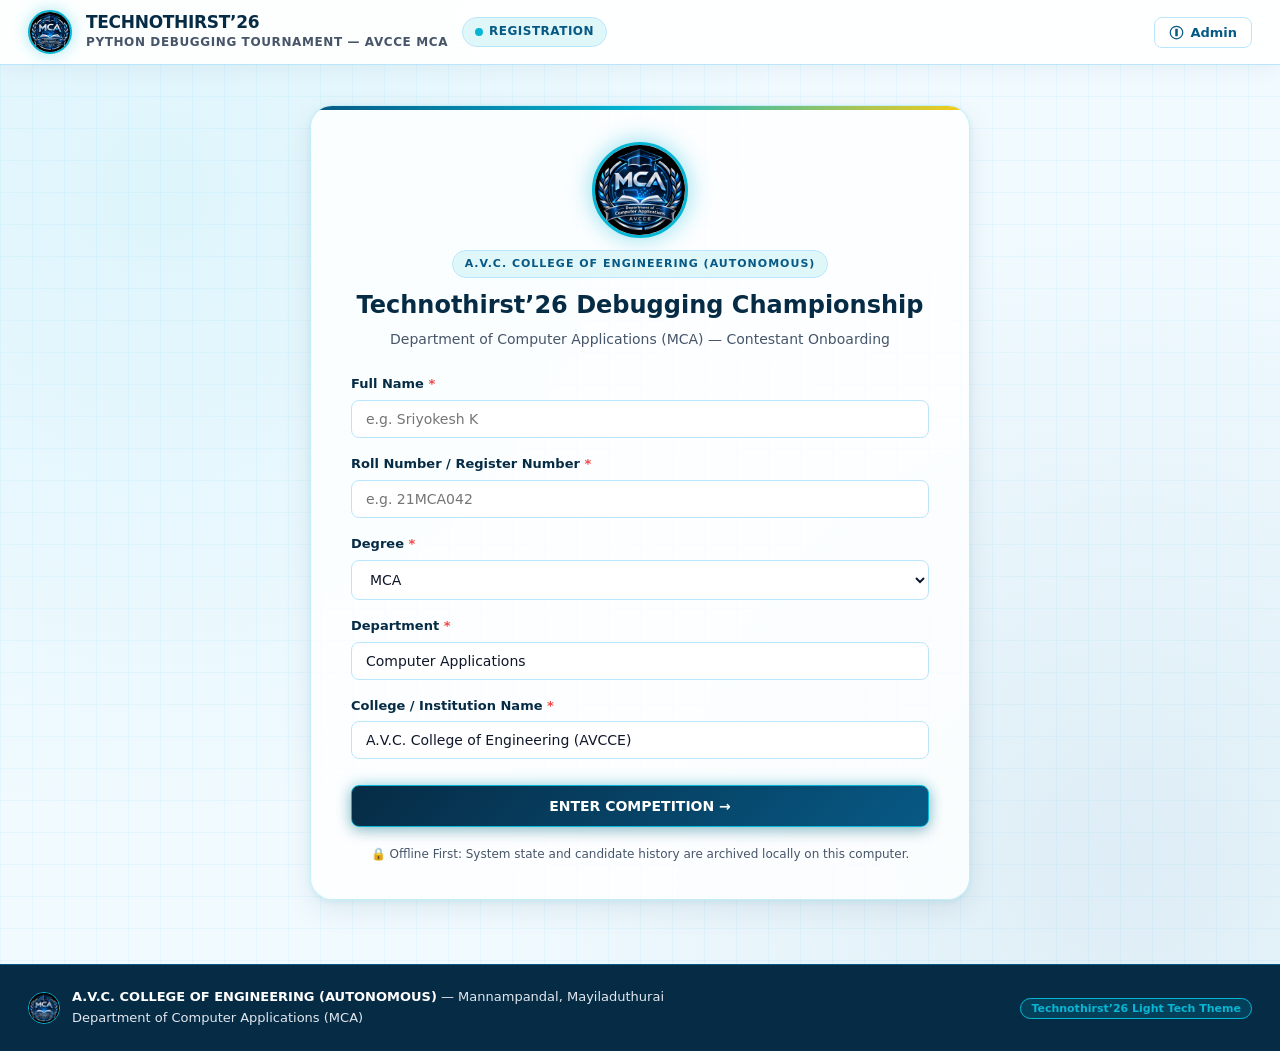
==== index.html @ f512653d "feat: complete offline python debugging competition platform for Technothirst'26" ====
<!DOCTYPE html>
<html lang="en">
<head>
  <meta charset="UTF-8">
  <meta name="viewport" content="width=device-width, initial-scale=1.0">
  <title>Python Debugging Championship — Technothirst’26 | AVCCE MCA</title>
  <!-- Technothirst’26 Light Tech Theme Stylesheet -->
  <link rel="stylesheet" href="css/style.css">
</head>
<body>

  <!-- TOP NAVBAR -->
  <header class="top-navbar">
    <div class="brand-group">
      <img src="assets/logo.jpg" onerror="this.onerror=null; this.src='logo.jpg';" alt="AVCCE MCA Logo" class="brand-logo-img">
      <div class="brand-info">
        <h1>TECHNOTHIRST’26</h1>
        <span>Python Debugging Tournament — AVCCE MCA</span>
      </div>
      <div id="navStageBadge" class="nav-stage-badge">
        <span class="pulse-dot"></span>
        <span id="navStageText">Registration</span>
      </div>
    </div>

    <!-- Question Indicator (Q1 - Q4) -->
    <div id="navCenterProgress" class="nav-center-progress">
      <div class="q-step-indicator" id="qStepPills">
        <!-- Rendered dynamically -->
      </div>
    </div>

    <!-- Right Controls: Timer & Admin -->
    <div class="nav-right-controls">
      <div id="navTimerBox" class="nav-timer-box">
        <span class="timer-label" id="timerLabel">Time Left</span>
        <span class="timer-display" id="timerDisplay">60:00</span>
      </div>
      <button class="btn-admin" id="btnAdminOpen">
        <svg width="15" height="15" viewBox="0 0 24 24" fill="none" stroke="currentColor" stroke-width="2"><path d="M12 2a10 10 0 1 0 10 10A10 10 0 0 0 12 2zm1 15h-2v-6h2zm0-8h-2V7h2z"/></svg>
        Admin
      </button>
    </div>
  </header>

  <!-- MAIN APP VIEWS -->
  <main class="app-main">

    <!-- VIEW 1: REGISTRATION -->
    <section id="viewRegistration" class="view-screen active">
      <div class="reg-wrapper">
        <div class="reg-header">
          <div class="reg-logo-container">
            <img src="assets/logo.jpg" onerror="this.onerror=null; this.src='logo.jpg';" alt="AVCCE MCA Logo" class="reg-hero-logo">
          </div>
          <span class="reg-badge">A.V.C. COLLEGE OF ENGINEERING (AUTONOMOUS)</span>
          <h2>Technothirst’26 Debugging Championship</h2>
          <p>Department of Computer Applications (MCA) — Contestant Onboarding</p>
        </div>

        <form id="formRegistration" novalidate>
          <div class="reg-form-group">
            <label for="regStudentName">Full Name <span class="req">*</span></label>
            <input type="text" id="regStudentName" class="reg-form-input" placeholder="e.g. Sriyokesh K" required>
            <div class="reg-form-error" id="errStudentName">Student name is required.</div>
          </div>

          <div class="reg-form-group">
            <label for="regRollNo">Roll Number / Register Number <span class="req">*</span></label>
            <input type="text" id="regRollNo" class="reg-form-input" placeholder="e.g. 21MCA042" required>
            <div class="reg-form-error" id="errRollNo">Register number is required.</div>
          </div>

          <div class="reg-form-group">
            <label for="regDegree">Degree <span class="req">*</span></label>
            <select id="regDegree" class="reg-form-select" required>
              <option value="" disabled selected>Select Degree...</option>
              <option value="B.Sc Computer Science">B.Sc Computer Science</option>
              <option value="BCA">BCA</option>
              <option value="B.E Computer Science and Engineering">B.E Computer Science and Engineering</option>
              <option value="B.Tech Information Technology">B.Tech Information Technology</option>
              <option value="B.Tech Artificial Intelligence and Data Science">B.Tech Artificial Intelligence and Data Science</option>
              <option value="B.Sc Information Technology">B.Sc Information Technology</option>
              <option value="B.Sc Artificial Intelligence">B.Sc Artificial Intelligence</option>
              <option value="M.Sc Computer Science">M.Sc Computer Science</option>
              <option value="MCA" selected>MCA</option>
              <option value="M.E Computer Science and Engineering">M.E Computer Science and Engineering</option>
              <option value="M.Tech Information Technology">M.Tech Information Technology</option>
            </select>
            <div class="reg-form-error" id="errDegree">Please select your registered degree.</div>
          </div>

          <div class="reg-form-group">
            <label for="regDepartment">Department <span class="req">*</span></label>
            <input type="text" id="regDepartment" class="reg-form-input" placeholder="Computer Applications" value="Computer Applications" required>
            <div class="reg-form-error" id="errDepartment">Department is required.</div>
          </div>

          <div class="reg-form-group">
            <label for="regCollege">College / Institution Name <span class="req">*</span></label>
            <input type="text" id="regCollege" class="reg-form-input" placeholder="A.V.C. College of Engineering (AVCCE)" value="A.V.C. College of Engineering (AVCCE)" required>
            <div class="reg-form-error" id="errCollege">College name is required.</div>
          </div>

          <button type="submit" class="btn btn-primary" style="width: 100%; padding: 12px; margin-top: 10px;">
            ENTER COMPETITION →
          </button>
        </form>

        <p class="reg-footer-note">
          🔒 Offline First: System state and candidate history are archived locally on this computer.
        </p>
      </div>
    </section>

    <!-- VIEW 2: RULES & GUIDELINE LOCK -->
    <section id="viewRules" class="view-screen">
      <div class="rules-wrapper">
        <div class="rules-header">
          <div style="display: flex; justify-content: center; margin-bottom: 12px;">
            <img src="assets/logo.jpg" onerror="this.onerror=null; this.src='logo.jpg';" alt="AVCCE Logo" style="width: 60px; height: 60px; border-radius: 50%; border: 2px solid var(--accent-color);">
          </div>
          <h2>Tournament Guidelines</h2>
          <p>Read the official competition rules below. The agreement checkbox will unlock after 15 seconds.</p>
        </div>

        <div class="rules-accordion">
          <div class="acc-card open">
            <div class="acc-header" onclick="toggleAccordion(this)">
              <div class="acc-title"><span class="acc-num">1</span> Semi-Final Structure</div>
              <span class="acc-toggle-icon">▼</span>
            </div>
            <div class="acc-body">
              The Semi-Final contains <strong>exactly 4 questions</strong> (NOT 5). Each question has <strong>exactly 5 intentional errors</strong> (20 errors total).
            </div>
          </div>

          <div class="acc-card">
            <div class="acc-header" onclick="toggleAccordion(this)">
              <div class="acc-title"><span class="acc-num">2</span> Python 3 Fundamentals Only</div>
              <span class="acc-toggle-icon">▼</span>
            </div>
            <div class="acc-body">
              Standard Python 3 only: variables, lists, nested lists/matrices, loops, conditionals, accumulators, and functions. No external packages (NumPy/Pandas) required.
            </div>
          </div>

          <div class="acc-card">
            <div class="acc-header" onclick="toggleAccordion(this)">
              <div class="acc-title"><span class="acc-num">3</span> IDE Debugging Workflow</div>
              <span class="acc-toggle-icon">▼</span>
            </div>
            <div class="acc-body">
              Click <strong>[ COPY CODE ]</strong> on the left, paste into your local Python IDE, debug and run, then paste your corrected code into the right panel and click <strong>[ VERIFY CODE ]</strong>.
            </div>
          </div>

          <div class="acc-card">
            <div class="acc-header" onclick="toggleAccordion(this)">
              <div class="acc-title"><span class="acc-num">4</span> Verification & Navigation Rule</div>
              <span class="acc-toggle-icon">▼</span>
            </div>
            <div class="acc-body">
              Clicking <strong>[ VERIFY CODE ]</strong> evaluates your code (showing green for success or red for unverified). Clicking verify automatically unlocks the <strong>[ NEXT QUESTION ]</strong> button so you can proceed at any time. You can also skip or retry.
            </div>
          </div>

          <div class="acc-card">
            <div class="acc-header" onclick="toggleAccordion(this)">
              <div class="acc-title"><span class="acc-num">5</span> Timing & Early-Exit Threshold</div>
              <span class="acc-toggle-icon">▼</span>
            </div>
            <div class="acc-body">
              Total Semi-Final time is <strong>60 minutes</strong>. Early exit becomes available after <strong>45 minutes</strong> (or immediately if all 4 questions are solved). Hard stop at 60:00.
            </div>
          </div>

          <div class="acc-card">
            <div class="acc-header" onclick="toggleAccordion(this)">
              <div class="acc-title"><span class="acc-num">6</span> Multi-Participant Support</div>
              <span class="acc-toggle-icon">▼</span>
            </div>
            <div class="acc-body">
              After finishing the test, coordinators or candidates can click <strong>[ + REGISTER ANOTHER PARTICIPANT ]</strong> to safely archive current results and initialize a fresh test session for the next student.
            </div>
          </div>
        </div>

        <div class="rules-agreement-box">
          <div style="display: flex; align-items: center; gap: 12px;">
            <span id="guidelineTimerBadge" class="guideline-timer-badge">Lock: 15s remaining</span>
            <label class="agreement-check-wrapper">
              <input type="checkbox" id="chkGuidelines" disabled>
              <span>I've completely read the guidelines and agree to tournament rules</span>
            </label>
          </div>
          <button id="btnStartDebug" class="btn btn-primary" disabled style="min-width: 220px;">
            START DEBUG →
          </button>
        </div>
      </div>
    </section>

    <!-- VIEW 3: COUNTDOWN -->
    <section id="viewCountdown" class="view-screen">
      <div class="countdown-wrapper">
        <div id="countdownNumber" class="countdown-number">3</div>
        <div class="countdown-subtitle">INITIALIZING DEBUG ENVIRONMENT...</div>
      </div>
    </section>

    <!-- VIEW 4: STREAMLINED TWO-COLUMN WORKSPACE -->
    <section id="viewWorkspace" class="view-screen">
      <div class="workspace-layout">

        <!-- Stage & Status Bar -->
        <div class="stage-status-bar">
          <div class="stage-status-left">
            <span id="wsStageBadge" class="stage-title-tag">SEMI-FINAL</span>
            <span id="wsQuestionNum" class="stage-difficulty-tag">QUESTION 1 / 4</span>
            <span id="wsDifficulty" class="stage-difficulty-tag">MODERATE</span>
          </div>
          <div class="stage-meta-info">
            <span id="wsCandidateName">Candidate: --</span>
            <span id="wsEarlyExitStatus" style="font-weight: 700; color: var(--secondary-color);">Early exit unlocks at 45:00</span>
          </div>
        </div>

        <!-- TWO-COLUMN WORKSPACE: LEFT (Question + Buggy Code) | RIGHT (Paste Area + Verify) -->
        <div class="workspace-columns">
          
          <!-- LEFT COLUMN: 2-LINE QUESTION + BUGGY CODE VIEWER -->
          <div class="left-code-column">
            
            <div class="left-question-box">
              <div id="specTitle" class="left-question-title">Problem Title</div>
              <p id="specShortPrompt" class="left-question-desc">Maximum two lines of concise problem statement explaining what the code is intended to compute.</p>
            </div>

            <div class="code-box-wrapper">
              <div class="code-box-header">
                <div class="code-box-header-title">
                  <span class="code-dot"></span>
                  Buggy Python Code (5 Intentional Errors)
                </div>
                <button id="btnCopyCode" class="btn-copy">
                  <svg width="14" height="14" viewBox="0 0 24 24" fill="none" stroke="currentColor" stroke-width="2"><rect x="9" y="9" width="13" height="13" rx="2" ry="2"/><path d="M5 15H4a2 2 0 0 1-2-2V4a2 2 0 0 1 2-2h9a2 2 0 0 1 2 2v1"/></svg>
                  COPY CODE
                </button>
              </div>
              <div id="codeViewerBody" class="code-viewer-body">
                <!-- Injected with line numbers -->
              </div>
            </div>

          </div>

          <!-- RIGHT COLUMN: CODE PASTE AREA + VERIFICATION + NEXT -->
          <div class="right-editor-column">
            
            <div class="editor-wrapper">
              <div class="editor-header">
                <div class="editor-title">
                  <svg width="14" height="14" viewBox="0 0 24 24" fill="none" stroke="currentColor" stroke-width="2"><path d="M12 20h9"/><path d="M16.5 3.5a2.121 2.121 0 0 1 3 3L7 19l-4 1 1-4L16.5 3.5z"/></svg>
                  Corrected Code Paste Area
                </div>
                <div class="editor-meta" id="editorLineCount">Lines: 0 | Characters: 0</div>
              </div>

              <textarea 
                id="txtCorrectedCode" 
                class="editor-textarea" 
                placeholder="Paste your corrected Python code here..."
                spellcheck="false"
              ></textarea>

              <div class="editor-actions-bar">
                <!-- Action Buttons Row -->
                <div class="editor-buttons-row">
                  <button id="btnVerifyCode" class="btn btn-primary">
                    <svg width="14" height="14" viewBox="0 0 24 24" fill="none" stroke="currentColor" stroke-width="2"><polyline points="20 6 9 17 4 12"/></svg>
                    VERIFY CODE
                  </button>

                  <button id="btnSkipQuestion" class="btn btn-secondary">
                    SKIP QUESTION ↷
                  </button>

                  <button id="btnNextQuestion" class="btn btn-success" disabled>
                    NEXT QUESTION →
                  </button>

                  <button id="btnFinishTest" class="btn btn-gold" style="display: none;">
                    FINISH TEST ✓
                  </button>
                </div>

                <!-- Next Line Verification Feedback: Green if completed, Red if not verified -->
                <div id="verificationStatusBanner" class="verification-status-banner">
                  <!-- Injected via JS -->
                </div>
              </div>
            </div>

          </div>

        </div>

        <!-- WORKSPACE FOOTER -->
        <div class="workspace-footer-bar">
          <div style="font-size: 13px; color: var(--text-secondary);">
            💡 <strong>External IDE Workflow:</strong> Run code in your local Python 3 interpreter, debug the 5 errors, and paste the fixed script back.
          </div>
          <div style="display: flex; gap: 10px;">
            <button id="btnForceQuit" class="btn btn-danger">
              FORCE QUIT
            </button>
          </div>
        </div>

      </div>
    </section>

    <!-- VIEW 5: RESULTS & AUDIT CERTIFICATE -->
    <section id="viewResults" class="view-screen">
      <div class="result-wrapper">
        <div class="result-certificate-header">
          <img src="assets/logo.jpg" onerror="this.onerror=null; this.src='logo.jpg';" alt="AVCCE MCA Logo" class="result-logo-seal">
          <h2>A.V.C. COLLEGE OF ENGINEERING (AUTONOMOUS)</h2>
          <div class="cert-dept">DEPARTMENT OF COMPUTER APPLICATIONS (MCA)</div>
          <div class="cert-sub">Technothirst’26 Python Debugging Championship — Official Audit Certificate</div>
        </div>

        <!-- Candidate Credentials -->
        <div class="result-candidate-card">
          <div class="cand-field">
            <label>Candidate Name</label>
            <span id="resCandName">--</span>
          </div>
          <div class="cand-field">
            <label>Register / Roll Number</label>
            <span id="resCandRoll">--</span>
          </div>
          <div class="cand-field">
            <label>Degree</label>
            <span id="resCandDegree">--</span>
          </div>
          <div class="cand-field">
            <label>Department</label>
            <span id="resCandDept">--</span>
          </div>
          <div class="cand-field">
            <label>Institution</label>
            <span id="resCandCollege">--</span>
          </div>
        </div>

        <!-- Scorecards Grid -->
        <div class="result-scorecards-grid">
          <div class="scorecard highlight">
            <div class="scorecard-header">
              <span>Semi-Final Performance</span>
              <span id="resSemiBadge" class="score-badge success">Completed</span>
            </div>
            <div class="score-metric-row">
              <span class="score-metric-label">Questions Solved</span>
              <span class="score-metric-value" id="resSemiQuestions">0 / 4</span>
            </div>
            <div class="score-metric-row">
              <span class="score-metric-label">Errors Solved</span>
              <span class="score-metric-value" id="resSemiErrors">0 / 20</span>
            </div>
            <div class="score-metric-row">
              <span class="score-metric-label">Total Time Taken</span>
              <span class="score-metric-value" id="resSemiTime">00 min 00 sec</span>
            </div>
            <div class="score-metric-row">
              <span class="score-metric-label">Completion Status</span>
              <span class="score-metric-value" id="resSemiStatus">Completed</span>
            </div>
          </div>

          <div class="scorecard" id="cardFinalResult" style="opacity: 0.55;">
            <div class="scorecard-header">
              <span>Final Test Performance</span>
              <span id="resFinalBadge" class="score-badge info">Not Activated</span>
            </div>
            <div class="score-metric-row">
              <span class="score-metric-label">Questions Solved</span>
              <span class="score-metric-value" id="resFinalQuestions">-- / 2</span>
            </div>
            <div class="score-metric-row">
              <span class="score-metric-label">Errors Solved</span>
              <span class="score-metric-value" id="resFinalErrors">-- / 10</span>
            </div>
            <div class="score-metric-row">
              <span class="score-metric-label">Final Test Duration</span>
              <span class="score-metric-value" id="resFinalTime">--</span>
            </div>
            <div class="score-metric-row">
              <span class="score-metric-label">Status</span>
              <span class="score-metric-value" id="resFinalStatus">Awaiting Coordinator</span>
            </div>
          </div>
        </div>

        <h3 style="font-family: var(--heading-font); font-size: 16px; margin-bottom: 12px; color: var(--primary-color);">
          Question-by-Question Audit Breakdown
        </h3>
        <table class="result-timing-table">
          <thead>
            <tr>
              <th>Question</th>
              <th>Difficulty</th>
              <th>Status</th>
              <th>Time Consumed</th>
            </tr>
          </thead>
          <tbody id="resTimingTableBody">
            <!-- Injected via JS -->
          </tbody>
        </table>

        <!-- Final Test Activation Alert -->
        <div id="finalReadyBanner" style="display: none; background: #FEF3C7; border: 1px solid #FCD34D; border-radius: var(--radius-md); padding: 18px; text-align: center; margin-bottom: 24px;">
          <h4 style="color: #92400E; font-size: 16px; font-weight: 800; margin-bottom: 6px;">⚡ FINAL TEST ACTIVATED BY COORDINATOR</h4>
          <p style="color: #78350F; font-size: 14px; margin-bottom: 14px;">The administrator has authorized your participation in Stage 2 (2 Questions, 10 Minutes).</p>
          <button id="btnEnterFinalTest" class="btn btn-gold" style="padding: 10px 24px;">
            ENTER FINAL TEST NOW →
          </button>
        </div>

        <!-- Result Export & Multi-Participant Action Buttons -->
        <div class="result-actions-group">
          <!-- Add another participant button as requested -->
          <button id="btnAddAnotherParticipant" class="btn btn-primary" style="background: linear-gradient(135deg, #075985, #06B6D4);">
            <svg width="15" height="15" viewBox="0 0 24 24" fill="none" stroke="currentColor" stroke-width="2"><path d="M16 21v-2a4 4 0 0 0-4-4H5a4 4 0 0 0-4 4v2"/><circle cx="8.5" cy="7" r="4"/><line x1="20" y1="8" x2="20" y2="14"/><line x1="23" y1="11" x2="17" y2="11"/></svg>
            + ADD ANOTHER PARTICIPANT
          </button>

          <button id="btnDownloadTxt" class="btn btn-secondary">
            <svg width="15" height="15" viewBox="0 0 24 24" fill="none" stroke="currentColor" stroke-width="2"><path d="M21 15v4a2 2 0 0 1-2 2H5a2 2 0 0 1-2-2v-4"/><polyline points="7 10 12 15 17 10"/><line x1="12" y1="15" x2="12" y2="3"/></svg>
            DOWNLOAD TXT AUDIT
          </button>

          <button id="btnPrintPdf" class="btn btn-secondary">
            <svg width="15" height="15" viewBox="0 0 24 24" fill="none" stroke="currentColor" stroke-width="2"><polyline points="6 9 6 2 18 2 18 9"/><path d="M6 18H4a2 2 0 0 1-2-2v-5a2 2 0 0 1 2-2h16a2 2 0 0 1 2 2v5a2 2 0 0 1-2 2h-2"/><rect x="6" y="14" width="12" height="8"/></svg>
            PRINT / SAVE AS PDF
          </button>
        </div>
      </div>
    </section>

  </main>

  <!-- DEEP NAVY FOOTER -->
  <footer class="site-footer">
    <div class="footer-content">
      <div class="footer-left">
        <img src="assets/logo.jpg" onerror="this.onerror=null; this.src='logo.jpg';" alt="AVCCE Logo" class="footer-logo">
        <div class="footer-credits">
          <strong>A.V.C. COLLEGE OF ENGINEERING (AUTONOMOUS)</strong> — Mannampandal, Mayiladuthurai<br>
          Department of Computer Applications (MCA)
        </div>
      </div>
      <div>
        <span class="footer-tag">Technothirst’26 Light Tech Theme</span>
      </div>
    </div>
  </footer>

  <!-- ==========================================================================
       MODALS: ADMIN LOGIN, ADMIN DASHBOARD (WITH PARTICIPANTS CACHE ROSTER)
       ========================================================================== -->

  <!-- ADMIN LOGIN MODAL -->
  <div id="modalAdminLogin" class="modal-backdrop">
    <div class="modal-card">
      <div class="modal-header">
        <h3>Coordinator Authentication</h3>
        <button class="modal-close-btn" onclick="closeModal('modalAdminLogin')">&times;</button>
      </div>
      <div class="modal-body">
        <p style="margin-bottom: 14px; color: var(--text-secondary); font-size: 13.5px;">
          Enter coordinator authorization password to access competition controls & participant caches.
        </p>
        <div class="reg-form-group">
          <label for="txtAdminPassword">Admin Password</label>
          <input type="password" id="txtAdminPassword" class="reg-form-input" placeholder="••••••••" autocomplete="off">
          <div id="errAdminPassword" class="reg-form-error">Incorrect administrative password.</div>
        </div>
        <p style="font-size: 11.5px; color: var(--text-secondary); margin-top: 8px;">
          🔒 Web Crypto PBKDF2 (SHA-256). Default key: <code>Admin@Debug2026</code>
        </p>
      </div>
      <div class="modal-footer">
        <button class="btn btn-secondary" onclick="closeModal('modalAdminLogin')">Cancel</button>
        <button id="btnAdminSubmitLogin" class="btn btn-primary">Login to Dashboard</button>
      </div>
    </div>
  </div>

  <!-- ADMIN DASHBOARD MODAL WITH PARTICIPANTS CACHE ROSTER -->
  <div id="modalAdminDashboard" class="modal-backdrop">
    <div class="modal-card admin-modal-card">
      <div class="modal-header">
        <h3>Coordinator Control Center & Participant Archive</h3>
        <button class="modal-close-btn" onclick="closeModal('modalAdminDashboard')">&times;</button>
      </div>
      <div class="modal-body">
        
        <!-- Live Telemetry Grid -->
        <div class="admin-dash-grid">
          <div class="admin-stat-card">
            <div class="label">Current Candidate</div>
            <div class="value" id="admCandName" style="font-size: 15px;">--</div>
          </div>
          <div class="admin-stat-card">
            <div class="label">Stage & Question</div>
            <div class="value" id="admQuestion">--</div>
          </div>
          <div class="admin-stat-card">
            <div class="label">Time Remaining</div>
            <div class="value" id="admTimeLeft">--</div>
          </div>
          <div class="admin-stat-card">
            <div class="label">Solved Progress</div>
            <div class="value" id="admQuestionsSolved">--</div>
          </div>
        </div>

        <!-- Controls -->
        <div class="admin-controls-grid">
          <button id="admBtnPause" class="btn btn-warning">
            ⏸ PAUSE TEST
          </button>
          <button id="admBtnResume" class="btn btn-success" style="display: none;">
            ▶ RESUME TEST
          </button>
          <button id="admBtnForceFinish" class="btn btn-secondary">
            ⏹ FORCE FINISH
          </button>
          <button id="admBtnActivateFinal" class="btn btn-gold">
            ⚡ ACTIVATE FINAL TEST
          </button>
          <button id="admBtnCancel" class="btn btn-danger">
            ✖ CANCEL TEST
          </button>
          <button id="admBtnNewParticipant" class="btn btn-primary">
            + NEW PARTICIPANT
          </button>
        </div>

        <!-- PARTICIPANTS CACHE ARCHIVE SECTION -->
        <div style="margin-top: 24px; border-top: 1px solid var(--border-color); padding-top: 18px;">
          <div style="display: flex; justify-content: space-between; align-items: center; margin-bottom: 10px;">
            <h4 style="font-family: var(--heading-font); color: var(--primary-color); font-size: 15px;">
              📁 Saved Participant Records (Cache Storage)
            </h4>
            <div style="display: flex; gap: 8px;">
              <button id="admBtnExportAllCsv" class="btn btn-secondary" style="padding: 5px 12px; font-size: 12px;">
                Export CSV
              </button>
              <button id="admBtnClearRoster" class="btn btn-danger" style="padding: 5px 12px; font-size: 12px;">
                Clear Cache
              </button>
            </div>
          </div>

          <div style="max-height: 220px; overflow-y: auto; border: 1px solid var(--border-color); border-radius: var(--radius-sm);">
            <table class="roster-table">
              <thead>
                <tr>
                  <th>Roll No</th>
                  <th>Name</th>
                  <th>Degree</th>
                  <th>Questions</th>
                  <th>Errors</th>
                  <th>Time Taken</th>
                  <th>Status</th>
                </tr>
              </thead>
              <tbody id="admRosterTableBody">
                <!-- Injected via JS -->
              </tbody>
            </table>
          </div>
        </div>

      </div>
      <div class="modal-footer">
        <button class="btn btn-secondary" onclick="closeModal('modalAdminDashboard')">Close Dashboard</button>
      </div>
    </div>
  </div>

  <!-- 45-MINUTE EARLY EXIT PROMPT MODAL -->
  <div id="modal45MinPrompt" class="modal-backdrop">
    <div class="modal-card">
      <div class="modal-header">
        <h3>45-Minute Mandatory Duration Completed</h3>
        <button class="modal-close-btn" onclick="closeModal('modal45MinPrompt')">&times;</button>
      </div>
      <div class="modal-body">
        <p style="font-size: 15px; font-weight: 700; color: var(--primary-color); margin-bottom: 8px;">
          You have reached the 45-minute mark.
        </p>
        <p style="color: var(--text-secondary); font-size: 13.5px; line-height: 1.6; margin-bottom: 12px;">
          You may conclude your test now or continue solving during the remaining <strong>15 minutes</strong> (until 60:00).
        </p>
      </div>
      <div class="modal-footer">
        <button id="btnPromptForceQuit" class="btn btn-danger">
          FORCE QUIT (SUBMIT NOW)
        </button>
        <button id="btnPromptContinue" class="btn btn-primary">
          CONTINUE TEST →
        </button>
      </div>
    </div>
  </div>

  <!-- FULLSCREEN PAUSE SCREEN OVERLAY -->
  <div id="pauseOverlay" class="pause-screen-overlay">
    <div class="pause-icon">⏸</div>
    <h2>TEST PAUSED</h2>
    <p>The coordinator has temporarily paused the competition environment. Please wait for the session to be resumed.</p>
  </div>

  <!-- CONFETTI CANVAS -->
  <canvas id="confettiCanvas"></canvas>

  <!-- MODULAR SCRIPTS -->
  <script src="js/questions.js"></script>
  <script src="js/security.js"></script>
  <script src="js/validation.js"></script>
  <script src="js/confetti.js"></script>
  <script src="js/app.js"></script>
</body>
</html>
---- css/style.css ----
/* ==========================================================================
   TECHNOTHIRST’26 LIGHT TECH THEME
   Visual Style: Modern College Technical Symposium
   Theme: Premium Light Futuristic Technology
   Colors: White + Ice Blue + Soft Cyan, Deep Navy #062B45, Tech Blue #075985, Accent #06B6D4
   ========================================================================== */
:root {
  --primary-color: #062B45;
  --secondary-color: #075985;
  --accent-color: #06B6D4;
  --highlight-color: #FACC15;
  --gold-color: #EAB308;
  --surface-color: #FFFFFF;
  --soft-background: #F0FAFF;
  --text-primary: #0F172A;
  --text-secondary: #475569;
  --border-color: #BAE6FD;
  
  --bg-ice: #E0F7FA;
  --bg-ice-subtle: #F0FAFF;
  --card-bg: rgba(255, 255, 255, 0.82);
  --card-border: 1px solid rgba(6, 182, 212, 0.22);
  --card-radius: 22px;
  --card-shadow: 0 10px 30px rgba(6, 43, 69, 0.08), 0 2px 6px rgba(6, 182, 212, 0.12);
  --glow-cyan: 0 0 16px rgba(6, 182, 212, 0.35);

  --success-green: #10B981;
  --success-bg: #ECFDF5;
  --success-border: #A7F3D0;
  --error-red: #EF4444;
  --error-bg: #FEF2F2;
  --error-border: #FECACA;

  --code-bg: #0B192C;
  --code-panel: #071221;
  --code-text: #E2E8F0;
  --code-kw: #38BDF8;
  --code-str: #34D399;
  --code-num: #FBBF24;
  --code-com: #94A3B8;
  --code-fn: #F472B6;
  --code-op: #F87171;

  --heading-font: 'Space Grotesk', 'Sora', 'Segoe UI', system-ui, sans-serif;
  --body-font: 'Inter', 'Manrope', 'Segoe UI', system-ui, sans-serif;
  --technical-font: 'IBM Plex Mono', 'JetBrains Mono', 'Consolas', monospace;
  --radius-sm: 8px;
  --radius-md: 14px;
}

* {
  box-sizing: border-box;
  margin: 0;
  padding: 0;
}

body {
  background-color: var(--soft-background);
  color: var(--text-primary);
  font-family: var(--body-font);
  font-size: 15px;
  line-height: 1.6;
  min-height: 100vh;
  display: flex;
  flex-direction: column;
  background-image: 
    radial-gradient(circle at 12% 18%, rgba(6, 182, 212, 0.08) 0%, transparent 45%),
    radial-gradient(circle at 88% 82%, rgba(7, 89, 133, 0.08) 0%, transparent 45%),
    linear-gradient(to right, rgba(186, 230, 253, 0.2) 1px, transparent 1px),
    linear-gradient(to bottom, rgba(186, 230, 253, 0.2) 1px, transparent 1px);
  background-size: 100% 100%, 100% 100%, 32px 32px, 32px 32px;
}

/* ==========================================================================
   TOP NAVIGATION
   ========================================================================== */
.top-navbar {
  background: rgba(255, 255, 255, 0.92);
  backdrop-filter: blur(14px);
  border-bottom: 1px solid var(--border-color);
  position: sticky;
  top: 0;
  z-index: 100;
  padding: 10px 28px;
  display: flex;
  align-items: center;
  justify-content: space-between;
  box-shadow: 0 4px 20px rgba(6, 43, 69, 0.05);
}

.brand-group {
  display: flex;
  align-items: center;
  gap: 14px;
}

.brand-logo-img {
  width: 44px;
  height: 44px;
  border-radius: 50%;
  object-fit: cover;
  border: 2px solid var(--accent-color);
  box-shadow: var(--glow-cyan);
  background: #000;
  transition: transform 0.25s ease;
}

.brand-logo-img:hover {
  transform: scale(1.08);
}

.brand-info h1 {
  font-family: var(--heading-font);
  font-size: 17px;
  font-weight: 800;
  color: var(--primary-color);
  letter-spacing: -0.3px;
  line-height: 1.2;
}

.brand-info span {
  font-size: 12px;
  color: var(--text-secondary);
  font-weight: 600;
  display: block;
  text-transform: uppercase;
  letter-spacing: 0.6px;
}

.nav-stage-badge {
  display: inline-flex;
  align-items: center;
  gap: 6px;
  background: var(--bg-ice);
  border: 1px solid var(--border-color);
  padding: 4px 12px;
  border-radius: 9999px;
  font-size: 12px;
  font-weight: 700;
  color: var(--secondary-color);
  text-transform: uppercase;
  letter-spacing: 0.5px;
}

.nav-stage-badge.final {
  background: #FEF3C7;
  border-color: #FDE68A;
  color: var(--gold-color);
}

.nav-stage-badge .pulse-dot {
  width: 8px;
  height: 8px;
  border-radius: 50%;
  background: var(--accent-color);
  animation: pulse 2s infinite;
}

.nav-stage-badge.final .pulse-dot {
  background: var(--highlight-color);
}

@keyframes pulse {
  0% { transform: scale(0.9); opacity: 1; }
  50% { transform: scale(1.3); opacity: 0.5; }
  100% { transform: scale(0.9); opacity: 1; }
}

.nav-center-progress {
  display: none;
  align-items: center;
  gap: 8px;
}

.q-step-indicator {
  display: flex;
  align-items: center;
  gap: 8px;
}

.q-step-pill {
  width: 38px;
  height: 32px;
  border-radius: var(--radius-sm);
  display: flex;
  align-items: center;
  justify-content: center;
  font-family: var(--technical-font);
  font-size: 12px;
  font-weight: 700;
  border: 1px solid var(--border-color);
  background: var(--surface-color);
  color: var(--text-secondary);
  transition: all 0.2s ease;
}

.q-step-pill.active {
  background: var(--secondary-color);
  border-color: var(--secondary-color);
  color: #fff;
  box-shadow: 0 2px 8px rgba(7, 89, 133, 0.3);
}

.q-step-pill.completed {
  background: var(--success-bg);
  border-color: var(--success-border);
  color: var(--success-green);
}

.q-step-pill.locked {
  background: #F1F5F9;
  border-color: #E2E8F0;
  color: #94A3B8;
}

.nav-right-controls {
  display: flex;
  align-items: center;
  gap: 16px;
}

.nav-timer-box {
  display: none;
  align-items: center;
  gap: 10px;
  background: var(--surface-color);
  border: 1px solid var(--border-color);
  padding: 6px 16px;
  border-radius: var(--radius-md);
  box-shadow: 0 2px 8px rgba(6, 43, 69, 0.06);
}

.nav-timer-box.warning {
  border-color: #FCD34D;
  background: #FFFBEB;
}

.nav-timer-box.critical {
  border-color: #FCA5A5;
  background: #FEF2F2;
  animation: pulse-border 1.5s infinite;
}

@keyframes pulse-border {
  0% { border-color: #F87171; }
  50% { border-color: #EF4444; }
  100% { border-color: #F87171; }
}

.timer-label {
  font-size: 11px;
  text-transform: uppercase;
  font-weight: 700;
  color: var(--text-secondary);
  letter-spacing: 0.5px;
}

.timer-display {
  font-family: var(--technical-font);
  font-size: 20px;
  font-weight: 700;
  color: var(--primary-color);
  letter-spacing: 1px;
}

.timer-display.critical {
  color: var(--error-red);
}

.btn-admin {
  background: var(--surface-color);
  border: 1px solid var(--border-color);
  color: var(--secondary-color);
  font-family: var(--heading-font);
  font-size: 13px;
  font-weight: 700;
  padding: 7px 14px;
  border-radius: var(--radius-sm);
  cursor: pointer;
  display: flex;
  align-items: center;
  gap: 6px;
  transition: all 0.2s;
}

.btn-admin:hover {
  background: var(--bg-ice);
  border-color: var(--accent-color);
  box-shadow: var(--glow-cyan);
}

/* ==========================================================================
   APP MAIN CONTAINER
   ========================================================================== */
.app-main {
  flex: 1;
  max-width: 1440px;
  width: 100%;
  margin: 0 auto;
  padding: 24px;
  display: flex;
  flex-direction: column;
}

.view-screen {
  display: none;
  animation: fadeIn 0.25s ease forwards;
}

.view-screen.active {
  display: block;
}

@keyframes fadeIn {
  from { opacity: 0; transform: translateY(6px); }
  to { opacity: 1; transform: translateY(0); }
}

/* ==========================================================================
   BUTTONS (Deep Navy with Cyan Glow & Secondary White)
   ========================================================================== */
.btn {
  display: inline-flex;
  align-items: center;
  justify-content: center;
  gap: 8px;
  font-family: var(--heading-font);
  font-size: 14px;
  font-weight: 700;
  padding: 10px 20px;
  border-radius: var(--radius-sm);
  cursor: pointer;
  border: none;
  transition: all 0.2s ease;
  text-decoration: none;
}

.btn-primary {
  background: linear-gradient(135deg, var(--primary-color), var(--secondary-color));
  color: #FFFFFF;
  border: 1px solid var(--accent-color);
  box-shadow: 0 4px 14px rgba(6, 43, 69, 0.25), var(--glow-cyan);
}

.btn-primary:hover:not(:disabled) {
  box-shadow: 0 6px 18px rgba(6, 182, 212, 0.45);
  transform: translateY(-1px);
}

.btn-primary:disabled {
  opacity: 0.55;
  cursor: not-allowed;
  box-shadow: none;
}

.btn-secondary {
  background: var(--surface-color);
  color: var(--primary-color);
  border: 1px solid var(--accent-color);
}

.btn-secondary:hover:not(:disabled) {
  background: var(--bg-ice);
  box-shadow: var(--glow-cyan);
}

.btn-danger {
  background: #FEE2E2;
  color: #B91C1C;
  border: 1px solid #FCA5A5;
}

.btn-danger:hover {
  background: #F87171;
  color: #fff;
}

.btn-warning {
  background: #FEF3C7;
  color: #92400E;
  border: 1px solid #FCD34D;
}

.btn-warning:hover {
  background: #FBBF24;
  color: #fff;
}

.btn-success {
  background: #D1FAE5;
  color: #065F46;
  border: 1px solid #6EE7B7;
}

.btn-success:hover {
  background: #10B981;
  color: #fff;
}

.btn-gold {
  background: linear-gradient(135deg, #D97706, #F59E0B);
  color: #FFFFFF;
  border: 1px solid var(--highlight-color);
  box-shadow: 0 4px 14px rgba(245, 158, 11, 0.35);
}

.btn-gold:hover {
  box-shadow: 0 6px 20px rgba(245, 158, 11, 0.5);
  transform: translateY(-1px);
}

/* ==========================================================================
   VIEW 1: REGISTRATION
   ========================================================================== */
.reg-wrapper {
  max-width: 660px;
  margin: 16px auto 40px;
  background: var(--card-bg);
  backdrop-filter: blur(12px);
  border: var(--card-border);
  border-radius: var(--card-radius);
  padding: 36px 40px;
  box-shadow: var(--card-shadow);
  position: relative;
  overflow: hidden;
}

.reg-wrapper::before {
  content: '';
  position: absolute;
  top: 0;
  left: 0;
  right: 0;
  height: 4px;
  background: linear-gradient(90deg, var(--secondary-color), var(--accent-color), var(--highlight-color));
}

.reg-header {
  text-align: center;
  margin-bottom: 24px;
}

.reg-logo-container {
  display: flex;
  justify-content: center;
  margin-bottom: 12px;
}

.reg-hero-logo {
  width: 96px;
  height: 96px;
  border-radius: 50%;
  object-fit: cover;
  border: 3px solid var(--accent-color);
  box-shadow: 0 0 24px rgba(6, 182, 212, 0.45);
  background: #000;
}

.reg-badge {
  display: inline-block;
  background: var(--bg-ice);
  color: var(--secondary-color);
  font-size: 11px;
  font-weight: 800;
  letter-spacing: 1px;
  text-transform: uppercase;
  padding: 4px 12px;
  border-radius: 9999px;
  margin-bottom: 8px;
  border: 1px solid var(--border-color);
}

.reg-header h2 {
  font-family: var(--heading-font);
  font-size: 24px;
  font-weight: 800;
  color: var(--primary-color);
  margin-bottom: 4px;
}

.reg-header p {
  color: var(--text-secondary);
  font-size: 14px;
}

.reg-form-group {
  margin-bottom: 16px;
}

.reg-form-group label {
  display: block;
  font-size: 13px;
  font-weight: 700;
  color: var(--primary-color);
  margin-bottom: 5px;
}

.reg-form-group label span.req {
  color: var(--error-red);
}

.reg-form-input, .reg-form-select {
  width: 100%;
  padding: 10px 14px;
  border: 1px solid var(--border-color);
  border-radius: var(--radius-sm);
  font-family: var(--body-font);
  font-size: 14px;
  color: var(--text-primary);
  background: var(--surface-color);
  transition: all 0.2s;
}

.reg-form-input:focus, .reg-form-select:focus {
  outline: none;
  border-color: var(--accent-color);
  box-shadow: var(--glow-cyan);
}

.reg-form-error {
  color: var(--error-red);
  font-size: 12px;
  margin-top: 4px;
  display: none;
}

.reg-footer-note {
  font-size: 12px;
  color: var(--text-secondary);
  margin-top: 18px;
  text-align: center;
  line-height: 1.5;
}

/* ==========================================================================
   VIEW 2: RULES & GUIDELINE LOCK
   ========================================================================== */
.rules-wrapper {
  max-width: 900px;
  margin: 10px auto 40px;
}

.rules-header {
  text-align: center;
  margin-bottom: 24px;
}

.rules-header h2 {
  font-family: var(--heading-font);
  font-size: 26px;
  font-weight: 800;
  color: var(--primary-color);
  margin-bottom: 6px;
}

.rules-header p {
  color: var(--text-secondary);
  font-size: 14px;
  max-width: 680px;
  margin: 0 auto;
}

.rules-accordion {
  display: flex;
  flex-direction: column;
  gap: 12px;
  margin-bottom: 24px;
}

.acc-card {
  background: var(--card-bg);
  backdrop-filter: blur(8px);
  border: var(--card-border);
  border-radius: var(--radius-md);
  overflow: hidden;
  box-shadow: 0 4px 14px rgba(6, 43, 69, 0.04);
  transition: all 0.2s ease;
}

.acc-card:hover {
  border-color: var(--accent-color);
}

.acc-header {
  padding: 14px 20px;
  display: flex;
  align-items: center;
  justify-content: space-between;
  cursor: pointer;
  user-select: none;
  background: var(--surface-color);
}

.acc-title {
  font-family: var(--heading-font);
  font-size: 15px;
  font-weight: 700;
  color: var(--primary-color);
  display: flex;
  align-items: center;
  gap: 10px;
}

.acc-num {
  background: var(--bg-ice);
  color: var(--secondary-color);
  width: 26px;
  height: 26px;
  border-radius: 50%;
  display: inline-flex;
  align-items: center;
  justify-content: center;
  font-size: 12px;
  font-weight: 800;
}

.acc-toggle-icon {
  color: var(--text-secondary);
  font-size: 18px;
  transition: transform 0.2s ease;
}

.acc-card.open .acc-toggle-icon {
  transform: rotate(180deg);
  color: var(--accent-color);
}

.acc-body {
  display: none;
  padding: 14px 20px 18px 56px;
  border-top: 1px solid var(--bg-ice);
  color: var(--text-secondary);
  font-size: 14px;
  background: var(--bg-ice-subtle);
}

.acc-card.open .acc-body {
  display: block;
}

.rules-agreement-box {
  background: var(--card-bg);
  border: var(--card-border);
  border-radius: var(--card-radius);
  padding: 24px;
  box-shadow: var(--card-shadow);
  display: flex;
  flex-direction: column;
  gap: 16px;
  align-items: center;
}

.agreement-check-wrapper {
  display: flex;
  align-items: center;
  gap: 12px;
  font-size: 14px;
  font-weight: 600;
  color: var(--primary-color);
  cursor: pointer;
}

.agreement-check-wrapper input[type="checkbox"] {
  width: 18px;
  height: 18px;
  cursor: pointer;
  accent-color: var(--secondary-color);
}

.agreement-check-wrapper input[type="checkbox"]:disabled {
  cursor: not-allowed;
  opacity: 0.5;
}

.guideline-timer-badge {
  font-size: 12px;
  background: #FEF3C7;
  color: #92400E;
  border: 1px solid #FCD34D;
  padding: 4px 10px;
  border-radius: 9999px;
  font-weight: 700;
}

.guideline-timer-badge.unlocked {
  background: #D1FAE5;
  color: #065F46;
  border-color: #6EE7B7;
}

/* ==========================================================================
   VIEW 3: COUNTDOWN
   ========================================================================== */
.countdown-wrapper {
  min-height: 480px;
  display: flex;
  flex-direction: column;
  align-items: center;
  justify-content: center;
  text-align: center;
}

.countdown-number {
  font-family: var(--heading-font);
  font-size: 110px;
  font-weight: 900;
  color: var(--primary-color);
  text-shadow: 0 4px 20px rgba(6, 182, 212, 0.4);
  animation: scalePop 0.9s cubic-bezier(0.34, 1.56, 0.64, 1) infinite;
  line-height: 1;
  margin-bottom: 20px;
}

@keyframes scalePop {
  0% { transform: scale(0.6); opacity: 0; }
  50% { transform: scale(1.1); opacity: 1; }
  100% { transform: scale(1.0); opacity: 0.9; }
}

.countdown-subtitle {
  font-size: 20px;
  font-weight: 700;
  color: var(--secondary-color);
  text-transform: uppercase;
  letter-spacing: 2px;
}

/* ==========================================================================
   VIEW 4: STREAMLINED TWO-COLUMN WORKSPACE
   LEFT: Question (2 lines) + Buggy Code (Copy Button)
   RIGHT: Paste Area + Verification Feedback (Green/Red) + Next Question
   ========================================================================== */
.workspace-layout {
  display: flex;
  flex-direction: column;
  gap: 18px;
}

.stage-status-bar {
  background: var(--card-bg);
  border: var(--card-border);
  border-radius: var(--radius-md);
  padding: 12px 20px;
  display: flex;
  align-items: center;
  justify-content: space-between;
  box-shadow: 0 2px 10px rgba(6, 43, 69, 0.05);
}

.stage-status-left {
  display: flex;
  align-items: center;
  gap: 12px;
}

.stage-title-tag {
  font-family: var(--heading-font);
  font-size: 15px;
  font-weight: 800;
  color: var(--primary-color);
}

.stage-difficulty-tag {
  font-size: 11px;
  font-weight: 700;
  text-transform: uppercase;
  letter-spacing: 0.5px;
  padding: 3px 8px;
  border-radius: var(--radius-sm);
  background: var(--bg-ice);
  color: var(--secondary-color);
  border: 1px solid var(--border-color);
}

.stage-difficulty-tag.hard {
  background: #FEE2E2;
  color: #991B1B;
  border-color: #FCA5A5;
}

.stage-meta-info {
  font-size: 13px;
  color: var(--text-secondary);
  display: flex;
  align-items: center;
  gap: 16px;
}

.workspace-columns {
  display: grid;
  grid-template-columns: 1fr 1fr;
  gap: 20px;
  align-items: stretch;
}

/* LEFT COLUMN: 2-LINE QUESTION + BUGGY CODE */
.left-code-column {
  display: flex;
  flex-direction: column;
  gap: 14px;
}

.left-question-box {
  background: var(--card-bg);
  backdrop-filter: blur(10px);
  border: var(--card-border);
  border-radius: var(--radius-md);
  padding: 16px 20px;
  box-shadow: 0 4px 12px rgba(6, 43, 69, 0.05);
}

.left-question-title {
  font-family: var(--heading-font);
  font-size: 16px;
  font-weight: 800;
  color: var(--primary-color);
  margin-bottom: 4px;
}

.left-question-desc {
  font-size: 13.5px;
  color: var(--text-primary);
  line-height: 1.5;
  white-space: pre-line;
}

.code-box-wrapper {
  flex: 1;
  background: var(--code-bg);
  border: 1px solid #1E293B;
  border-radius: var(--radius-md);
  box-shadow: 0 8px 24px rgba(6, 43, 69, 0.15);
  display: flex;
  flex-direction: column;
  overflow: hidden;
}

.code-box-header {
  background: var(--code-panel);
  padding: 10px 16px;
  display: flex;
  align-items: center;
  justify-content: space-between;
  border-bottom: 1px solid #1E293B;
}

.code-box-header-title {
  font-family: var(--technical-font);
  font-size: 12px;
  font-weight: 700;
  color: #94A3B8;
  text-transform: uppercase;
  letter-spacing: 0.5px;
  display: flex;
  align-items: center;
  gap: 8px;
}

.code-box-header-title .code-dot {
  width: 8px;
  height: 8px;
  border-radius: 50%;
  background: #F87171;
}

.btn-copy {
  background: #1E293B;
  color: #E2E8F0;
  border: 1px solid #334155;
  font-family: var(--technical-font);
  font-size: 12px;
  font-weight: 600;
  padding: 5px 14px;
  border-radius: var(--radius-sm);
  cursor: pointer;
  display: inline-flex;
  align-items: center;
  gap: 6px;
  transition: all 0.2s;
}

.btn-copy:hover {
  background: #334155;
  color: var(--accent-color);
  border-color: var(--accent-color);
  box-shadow: 0 0 10px rgba(6, 182, 212, 0.3);
}

.btn-copy.copied {
  background: #065F46;
  color: #34D399;
  border-color: #34D399;
}

.code-viewer-body {
  flex: 1;
  padding: 14px 16px;
  font-family: var(--technical-font);
  font-size: 13px;
  line-height: 1.55;
  color: var(--code-text);
  overflow-x: auto;
  white-space: pre;
}

.code-line {
  display: flex;
}

.code-line-num {
  width: 34px;
  text-align: right;
  padding-right: 12px;
  color: #475569;
  user-select: none;
  font-size: 12px;
}

.code-line-content {
  flex: 1;
}

.syn-kw { color: var(--code-kw); font-weight: 600; }
.syn-str { color: var(--code-str); }
.syn-num { color: var(--code-num); }
.syn-com { color: var(--code-com); font-style: italic; }
.syn-fn { color: var(--code-fn); font-weight: 600; }
.syn-op { color: var(--code-op); }

/* RIGHT COLUMN: CODE PASTE AREA */
.right-editor-column {
  display: flex;
  flex-direction: column;
}

.editor-wrapper {
  flex: 1;
  background: var(--surface-color);
  border: var(--card-border);
  border-radius: var(--radius-md);
  box-shadow: var(--card-shadow);
  overflow: hidden;
  display: flex;
  flex-direction: column;
}

.editor-header {
  background: var(--bg-ice-subtle);
  border-bottom: 1px solid var(--border-color);
  padding: 12px 16px;
  display: flex;
  align-items: center;
  justify-content: space-between;
}

.editor-title {
  font-family: var(--heading-font);
  font-size: 13.5px;
  font-weight: 700;
  color: var(--primary-color);
  display: flex;
  align-items: center;
  gap: 6px;
}

.editor-meta {
  font-family: var(--technical-font);
  font-size: 11px;
  color: var(--text-secondary);
}

.editor-textarea {
  flex: 1;
  min-height: 300px;
  width: 100%;
  padding: 16px;
  font-family: var(--technical-font);
  font-size: 13.5px;
  line-height: 1.55;
  color: var(--text-primary);
  background: #FCFDFF;
  border: none;
  resize: none;
  white-space: pre;
  overflow-wrap: normal;
  overflow-x: auto;
}

.editor-textarea:focus {
  outline: none;
  background: #FFFFFF;
}

.editor-actions-bar {
  padding: 14px 18px;
  background: var(--surface-color);
  border-top: 1px solid var(--border-color);
  display: flex;
  flex-direction: column;
  gap: 12px;
}

.editor-buttons-row {
  display: flex;
  align-items: center;
  gap: 10px;
  flex-wrap: wrap;
}

.verification-status-banner {
  display: none;
  font-size: 14px;
  font-weight: 700;
  padding: 10px 14px;
  border-radius: var(--radius-sm);
  line-height: 1.4;
  animation: fadeIn 0.2s ease;
}

.verification-status-banner.success {
  display: block;
  color: var(--success-green);
  background: var(--success-bg);
  border: 1px solid var(--success-border);
}

.verification-status-banner.error {
  display: block;
  color: var(--error-red);
  background: var(--error-bg);
  border: 1px solid var(--error-border);
}

.workspace-footer-bar {
  background: var(--card-bg);
  border: var(--card-border);
  border-radius: var(--radius-md);
  padding: 12px 20px;
  display: flex;
  align-items: center;
  justify-content: space-between;
  box-shadow: 0 2px 10px rgba(6, 43, 69, 0.04);
}

/* ==========================================================================
   VIEW 5: RESULTS & AUDIT CERTIFICATE
   ========================================================================== */
.result-wrapper {
  max-width: 960px;
  margin: 10px auto 40px;
  background: var(--card-bg);
  border: var(--card-border);
  border-radius: var(--card-radius);
  box-shadow: var(--card-shadow);
  padding: 36px 48px;
  position: relative;
}

.result-certificate-header {
  text-align: center;
  border-bottom: 2px solid var(--border-color);
  padding-bottom: 24px;
  margin-bottom: 24px;
}

.result-logo-seal {
  width: 90px;
  height: 90px;
  border-radius: 50%;
  object-fit: cover;
  border: 3px solid var(--accent-color);
  box-shadow: var(--glow-cyan);
  margin: 0 auto 12px;
  display: block;
  background: #000;
}

.result-certificate-header h2 {
  font-family: var(--heading-font);
  font-size: 24px;
  font-weight: 800;
  color: var(--primary-color);
  letter-spacing: -0.5px;
}

.result-certificate-header .cert-dept {
  font-size: 15px;
  font-weight: 700;
  color: var(--secondary-color);
  text-transform: uppercase;
  letter-spacing: 0.8px;
  margin-top: 4px;
}

.result-certificate-header .cert-sub {
  font-size: 13px;
  color: var(--text-secondary);
  margin-top: 2px;
}

.result-candidate-card {
  background: var(--bg-ice-subtle);
  border: 1px solid var(--border-color);
  border-radius: var(--radius-md);
  padding: 18px 24px;
  margin-bottom: 24px;
  display: grid;
  grid-template-columns: repeat(auto-fit, minmax(200px, 1fr));
  gap: 14px;
}

.cand-field label {
  display: block;
  font-size: 11px;
  font-weight: 700;
  text-transform: uppercase;
  color: var(--text-secondary);
  letter-spacing: 0.5px;
}

.cand-field span {
  font-size: 15px;
  font-weight: 700;
  color: var(--primary-color);
}

.result-scorecards-grid {
  display: grid;
  grid-template-columns: 1fr 1fr;
  gap: 20px;
  margin-bottom: 24px;
}

.scorecard {
  background: #FFFFFF;
  border: 1px solid var(--border-color);
  border-radius: var(--radius-md);
  padding: 20px;
  box-shadow: 0 2px 10px rgba(6, 43, 69, 0.04);
}

.scorecard.highlight {
  border-color: var(--accent-color);
  background: linear-gradient(180deg, #FFFFFF, var(--bg-ice-subtle));
}

.scorecard-header {
  font-family: var(--heading-font);
  font-size: 15px;
  font-weight: 800;
  color: var(--primary-color);
  margin-bottom: 14px;
  display: flex;
  align-items: center;
  justify-content: space-between;
}

.score-badge {
  font-size: 11px;
  font-weight: 700;
  padding: 3px 8px;
  border-radius: var(--radius-sm);
  text-transform: uppercase;
}

.score-badge.success { background: #D1FAE5; color: #065F46; }
.score-badge.warning { background: #FEF3C7; color: #92400E; }
.score-badge.info { background: var(--bg-ice); color: var(--secondary-color); }

.score-metric-row {
  display: flex;
  justify-content: space-between;
  padding: 7px 0;
  border-bottom: 1px dashed var(--border-color);
  font-size: 14px;
}

.score-metric-row:last-child {
  border-bottom: none;
}

.score-metric-label {
  color: var(--text-secondary);
}

.score-metric-value {
  font-family: var(--technical-font);
  font-weight: 700;
  color: var(--primary-color);
}

.result-timing-table {
  width: 100%;
  border-collapse: collapse;
  margin-bottom: 24px;
  font-size: 13.5px;
}

.result-timing-table th {
  background: var(--bg-ice);
  color: var(--secondary-color);
  text-align: left;
  padding: 10px 14px;
  font-family: var(--heading-font);
  font-size: 12px;
  text-transform: uppercase;
  letter-spacing: 0.5px;
  border: 1px solid var(--border-color);
}

.result-timing-table td {
  padding: 10px 14px;
  border: 1px solid var(--border-color);
  color: var(--text-primary);
}

.result-timing-table tr:nth-child(even) {
  background: var(--bg-ice-subtle);
}

.result-actions-group {
  display: flex;
  align-items: center;
  justify-content: center;
  gap: 14px;
  margin-top: 24px;
  flex-wrap: wrap;
}

/* ==========================================================================
   MODALS: ADMIN LOGIN, ADMIN DASHBOARD (WITH PARTICIPANTS CACHE ROSTER)
   ========================================================================== */
.modal-backdrop {
  position: fixed;
  top: 0;
  left: 0;
  width: 100%;
  height: 100%;
  background: rgba(6, 43, 69, 0.65);
  backdrop-filter: blur(6px);
  z-index: 1000;
  display: none;
  align-items: center;
  justify-content: center;
  padding: 20px;
}

.modal-backdrop.active {
  display: flex;
  animation: fadeIn 0.2s ease;
}

.modal-card {
  background: #FFFFFF;
  border: 1px solid var(--border-color);
  border-radius: var(--card-radius);
  max-width: 540px;
  width: 100%;
  box-shadow: 0 16px 40px rgba(6, 43, 69, 0.2);
  overflow: hidden;
}

.modal-header {
  background: var(--bg-ice-subtle);
  padding: 16px 20px;
  border-bottom: 1px solid var(--border-color);
  display: flex;
  align-items: center;
  justify-content: space-between;
}

.modal-header h3 {
  font-family: var(--heading-font);
  font-size: 17px;
  font-weight: 800;
  color: var(--primary-color);
}

.modal-close-btn {
  background: transparent;
  border: none;
  font-size: 20px;
  color: var(--text-secondary);
  cursor: pointer;
}

.modal-body {
  padding: 22px 20px;
  font-size: 14px;
  color: var(--text-primary);
  max-height: 80vh;
  overflow-y: auto;
}

.modal-footer {
  padding: 14px 20px;
  background: var(--bg-ice-subtle);
  border-top: 1px solid var(--border-color);
  display: flex;
  align-items: center;
  justify-content: flex-end;
  gap: 12px;
}

.admin-modal-card {
  max-width: 860px;
}

.admin-dash-grid {
  display: grid;
  grid-template-columns: repeat(auto-fit, minmax(200px, 1fr));
  gap: 14px;
  margin-bottom: 20px;
}

.admin-stat-card {
  background: var(--bg-ice-subtle);
  border: 1px solid var(--border-color);
  border-radius: var(--radius-sm);
  padding: 12px 14px;
}

.admin-stat-card .label {
  font-size: 11px;
  font-weight: 700;
  color: var(--text-secondary);
  text-transform: uppercase;
}

.admin-stat-card .value {
  font-size: 17px;
  font-weight: 800;
  color: var(--primary-color);
  font-family: var(--technical-font);
  margin-top: 2px;
}

.admin-controls-grid {
  display: grid;
  grid-template-columns: repeat(auto-fit, minmax(150px, 1fr));
  gap: 10px;
  margin: 18px 0;
}

/* ADMIN PARTICIPANTS ROSTER TABLE */
.roster-table {
  width: 100%;
  border-collapse: collapse;
  font-size: 12.5px;
  margin-top: 10px;
}

.roster-table th {
  background: var(--bg-ice);
  color: var(--secondary-color);
  padding: 8px 10px;
  font-family: var(--heading-font);
  text-align: left;
  border: 1px solid var(--border-color);
}

.roster-table td {
  padding: 8px 10px;
  border: 1px solid var(--border-color);
}

.roster-table tr:nth-child(even) {
  background: var(--bg-ice-subtle);
}

/* ==========================================================================
   DEEP NAVY FOOTER
   ========================================================================== */
.site-footer {
  background: var(--primary-color);
  color: #E2E8F0;
  padding: 22px 28px;
  margin-top: auto;
  border-top: 1px solid var(--secondary-color);
}

.footer-content {
  max-width: 1440px;
  margin: 0 auto;
  display: flex;
  align-items: center;
  justify-content: space-between;
  flex-wrap: wrap;
  gap: 16px;
  font-size: 13px;
}

.footer-left {
  display: flex;
  align-items: center;
  gap: 12px;
}

.footer-logo {
  width: 32px;
  height: 32px;
  border-radius: 50%;
  border: 1px solid var(--accent-color);
}

.footer-credits strong {
  color: #FFFFFF;
}

.footer-tag {
  background: rgba(6, 182, 212, 0.15);
  color: var(--accent-color);
  border: 1px solid var(--accent-color);
  padding: 3px 10px;
  border-radius: 9999px;
  font-size: 11px;
  font-weight: 700;
}

/* FULLSCREEN OVERLAY */
.pause-screen-overlay {
  position: fixed;
  top: 0;
  left: 0;
  width: 100vw;
  height: 100vh;
  background: rgba(6, 43, 69, 0.96);
  backdrop-filter: blur(8px);
  z-index: 9999;
  display: none;
  flex-direction: column;
  align-items: center;
  justify-content: center;
  color: #FFFFFF;
  text-align: center;
  padding: 30px;
}

.pause-screen-overlay.active {
  display: flex;
}

.pause-icon {
  font-size: 64px;
  margin-bottom: 20px;
  color: var(--accent-color);
  animation: pulse 2s infinite;
}

#confettiCanvas {
  position: fixed;
  top: 0;
  left: 0;
  width: 100vw;
  height: 100vh;
  pointer-events: none;
  z-index: 99999;
}

/* ==========================================================================
   RESPONSIVE LAYOUTS
   ========================================================================== */
@media (max-width: 1024px) {
  .workspace-columns {
    grid-template-columns: 1fr;
  }
  .nav-center-progress {
    display: none !important;
  }
  .result-scorecards-grid {
    grid-template-columns: 1fr;
  }
}

@media (max-width: 768px) {
  .top-navbar {
    padding: 10px 16px;
  }
  .brand-info h1 {
    font-size: 15px;
  }
  .brand-info span {
    display: none;
  }
  .app-main {
    padding: 14px;
  }
  .reg-wrapper, .result-wrapper {
    padding: 24px 20px;
  }
  .workspace-footer-bar {
    flex-direction: column;
    gap: 12px;
    align-items: stretch;
  }
  .footer-content {
    flex-direction: column;
    text-align: center;
    justify-content: center;
  }
}

/* PRINT CERTIFICATE VIEW */
@media print {
  body {
    background: #FFFFFF !important;
    color: #000000 !important;
    background-image: none !important;
  }
  .top-navbar, .result-actions-group, .btn, .modal-backdrop, #confettiCanvas, .site-footer {
    display: none !important;
  }
  .app-main {
    max-width: 100% !important;
    padding: 0 !important;
    margin: 0 !important;
  }
  .result-wrapper {
    border: 2px solid #000000 !important;
    box-shadow: none !important;
    padding: 20px !important;
    margin: 0 !important;
    border-radius: 0 !important;
  }
}
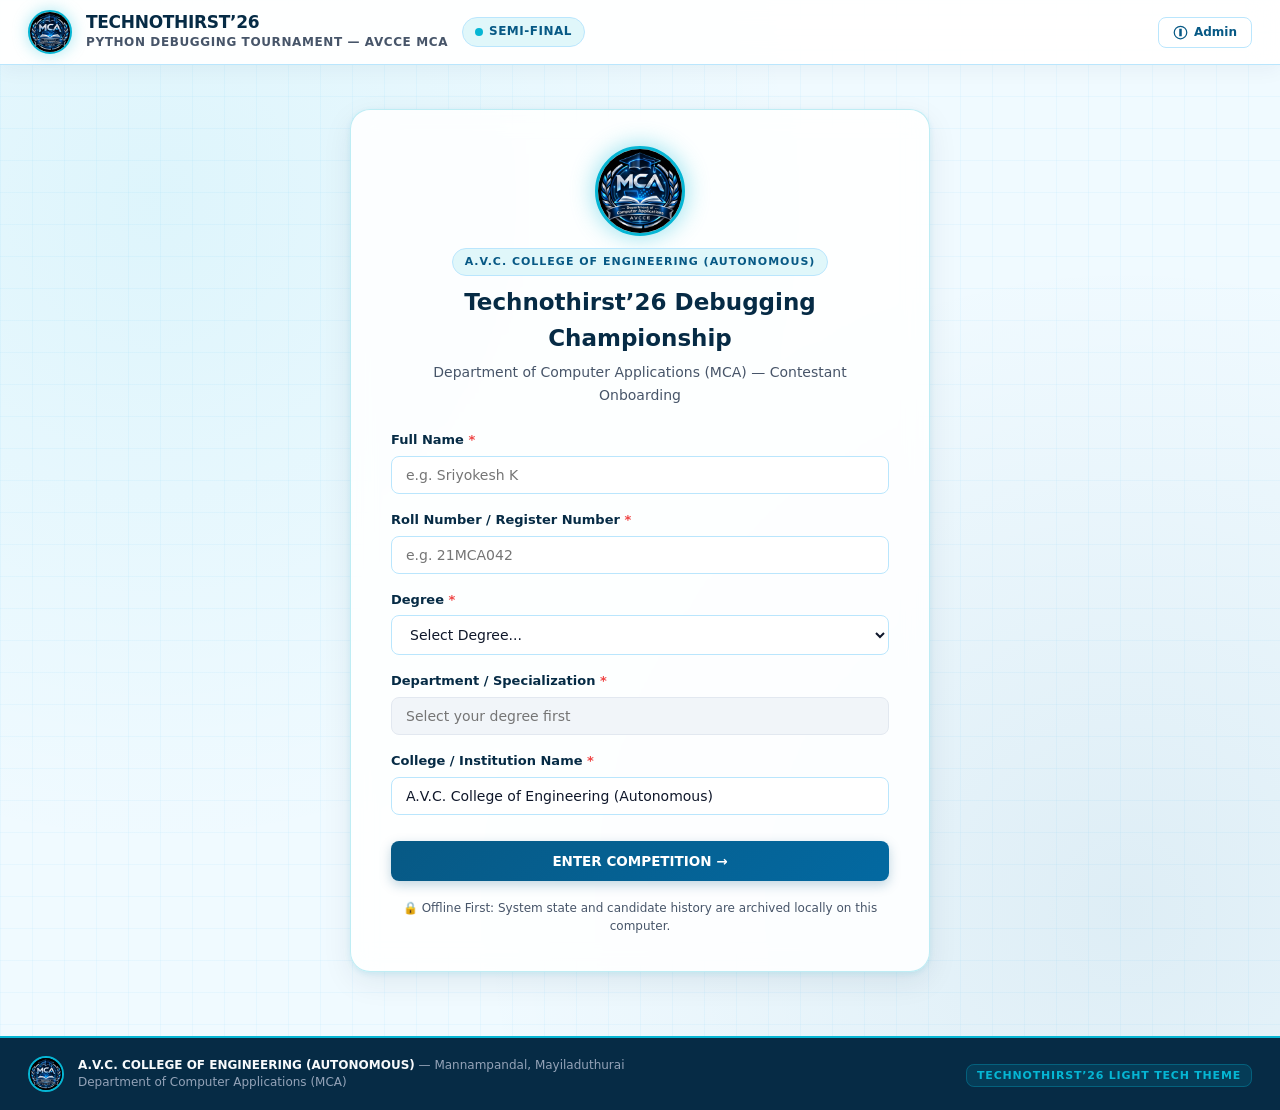
==== commit 270137bd: "feat: complete master implementation of Technothirst'26 Semi-Final (index.html, style.css, script.js" ====
--- a/index.html
+++ b/index.html
@@ -3,9 +3,9 @@
 <head>
   <meta charset="UTF-8">
   <meta name="viewport" content="width=device-width, initial-scale=1.0">
-  <title>Python Debugging Championship — Technothirst’26 | AVCCE MCA</title>
+  <title>Python Debugging Tournament — Technothirst’26 | AVCCE MCA</title>
   <!-- Technothirst’26 Light Tech Theme Stylesheet -->
-  <link rel="stylesheet" href="css/style.css">
+  <link rel="stylesheet" href="style.css">
 </head>
 <body>
 
@@ -19,14 +19,14 @@
       </div>
       <div id="navStageBadge" class="nav-stage-badge">
         <span class="pulse-dot"></span>
-        <span id="navStageText">Registration</span>
+        <span id="navStageText">SEMI-FINAL</span>
       </div>
     </div>
 
     <!-- Question Indicator (Q1 - Q4) -->
     <div id="navCenterProgress" class="nav-center-progress">
       <div class="q-step-indicator" id="qStepPills">
-        <!-- Rendered dynamically -->
+        <!-- Rendered dynamically for exactly 4 questions -->
       </div>
     </div>
 
@@ -71,9 +71,10 @@
             <div class="reg-form-error" id="errRollNo">Register number is required.</div>
           </div>
 
+          <!-- DEGREE DROPDOWN (11 SPECIFIED DEGREES) -->
           <div class="reg-form-group">
             <label for="regDegree">Degree <span class="req">*</span></label>
-            <select id="regDegree" class="reg-form-select" required>
+            <select id="regDegree" name="degree" class="reg-form-select" required>
               <option value="" disabled selected>Select Degree...</option>
               <option value="B.Sc Computer Science">B.Sc Computer Science</option>
               <option value="BCA">BCA</option>
@@ -83,22 +84,23 @@
               <option value="B.Sc Information Technology">B.Sc Information Technology</option>
               <option value="B.Sc Artificial Intelligence">B.Sc Artificial Intelligence</option>
               <option value="M.Sc Computer Science">M.Sc Computer Science</option>
-              <option value="MCA" selected>MCA</option>
+              <option value="MCA">MCA</option>
               <option value="M.E Computer Science and Engineering">M.E Computer Science and Engineering</option>
               <option value="M.Tech Information Technology">M.Tech Information Technology</option>
             </select>
             <div class="reg-form-error" id="errDegree">Please select your registered degree.</div>
           </div>
 
+          <!-- DEPARTMENT MANUAL TEXT INPUT (ENABLED ONLY AFTER DEGREE SELECTION) -->
           <div class="reg-form-group">
-            <label for="regDepartment">Department <span class="req">*</span></label>
-            <input type="text" id="regDepartment" class="reg-form-input" placeholder="Computer Applications" value="Computer Applications" required>
+            <label for="regDepartment">Department / Specialization <span class="req">*</span></label>
+            <input type="text" id="regDepartment" name="department" class="reg-form-input" placeholder="Select your degree first" disabled required>
             <div class="reg-form-error" id="errDepartment">Department is required.</div>
           </div>
 
           <div class="reg-form-group">
             <label for="regCollege">College / Institution Name <span class="req">*</span></label>
-            <input type="text" id="regCollege" class="reg-form-input" placeholder="A.V.C. College of Engineering (AVCCE)" value="A.V.C. College of Engineering (AVCCE)" required>
+            <input type="text" id="regCollege" class="reg-form-input" placeholder="A.V.C. College of Engineering (Autonomous)" value="A.V.C. College of Engineering (Autonomous)" required>
             <div class="reg-form-error" id="errCollege">College name is required.</div>
           </div>
 
@@ -113,75 +115,96 @@
       </div>
     </section>
 
-    <!-- VIEW 2: RULES & GUIDELINE LOCK -->
+    <!-- VIEW 2: RULES & GUIDELINE LOCK (15 SECONDS) -->
     <section id="viewRules" class="view-screen">
       <div class="rules-wrapper">
         <div class="rules-header">
           <div style="display: flex; justify-content: center; margin-bottom: 12px;">
             <img src="assets/logo.jpg" onerror="this.onerror=null; this.src='logo.jpg';" alt="AVCCE Logo" style="width: 60px; height: 60px; border-radius: 50%; border: 2px solid var(--accent-color);">
           </div>
-          <h2>Tournament Guidelines</h2>
-          <p>Read the official competition rules below. The agreement checkbox will unlock after 15 seconds.</p>
+          <h2>TOURNAMENT GUIDELINES</h2>
+          <p id="guidelineHeaderNotice">Read the official competition rules below. The agreement checkbox will unlock after 15 seconds.</p>
         </div>
 
         <div class="rules-accordion">
+          <!-- CARD 1 -->
           <div class="acc-card open">
             <div class="acc-header" onclick="toggleAccordion(this)">
-              <div class="acc-title"><span class="acc-num">1</span> Semi-Final Structure</div>
+              <div class="acc-title"><span class="acc-num">1</span> SEMI-FINAL STRUCTURE</div>
               <span class="acc-toggle-icon">▼</span>
             </div>
             <div class="acc-body">
-              The Semi-Final contains <strong>exactly 4 questions</strong> (NOT 5). Each question has <strong>exactly 5 intentional errors</strong> (20 errors total).
-            </div>
-          </div>
-
+              The Semi-Final contains <strong>EXACTLY 4 questions</strong>. Each question contains <strong>EXACTLY 5 intentional errors</strong>.<br>
+              Total: <strong>4 Questions × 5 Errors = 20 Errors</strong>.<br>
+              <em>IMPORTANT: EXACTLY 4 QUESTIONS &bull; 5 ERRORS PER QUESTION &bull; 20 TOTAL ERRORS &bull; NO QUESTION 5</em>.
+            </div>
+          </div>
+
+          <!-- CARD 2 -->
           <div class="acc-card">
             <div class="acc-header" onclick="toggleAccordion(this)">
-              <div class="acc-title"><span class="acc-num">2</span> Python 3 Fundamentals Only</div>
+              <div class="acc-title"><span class="acc-num">2</span> PROGRAMMING LANGUAGE</div>
               <span class="acc-toggle-icon">▼</span>
             </div>
             <div class="acc-body">
-              Standard Python 3 only: variables, lists, nested lists/matrices, loops, conditionals, accumulators, and functions. No external packages (NumPy/Pandas) required.
-            </div>
-          </div>
-
+              The debugging questions use <strong>Python 3</strong>. Only standard Python 3 concepts are required:
+              Variables, Lists, Nested Lists / Matrices, Loops, Conditional Statements, Accumulators, Functions, and basic operators.
+              No external packages are required. <strong>NumPy and Pandas are NOT required</strong>.
+            </div>
+          </div>
+
+          <!-- CARD 3 -->
           <div class="acc-card">
             <div class="acc-header" onclick="toggleAccordion(this)">
-              <div class="acc-title"><span class="acc-num">3</span> IDE Debugging Workflow</div>
+              <div class="acc-title"><span class="acc-num">3</span> DEBUGGING PROCESS</div>
               <span class="acc-toggle-icon">▼</span>
             </div>
             <div class="acc-body">
-              Click <strong>[ COPY CODE ]</strong> on the left, paste into your local Python IDE, debug and run, then paste your corrected code into the right panel and click <strong>[ VERIFY CODE ]</strong>.
-            </div>
-          </div>
-
+              1. Click <strong>[ COPY CODE ]</strong> on the left.<br>
+              2. Paste the code into your local Python IDE.<br>
+              3. Debug the program and fix the intentional errors.<br>
+              4. Run the corrected program locally.<br>
+              5. Copy your corrected code.<br>
+              6. Paste it into the right panel.<br>
+              7. Click <strong>[ VERIFY CODE ]</strong>.
+            </div>
+          </div>
+
+          <!-- CARD 4 -->
           <div class="acc-card">
             <div class="acc-header" onclick="toggleAccordion(this)">
-              <div class="acc-title"><span class="acc-num">4</span> Verification & Navigation Rule</div>
+              <div class="acc-title"><span class="acc-num">4</span> VERIFICATION</div>
               <span class="acc-toggle-icon">▼</span>
             </div>
             <div class="acc-body">
-              Clicking <strong>[ VERIFY CODE ]</strong> evaluates your code (showing green for success or red for unverified). Clicking verify automatically unlocks the <strong>[ NEXT QUESTION ]</strong> button so you can proceed at any time. You can also skip or retry.
-            </div>
-          </div>
-
+              Correct code: <strong>GREEN / VERIFIED</strong>.<br>
+              Incorrect code: <strong>RED / UNVERIFIED</strong> (allows editing and retry).<br>
+              Successful verification unlocks <strong>[ NEXT QUESTION ]</strong>.
+            </div>
+          </div>
+
+          <!-- CARD 5 -->
           <div class="acc-card">
             <div class="acc-header" onclick="toggleAccordion(this)">
-              <div class="acc-title"><span class="acc-num">5</span> Timing & Early-Exit Threshold</div>
+              <div class="acc-title"><span class="acc-num">5</span> TEST COMPLETION</div>
               <span class="acc-toggle-icon">▼</span>
             </div>
             <div class="acc-body">
-              Total Semi-Final time is <strong>60 minutes</strong>. Early exit becomes available after <strong>45 minutes</strong> (or immediately if all 4 questions are solved). Hard stop at 60:00.
-            </div>
-          </div>
-
+              There are exactly 4 questions.<br>
+              <strong>Before 45 minutes:</strong> You can finish ONLY after solving all 4 questions.<br>
+              <strong>After 45 minutes:</strong> <strong>[ FORCE QUIT ]</strong> becomes available.<br>
+              <strong>At 60 minutes:</strong> The test automatically ends.
+            </div>
+          </div>
+
+          <!-- CARD 6 -->
           <div class="acc-card">
             <div class="acc-header" onclick="toggleAccordion(this)">
-              <div class="acc-title"><span class="acc-num">6</span> Multi-Participant Support</div>
+              <div class="acc-title"><span class="acc-num">6</span> FINAL RULE</div>
               <span class="acc-toggle-icon">▼</span>
             </div>
             <div class="acc-body">
-              After finishing the test, coordinators or candidates can click <strong>[ + REGISTER ANOTHER PARTICIPANT ]</strong> to safely archive current results and initialize a fresh test session for the next student.
+              The participant must not be allowed to finish normally before solving all four questions.
             </div>
           </div>
         </div>
@@ -195,7 +218,7 @@
             </label>
           </div>
           <button id="btnStartDebug" class="btn btn-primary" disabled style="min-width: 220px;">
-            START DEBUG →
+            START SEMI-FINAL →
           </button>
         </div>
       </div>
@@ -226,7 +249,7 @@
           </div>
         </div>
 
-        <!-- TWO-COLUMN WORKSPACE: LEFT (Question + Buggy Code) | RIGHT (Paste Area + Verify) -->
+        <!-- TWO-COLUMN WORKSPACE -->
         <div class="workspace-columns">
           
           <!-- LEFT COLUMN: 2-LINE QUESTION + BUGGY CODE VIEWER -->
@@ -248,6 +271,7 @@
                   COPY CODE
                 </button>
               </div>
+
               <div id="codeViewerBody" class="code-viewer-body">
                 <!-- Injected with line numbers -->
               </div>
@@ -282,15 +306,11 @@
                     VERIFY CODE
                   </button>
 
-                  <button id="btnSkipQuestion" class="btn btn-secondary">
-                    SKIP QUESTION ↷
-                  </button>
-
                   <button id="btnNextQuestion" class="btn btn-success" disabled>
                     NEXT QUESTION →
                   </button>
 
-                  <button id="btnFinishTest" class="btn btn-gold" style="display: none;">
+                  <button id="btnFinishTest" class="btn btn-gold" style="display: none;" disabled>
                     FINISH TEST ✓
                   </button>
                 </div>
@@ -312,7 +332,8 @@
             💡 <strong>External IDE Workflow:</strong> Run code in your local Python 3 interpreter, debug the 5 errors, and paste the fixed script back.
           </div>
           <div style="display: flex; gap: 10px;">
-            <button id="btnForceQuit" class="btn btn-danger">
+            <!-- FORCE QUIT BUTTON (DISABLED BEFORE 45:00, ENABLED AT 45:00) -->
+            <button id="btnForceQuit" class="btn btn-danger" disabled title="Force quit unlocks after 45 minutes">
               FORCE QUIT
             </button>
           </div>
@@ -356,7 +377,7 @@
         </div>
 
         <!-- Scorecards Grid -->
-        <div class="result-scorecards-grid">
+        <div class="result-scorecards-grid" style="grid-template-columns: 1fr;">
           <div class="scorecard highlight">
             <div class="scorecard-header">
               <span>Semi-Final Performance</span>
@@ -379,33 +400,10 @@
               <span class="score-metric-value" id="resSemiStatus">Completed</span>
             </div>
           </div>
-
-          <div class="scorecard" id="cardFinalResult" style="opacity: 0.55;">
-            <div class="scorecard-header">
-              <span>Final Test Performance</span>
-              <span id="resFinalBadge" class="score-badge info">Not Activated</span>
-            </div>
-            <div class="score-metric-row">
-              <span class="score-metric-label">Questions Solved</span>
-              <span class="score-metric-value" id="resFinalQuestions">-- / 2</span>
-            </div>
-            <div class="score-metric-row">
-              <span class="score-metric-label">Errors Solved</span>
-              <span class="score-metric-value" id="resFinalErrors">-- / 10</span>
-            </div>
-            <div class="score-metric-row">
-              <span class="score-metric-label">Final Test Duration</span>
-              <span class="score-metric-value" id="resFinalTime">--</span>
-            </div>
-            <div class="score-metric-row">
-              <span class="score-metric-label">Status</span>
-              <span class="score-metric-value" id="resFinalStatus">Awaiting Coordinator</span>
-            </div>
-          </div>
         </div>
 
         <h3 style="font-family: var(--heading-font); font-size: 16px; margin-bottom: 12px; color: var(--primary-color);">
-          Question-by-Question Audit Breakdown
+          Question-by-Question Audit Breakdown (Exactly 4 Questions)
         </h3>
         <table class="result-timing-table">
           <thead>
@@ -414,28 +412,20 @@
               <th>Difficulty</th>
               <th>Status</th>
               <th>Time Consumed</th>
+              <th>Errors Solved</th>
             </tr>
           </thead>
           <tbody id="resTimingTableBody">
-            <!-- Injected via JS -->
+            <!-- Injected via JS: strictly Q1, Q2, Q3, Q4 -->
           </tbody>
         </table>
 
-        <!-- Final Test Activation Alert -->
-        <div id="finalReadyBanner" style="display: none; background: #FEF3C7; border: 1px solid #FCD34D; border-radius: var(--radius-md); padding: 18px; text-align: center; margin-bottom: 24px;">
-          <h4 style="color: #92400E; font-size: 16px; font-weight: 800; margin-bottom: 6px;">⚡ FINAL TEST ACTIVATED BY COORDINATOR</h4>
-          <p style="color: #78350F; font-size: 14px; margin-bottom: 14px;">The administrator has authorized your participation in Stage 2 (2 Questions, 10 Minutes).</p>
-          <button id="btnEnterFinalTest" class="btn btn-gold" style="padding: 10px 24px;">
-            ENTER FINAL TEST NOW →
-          </button>
-        </div>
-
         <!-- Result Export & Multi-Participant Action Buttons -->
         <div class="result-actions-group">
-          <!-- Add another participant button as requested -->
+          <!-- REGISTER ANOTHER PARTICIPANT BUTTON -->
           <button id="btnAddAnotherParticipant" class="btn btn-primary" style="background: linear-gradient(135deg, #075985, #06B6D4);">
             <svg width="15" height="15" viewBox="0 0 24 24" fill="none" stroke="currentColor" stroke-width="2"><path d="M16 21v-2a4 4 0 0 0-4-4H5a4 4 0 0 0-4 4v2"/><circle cx="8.5" cy="7" r="4"/><line x1="20" y1="8" x2="20" y2="14"/><line x1="23" y1="11" x2="17" y2="11"/></svg>
-            + ADD ANOTHER PARTICIPANT
+            + REGISTER ANOTHER PARTICIPANT
           </button>
 
           <button id="btnDownloadTxt" class="btn btn-secondary">
@@ -470,7 +460,7 @@
   </footer>
 
   <!-- ==========================================================================
-       MODALS: ADMIN LOGIN, ADMIN DASHBOARD (WITH PARTICIPANTS CACHE ROSTER)
+       MODALS: ADMIN LOGIN, FORCE QUIT CONFIRMATION, ADMIN DASHBOARD
        ========================================================================== -->
 
   <!-- ADMIN LOGIN MODAL -->
@@ -487,20 +477,39 @@
         <div class="reg-form-group">
           <label for="txtAdminPassword">Admin Password</label>
           <input type="password" id="txtAdminPassword" class="reg-form-input" placeholder="••••••••" autocomplete="off">
-          <div id="errAdminPassword" class="reg-form-error">Incorrect administrative password.</div>
-        </div>
-        <p style="font-size: 11.5px; color: var(--text-secondary); margin-top: 8px;">
-          🔒 Web Crypto PBKDF2 (SHA-256). Default key: <code>Admin@Debug2026</code>
-        </p>
+          <div id="errAdminPassword" class="reg-form-error">Invalid administrator password.</div>
+        </div>
       </div>
       <div class="modal-footer">
-        <button class="btn btn-secondary" onclick="closeModal('modalAdminLogin')">Cancel</button>
-        <button id="btnAdminSubmitLogin" class="btn btn-primary">Login to Dashboard</button>
+        <button class="btn btn-secondary" onclick="closeModal('modalAdminLogin')">CANCEL</button>
+        <button id="btnAdminSubmitLogin" class="btn btn-primary">LOGIN TO DASHBOARD</button>
       </div>
     </div>
   </div>
 
-  <!-- ADMIN DASHBOARD MODAL WITH PARTICIPANTS CACHE ROSTER -->
+  <!-- FORCE QUIT CONFIRMATION MODAL -->
+  <div id="modalForceQuitConfirm" class="modal-backdrop">
+    <div class="modal-card">
+      <div class="modal-header">
+        <h3>Are you sure you want to force quit the Semi-Final?</h3>
+        <button class="modal-close-btn" onclick="closeModal('modalForceQuitConfirm')">&times;</button>
+      </div>
+      <div class="modal-body">
+        <p style="font-size: 14px; color: var(--text-primary); line-height: 1.6; margin-bottom: 12px;">
+          You have not necessarily solved all 4 questions. Force quitting will end your current test session.
+        </p>
+        <p style="font-size: 13px; color: var(--text-secondary);">
+          Your progress up to this moment will be saved and audited. Unanswered questions will remain unsolved.
+        </p>
+      </div>
+      <div class="modal-footer">
+        <button class="btn btn-secondary" onclick="closeModal('modalForceQuitConfirm')">CANCEL</button>
+        <button id="btnConfirmForceQuit" class="btn btn-danger">FORCE QUIT</button>
+      </div>
+    </div>
+  </div>
+
+  <!-- ADMIN DASHBOARD MODAL -->
   <div id="modalAdminDashboard" class="modal-backdrop">
     <div class="modal-card admin-modal-card">
       <div class="modal-header">
@@ -512,11 +521,19 @@
         <!-- Live Telemetry Grid -->
         <div class="admin-dash-grid">
           <div class="admin-stat-card">
-            <div class="label">Current Candidate</div>
+            <div class="label">Current Participant</div>
             <div class="value" id="admCandName" style="font-size: 15px;">--</div>
           </div>
           <div class="admin-stat-card">
-            <div class="label">Stage & Question</div>
+            <div class="label">Registration / Roll No</div>
+            <div class="value" id="admCandRoll" style="font-size: 14px;">--</div>
+          </div>
+          <div class="admin-stat-card">
+            <div class="label">Degree & Dept</div>
+            <div class="value" id="admCandDegreeDept" style="font-size: 13px;">--</div>
+          </div>
+          <div class="admin-stat-card">
+            <div class="label">Current Question</div>
             <div class="value" id="admQuestion">--</div>
           </div>
           <div class="admin-stat-card">
@@ -524,8 +541,16 @@
             <div class="value" id="admTimeLeft">--</div>
           </div>
           <div class="admin-stat-card">
-            <div class="label">Solved Progress</div>
-            <div class="value" id="admQuestionsSolved">--</div>
+            <div class="label">Questions Solved</div>
+            <div class="value" id="admQuestionsSolved">-- / 4</div>
+          </div>
+          <div class="admin-stat-card">
+            <div class="label">Errors Solved</div>
+            <div class="value" id="admErrorsSolved">-- / 20</div>
+          </div>
+          <div class="admin-stat-card">
+            <div class="label">Pause State</div>
+            <div class="value" id="admPauseState">Active</div>
           </div>
         </div>
 
@@ -539,9 +564,6 @@
           </button>
           <button id="admBtnForceFinish" class="btn btn-secondary">
             ⏹ FORCE FINISH
-          </button>
-          <button id="admBtnActivateFinal" class="btn btn-gold">
-            ⚡ ACTIVATE FINAL TEST
           </button>
           <button id="admBtnCancel" class="btn btn-danger">
             ✖ CANCEL TEST
@@ -574,6 +596,7 @@
                   <th>Roll No</th>
                   <th>Name</th>
                   <th>Degree</th>
+                  <th>Department</th>
                   <th>Questions</th>
                   <th>Errors</th>
                   <th>Time Taken</th>
@@ -594,33 +617,7 @@
     </div>
   </div>
 
-  <!-- 45-MINUTE EARLY EXIT PROMPT MODAL -->
-  <div id="modal45MinPrompt" class="modal-backdrop">
-    <div class="modal-card">
-      <div class="modal-header">
-        <h3>45-Minute Mandatory Duration Completed</h3>
-        <button class="modal-close-btn" onclick="closeModal('modal45MinPrompt')">&times;</button>
-      </div>
-      <div class="modal-body">
-        <p style="font-size: 15px; font-weight: 700; color: var(--primary-color); margin-bottom: 8px;">
-          You have reached the 45-minute mark.
-        </p>
-        <p style="color: var(--text-secondary); font-size: 13.5px; line-height: 1.6; margin-bottom: 12px;">
-          You may conclude your test now or continue solving during the remaining <strong>15 minutes</strong> (until 60:00).
-        </p>
-      </div>
-      <div class="modal-footer">
-        <button id="btnPromptForceQuit" class="btn btn-danger">
-          FORCE QUIT (SUBMIT NOW)
-        </button>
-        <button id="btnPromptContinue" class="btn btn-primary">
-          CONTINUE TEST →
-        </button>
-      </div>
-    </div>
-  </div>
-
-  <!-- FULLSCREEN PAUSE SCREEN OVERLAY -->
+  <!-- FULLSCREEN PAUSE SCREEN OVERLAY (NO PARTICIPANT RESUME BUTTON) -->
   <div id="pauseOverlay" class="pause-screen-overlay">
     <div class="pause-icon">⏸</div>
     <h2>TEST PAUSED</h2>
@@ -630,11 +627,7 @@
   <!-- CONFETTI CANVAS -->
   <canvas id="confettiCanvas"></canvas>
 
-  <!-- MODULAR SCRIPTS -->
-  <script src="js/questions.js"></script>
-  <script src="js/security.js"></script>
-  <script src="js/validation.js"></script>
-  <script src="js/confetti.js"></script>
-  <script src="js/app.js"></script>
+  <!-- PURE VANILLA JAVASCRIPT IMPLEMENTATION -->
+  <script src="script.js"></script>
 </body>
 </html>
--- a/style.css
+++ b/style.css
@@ -0,0 +1,1556 @@
+/* ==========================================================================
+   TECHNOTHIRST’26 LIGHT TECH THEME
+   Visual Style: Modern College Technical Symposium
+   Theme: Premium Light Futuristic Technology
+   Colors: White + Ice Blue + Soft Cyan, Deep Navy #062B45, Tech Blue #075985, Accent #06B6D4
+   ========================================================================== */
+:root {
+  --primary-color: #062B45;
+  --secondary-color: #075985;
+  --accent-color: #06B6D4;
+  --highlight-color: #FACC15;
+  --gold-color: #EAB308;
+  --surface-color: #FFFFFF;
+  --soft-background: #F0FAFF;
+  --text-primary: #0F172A;
+  --text-secondary: #475569;
+  --border-color: #BAE6FD;
+  
+  --bg-ice: #E0F7FA;
+  --bg-ice-subtle: #F0FAFF;
+  --card-bg: rgba(255, 255, 255, 0.88);
+  --card-border: 1px solid rgba(6, 182, 212, 0.25);
+  --card-radius: 20px;
+  --card-shadow: 0 10px 30px rgba(6, 43, 69, 0.08), 0 2px 6px rgba(6, 182, 212, 0.12);
+  --glow-cyan: 0 0 16px rgba(6, 182, 212, 0.35);
+
+  --success-green: #10B981;
+  --success-bg: #ECFDF5;
+  --success-border: #A7F3D0;
+  --error-red: #EF4444;
+  --error-bg: #FEF2F2;
+  --error-border: #FECACA;
+
+  --code-bg: #0B192C;
+  --code-panel: #071221;
+  --code-text: #E2E8F0;
+  --code-kw: #38BDF8;
+  --code-str: #34D399;
+  --code-num: #FBBF24;
+  --code-com: #94A3B8;
+  --code-fn: #F472B6;
+  --code-op: #F87171;
+
+  --heading-font: 'Space Grotesk', 'Sora', 'Segoe UI', system-ui, sans-serif;
+  --body-font: 'Inter', 'Manrope', 'Segoe UI', system-ui, sans-serif;
+  --technical-font: 'IBM Plex Mono', 'JetBrains Mono', 'Consolas', monospace;
+  --radius-sm: 8px;
+  --radius-md: 14px;
+}
+
+* {
+  box-sizing: border-box;
+  margin: 0;
+  padding: 0;
+}
+
+body {
+  background-color: var(--soft-background);
+  color: var(--text-primary);
+  font-family: var(--body-font);
+  font-size: 15px;
+  line-height: 1.6;
+  min-height: 100vh;
+  display: flex;
+  flex-direction: column;
+  background-image: 
+    radial-gradient(circle at 12% 18%, rgba(6, 182, 212, 0.08) 0%, transparent 45%),
+    radial-gradient(circle at 88% 82%, rgba(7, 89, 133, 0.08) 0%, transparent 45%),
+    linear-gradient(to right, rgba(186, 230, 253, 0.2) 1px, transparent 1px),
+    linear-gradient(to bottom, rgba(186, 230, 253, 0.2) 1px, transparent 1px);
+  background-size: 100% 100%, 100% 100%, 32px 32px, 32px 32px;
+}
+
+/* ==========================================================================
+   TOP NAVIGATION
+   ========================================================================== */
+.top-navbar {
+  background: rgba(255, 255, 255, 0.94);
+  backdrop-filter: blur(14px);
+  border-bottom: 1px solid var(--border-color);
+  position: sticky;
+  top: 0;
+  z-index: 100;
+  padding: 10px 28px;
+  display: flex;
+  align-items: center;
+  justify-content: space-between;
+  box-shadow: 0 4px 20px rgba(6, 43, 69, 0.05);
+}
+
+.brand-group {
+  display: flex;
+  align-items: center;
+  gap: 14px;
+}
+
+.brand-logo-img {
+  width: 44px;
+  height: 44px;
+  border-radius: 50%;
+  object-fit: cover;
+  border: 2px solid var(--accent-color);
+  box-shadow: var(--glow-cyan);
+  background: #000;
+  transition: transform 0.25s ease;
+}
+
+.brand-logo-img:hover {
+  transform: scale(1.08);
+}
+
+.brand-info h1 {
+  font-family: var(--heading-font);
+  font-size: 17px;
+  font-weight: 800;
+  color: var(--primary-color);
+  letter-spacing: -0.3px;
+  line-height: 1.2;
+}
+
+.brand-info span {
+  font-size: 12px;
+  color: var(--text-secondary);
+  font-weight: 600;
+  display: block;
+  text-transform: uppercase;
+  letter-spacing: 0.6px;
+}
+
+.nav-stage-badge {
+  display: inline-flex;
+  align-items: center;
+  gap: 6px;
+  background: var(--bg-ice);
+  border: 1px solid var(--border-color);
+  padding: 4px 12px;
+  border-radius: 9999px;
+  font-size: 12px;
+  font-weight: 700;
+  color: var(--secondary-color);
+  text-transform: uppercase;
+  letter-spacing: 0.5px;
+}
+
+.nav-stage-badge .pulse-dot {
+  width: 8px;
+  height: 8px;
+  border-radius: 50%;
+  background: var(--accent-color);
+  animation: pulse 2s infinite;
+}
+
+@keyframes pulse {
+  0% { transform: scale(0.9); opacity: 1; }
+  50% { transform: scale(1.3); opacity: 0.5; }
+  100% { transform: scale(0.9); opacity: 1; }
+}
+
+.nav-center-progress {
+  display: none;
+  align-items: center;
+  gap: 8px;
+}
+
+.q-step-indicator {
+  display: flex;
+  align-items: center;
+  gap: 8px;
+}
+
+.q-step-pill {
+  width: 38px;
+  height: 32px;
+  border-radius: var(--radius-sm);
+  display: flex;
+  align-items: center;
+  justify-content: center;
+  font-family: var(--technical-font);
+  font-size: 12px;
+  font-weight: 700;
+  border: 1px solid var(--border-color);
+  background: var(--surface-color);
+  color: var(--text-secondary);
+  transition: all 0.2s ease;
+}
+
+.q-step-pill.active {
+  background: var(--secondary-color);
+  border-color: var(--secondary-color);
+  color: #fff;
+  box-shadow: 0 2px 8px rgba(7, 89, 133, 0.3);
+}
+
+.q-step-pill.completed {
+  background: var(--success-bg);
+  border-color: var(--success-border);
+  color: var(--success-green);
+}
+
+.q-step-pill.locked {
+  background: #F1F5F9;
+  border-color: #E2E8F0;
+  color: #94A3B8;
+}
+
+.nav-right-controls {
+  display: flex;
+  align-items: center;
+  gap: 16px;
+}
+
+.nav-timer-box {
+  display: none;
+  align-items: center;
+  gap: 10px;
+  background: var(--surface-color);
+  border: 1px solid var(--border-color);
+  padding: 6px 16px;
+  border-radius: var(--radius-md);
+  box-shadow: 0 2px 8px rgba(6, 43, 69, 0.06);
+}
+
+.nav-timer-box.warning {
+  border-color: #FCD34D;
+  background: #FFFBEB;
+}
+
+.nav-timer-box.critical {
+  border-color: #FCA5A5;
+  background: #FEF2F2;
+  animation: pulse-border 1.5s infinite;
+}
+
+@keyframes pulse-border {
+  0% { border-color: #F87171; }
+  50% { border-color: #EF4444; }
+  100% { border-color: #F87171; }
+}
+
+.timer-label {
+  font-size: 11px;
+  font-weight: 700;
+  color: var(--text-secondary);
+  text-transform: uppercase;
+  letter-spacing: 0.5px;
+}
+
+.timer-display {
+  font-family: var(--technical-font);
+  font-size: 20px;
+  font-weight: 800;
+  color: var(--primary-color);
+  letter-spacing: 0.5px;
+}
+
+.timer-display.critical {
+  color: var(--error-red);
+}
+
+.btn-admin {
+  background: var(--surface-color);
+  border: 1px solid var(--border-color);
+  color: var(--secondary-color);
+  font-family: var(--body-font);
+  font-size: 12px;
+  font-weight: 700;
+  padding: 7px 14px;
+  border-radius: var(--radius-sm);
+  cursor: pointer;
+  display: inline-flex;
+  align-items: center;
+  gap: 6px;
+  transition: all 0.2s;
+}
+
+.btn-admin:hover {
+  background: var(--bg-ice);
+  border-color: var(--accent-color);
+  color: var(--primary-color);
+}
+
+/* ==========================================================================
+   BUTTONS & COMMON UI
+   ========================================================================== */
+.btn {
+  font-family: var(--body-font);
+  font-size: 13.5px;
+  font-weight: 700;
+  padding: 8px 18px;
+  border-radius: var(--radius-sm);
+  border: none;
+  cursor: pointer;
+  display: inline-flex;
+  align-items: center;
+  justify-content: center;
+  gap: 8px;
+  transition: all 0.2s ease;
+  user-select: none;
+}
+
+.btn:disabled {
+  opacity: 0.45;
+  cursor: not-allowed;
+  box-shadow: none !important;
+}
+
+.btn-primary {
+  background: linear-gradient(135deg, var(--secondary-color), #0369a1);
+  color: #fff;
+  box-shadow: 0 4px 12px rgba(7, 89, 133, 0.25);
+}
+
+.btn-primary:hover:not(:disabled) {
+  background: linear-gradient(135deg, #0369a1, #0284c7);
+  box-shadow: 0 6px 16px rgba(7, 89, 133, 0.35);
+  transform: translateY(-1px);
+}
+
+.btn-secondary {
+  background: #F1F5F9;
+  border: 1px solid #CBD5E1;
+  color: #334155;
+}
+
+.btn-secondary:hover:not(:disabled) {
+  background: #E2E8F0;
+  color: #0F172A;
+}
+
+.btn-success {
+  background: linear-gradient(135deg, #10B981, #059669);
+  color: #fff;
+  box-shadow: 0 4px 12px rgba(16, 185, 129, 0.25);
+}
+
+.btn-success:hover:not(:disabled) {
+  background: linear-gradient(135deg, #059669, #047857);
+  box-shadow: 0 6px 16px rgba(16, 185, 129, 0.35);
+  transform: translateY(-1px);
+}
+
+.btn-gold {
+  background: linear-gradient(135deg, #F59E0B, #D97706);
+  color: #fff;
+  box-shadow: 0 4px 12px rgba(245, 158, 11, 0.25);
+}
+
+.btn-gold:hover:not(:disabled) {
+  background: linear-gradient(135deg, #D97706, #B45309);
+  transform: translateY(-1px);
+}
+
+.btn-danger {
+  background: #EF4444;
+  color: #fff;
+}
+
+.btn-danger:hover:not(:disabled) {
+  background: #DC2626;
+}
+
+.btn-warning {
+  background: #F59E0B;
+  color: #fff;
+}
+
+.btn-warning:hover:not(:disabled) {
+  background: #D97706;
+}
+
+/* ==========================================================================
+   APP MAIN & VIEWS
+   ========================================================================== */
+.app-main {
+  flex: 1;
+  padding: 24px;
+  max-width: 1360px;
+  width: 100%;
+  margin: 0 auto;
+}
+
+.view-screen {
+  display: none;
+  animation: fadeIn 0.25s ease-out;
+}
+
+.view-screen.active {
+  display: block;
+}
+
+@keyframes fadeIn {
+  from { opacity: 0; transform: translateY(6px); }
+  to { opacity: 1; transform: translateY(0); }
+}
+
+/* ==========================================================================
+   VIEW 1: REGISTRATION SCREEN
+   ========================================================================== */
+.reg-wrapper {
+  max-width: 580px;
+  margin: 20px auto 40px;
+  background: var(--card-bg);
+  backdrop-filter: blur(12px);
+  border: var(--card-border);
+  border-radius: var(--card-radius);
+  box-shadow: var(--card-shadow);
+  padding: 36px 40px;
+}
+
+.reg-header {
+  text-align: center;
+  margin-bottom: 24px;
+}
+
+.reg-logo-container {
+  display: flex;
+  justify-content: center;
+  margin-bottom: 12px;
+}
+
+.reg-hero-logo {
+  width: 90px;
+  height: 90px;
+  border-radius: 50%;
+  object-fit: cover;
+  border: 3px solid var(--accent-color);
+  box-shadow: 0 0 24px rgba(6, 182, 212, 0.45);
+  background: #000;
+}
+
+.reg-badge {
+  display: inline-block;
+  background: var(--bg-ice);
+  color: var(--secondary-color);
+  font-size: 11px;
+  font-weight: 800;
+  letter-spacing: 1px;
+  text-transform: uppercase;
+  padding: 4px 12px;
+  border-radius: 9999px;
+  margin-bottom: 8px;
+  border: 1px solid var(--border-color);
+}
+
+.reg-header h2 {
+  font-family: var(--heading-font);
+  font-size: 23px;
+  font-weight: 800;
+  color: var(--primary-color);
+  margin-bottom: 4px;
+}
+
+.reg-header p {
+  color: var(--text-secondary);
+  font-size: 14px;
+}
+
+.reg-form-group {
+  margin-bottom: 16px;
+}
+
+.reg-form-group label {
+  display: block;
+  font-size: 13px;
+  font-weight: 700;
+  color: var(--primary-color);
+  margin-bottom: 5px;
+}
+
+.reg-form-group label span.req {
+  color: var(--error-red);
+}
+
+.reg-form-input, .reg-form-select {
+  width: 100%;
+  padding: 10px 14px;
+  border: 1px solid var(--border-color);
+  border-radius: var(--radius-sm);
+  font-family: var(--body-font);
+  font-size: 14px;
+  color: var(--text-primary);
+  background: var(--surface-color);
+  transition: all 0.2s;
+}
+
+.reg-form-input:disabled {
+  background: #F1F5F9;
+  color: #94A3B8;
+  cursor: not-allowed;
+  border-color: #E2E8F0;
+}
+
+.reg-form-input:focus:not(:disabled), .reg-form-select:focus {
+  outline: none;
+  border-color: var(--accent-color);
+  box-shadow: var(--glow-cyan);
+}
+
+.reg-form-error {
+  color: var(--error-red);
+  font-size: 12px;
+  margin-top: 4px;
+  display: none;
+}
+
+.reg-footer-note {
+  font-size: 12px;
+  color: var(--text-secondary);
+  margin-top: 18px;
+  text-align: center;
+  line-height: 1.5;
+}
+
+/* ==========================================================================
+   VIEW 2: RULES & GUIDELINE LOCK
+   ========================================================================== */
+.rules-wrapper {
+  max-width: 900px;
+  margin: 10px auto 40px;
+}
+
+.rules-header {
+  text-align: center;
+  margin-bottom: 24px;
+}
+
+.rules-header h2 {
+  font-family: var(--heading-font);
+  font-size: 26px;
+  font-weight: 800;
+  color: var(--primary-color);
+  margin-bottom: 6px;
+}
+
+.rules-header p {
+  color: var(--text-secondary);
+  font-size: 14px;
+  max-width: 680px;
+  margin: 0 auto;
+}
+
+.rules-accordion {
+  display: flex;
+  flex-direction: column;
+  gap: 12px;
+  margin-bottom: 24px;
+}
+
+.acc-card {
+  background: var(--card-bg);
+  backdrop-filter: blur(8px);
+  border: var(--card-border);
+  border-radius: var(--radius-md);
+  overflow: hidden;
+  box-shadow: 0 4px 14px rgba(6, 43, 69, 0.04);
+  transition: all 0.2s ease;
+}
+
+.acc-card:hover {
+  border-color: var(--accent-color);
+}
+
+.acc-header {
+  padding: 14px 20px;
+  display: flex;
+  align-items: center;
+  justify-content: space-between;
+  cursor: pointer;
+  user-select: none;
+  background: var(--surface-color);
+}
+
+.acc-title {
+  font-family: var(--heading-font);
+  font-size: 15px;
+  font-weight: 700;
+  color: var(--primary-color);
+  display: flex;
+  align-items: center;
+  gap: 10px;
+}
+
+.acc-num {
+  width: 24px;
+  height: 24px;
+  border-radius: 50%;
+  background: var(--bg-ice);
+  color: var(--secondary-color);
+  font-size: 12px;
+  font-weight: 800;
+  display: inline-flex;
+  align-items: center;
+  justify-content: center;
+  border: 1px solid var(--border-color);
+}
+
+.acc-toggle-icon {
+  font-size: 12px;
+  color: var(--text-secondary);
+  transition: transform 0.2s ease;
+}
+
+.acc-card.open .acc-toggle-icon {
+  transform: rotate(180deg);
+}
+
+.acc-body {
+  display: none;
+  padding: 14px 20px;
+  border-top: 1px solid var(--border-color);
+  background: #FCFDFF;
+  color: var(--text-primary);
+  font-size: 14px;
+  line-height: 1.6;
+}
+
+.acc-card.open .acc-body {
+  display: block;
+}
+
+.rules-agreement-box {
+  background: var(--card-bg);
+  backdrop-filter: blur(8px);
+  border: 2px solid var(--border-color);
+  border-radius: var(--radius-md);
+  padding: 18px 24px;
+  display: flex;
+  align-items: center;
+  justify-content: space-between;
+  box-shadow: var(--card-shadow);
+  gap: 16px;
+  flex-wrap: wrap;
+}
+
+.guideline-timer-badge {
+  font-family: var(--technical-font);
+  font-size: 12px;
+  font-weight: 700;
+  background: #FEF3C7;
+  color: #92400E;
+  padding: 6px 12px;
+  border-radius: var(--radius-sm);
+  border: 1px solid #FDE68A;
+  white-space: nowrap;
+}
+
+.guideline-timer-badge.unlocked {
+  background: var(--success-bg);
+  color: var(--success-green);
+  border-color: var(--success-border);
+}
+
+.agreement-check-wrapper {
+  display: flex;
+  align-items: center;
+  gap: 8px;
+  cursor: pointer;
+  user-select: none;
+  font-size: 13.5px;
+  font-weight: 600;
+  color: var(--primary-color);
+}
+
+.agreement-check-wrapper input[type="checkbox"] {
+  width: 18px;
+  height: 18px;
+  cursor: pointer;
+}
+
+/* ==========================================================================
+   VIEW 3: COUNTDOWN
+   ========================================================================== */
+.countdown-wrapper {
+  display: flex;
+  flex-direction: column;
+  align-items: center;
+  justify-content: center;
+  min-height: 480px;
+  text-align: center;
+}
+
+.countdown-number {
+  font-family: var(--heading-font);
+  font-size: 110px;
+  font-weight: 900;
+  color: var(--primary-color);
+  text-shadow: 0 4px 20px rgba(6, 182, 212, 0.4);
+  animation: scalePop 0.9s cubic-bezier(0.34, 1.56, 0.64, 1) infinite;
+  line-height: 1;
+  margin-bottom: 20px;
+}
+
+@keyframes scalePop {
+  0% { transform: scale(0.6); opacity: 0; }
+  50% { transform: scale(1.1); opacity: 1; }
+  100% { transform: scale(1.0); opacity: 0.9; }
+}
+
+.countdown-subtitle {
+  font-size: 20px;
+  font-weight: 700;
+  color: var(--secondary-color);
+  text-transform: uppercase;
+  letter-spacing: 2px;
+}
+
+/* ==========================================================================
+   VIEW 4: STREAMLINED TWO-COLUMN WORKSPACE
+   ========================================================================== */
+.workspace-layout {
+  display: flex;
+  flex-direction: column;
+  gap: 18px;
+}
+
+.stage-status-bar {
+  background: var(--card-bg);
+  border: var(--card-border);
+  border-radius: var(--radius-md);
+  padding: 12px 20px;
+  display: flex;
+  align-items: center;
+  justify-content: space-between;
+  box-shadow: 0 2px 10px rgba(6, 43, 69, 0.05);
+}
+
+.stage-status-left {
+  display: flex;
+  align-items: center;
+  gap: 12px;
+}
+
+.stage-title-tag {
+  font-family: var(--heading-font);
+  font-size: 15px;
+  font-weight: 800;
+  color: var(--primary-color);
+}
+
+.stage-difficulty-tag {
+  font-size: 11px;
+  font-weight: 700;
+  text-transform: uppercase;
+  letter-spacing: 0.5px;
+  padding: 3px 8px;
+  border-radius: var(--radius-sm);
+  background: var(--bg-ice);
+  color: var(--secondary-color);
+  border: 1px solid var(--border-color);
+}
+
+.stage-difficulty-tag.hard {
+  background: #FEE2E2;
+  color: #991B1B;
+  border-color: #FCA5A5;
+}
+
+.stage-meta-info {
+  font-size: 13px;
+  color: var(--text-secondary);
+  display: flex;
+  align-items: center;
+  gap: 16px;
+}
+
+.workspace-columns {
+  display: grid;
+  grid-template-columns: 1fr 1fr;
+  gap: 20px;
+  align-items: stretch;
+}
+
+/* LEFT COLUMN: 2-LINE QUESTION + BUGGY CODE */
+.left-code-column {
+  display: flex;
+  flex-direction: column;
+  gap: 14px;
+}
+
+.left-question-box {
+  background: var(--card-bg);
+  backdrop-filter: blur(10px);
+  border: var(--card-border);
+  border-radius: var(--radius-md);
+  padding: 16px 20px;
+  box-shadow: 0 4px 12px rgba(6, 43, 69, 0.05);
+}
+
+.left-question-title {
+  font-family: var(--heading-font);
+  font-size: 16px;
+  font-weight: 800;
+  color: var(--primary-color);
+  margin-bottom: 4px;
+}
+
+.left-question-desc {
+  font-size: 13.5px;
+  color: var(--text-primary);
+  line-height: 1.5;
+  white-space: pre-line;
+}
+
+.code-box-wrapper {
+  flex: 1;
+  background: var(--code-bg);
+  border: 1px solid #1E293B;
+  border-radius: var(--radius-md);
+  box-shadow: 0 8px 24px rgba(6, 43, 69, 0.15);
+  display: flex;
+  flex-direction: column;
+  overflow: hidden;
+}
+
+.code-box-header {
+  background: var(--code-panel);
+  padding: 10px 16px;
+  display: flex;
+  align-items: center;
+  justify-content: space-between;
+  border-bottom: 1px solid #1E293B;
+}
+
+.code-box-header-title {
+  font-family: var(--technical-font);
+  font-size: 12px;
+  font-weight: 700;
+  color: #94A3B8;
+  text-transform: uppercase;
+  letter-spacing: 0.5px;
+  display: flex;
+  align-items: center;
+  gap: 8px;
+}
+
+.code-box-header-title .code-dot {
+  width: 8px;
+  height: 8px;
+  border-radius: 50%;
+  background: #F87171;
+}
+
+.btn-copy {
+  background: #1E293B;
+  color: #E2E8F0;
+  border: 1px solid #334155;
+  font-family: var(--technical-font);
+  font-size: 12px;
+  font-weight: 600;
+  padding: 5px 14px;
+  border-radius: var(--radius-sm);
+  cursor: pointer;
+  display: inline-flex;
+  align-items: center;
+  gap: 6px;
+  transition: all 0.2s;
+}
+
+.btn-copy:hover {
+  background: #334155;
+  color: var(--accent-color);
+  border-color: var(--accent-color);
+  box-shadow: 0 0 10px rgba(6, 182, 212, 0.3);
+}
+
+.btn-copy.copied {
+  background: #065F46;
+  color: #34D399;
+  border-color: #34D399;
+}
+
+.code-viewer-body {
+  flex: 1;
+  padding: 14px 16px;
+  font-family: var(--technical-font);
+  font-size: 13px;
+  line-height: 1.55;
+  color: var(--code-text);
+  overflow-x: auto;
+  white-space: pre;
+}
+
+.code-line {
+  display: flex;
+}
+
+.code-line-num {
+  width: 34px;
+  text-align: right;
+  padding-right: 12px;
+  color: #475569;
+  user-select: none;
+  font-size: 12px;
+}
+
+.code-line-content {
+  flex: 1;
+}
+
+.syn-kw { color: var(--code-kw); font-weight: 600; }
+.syn-str { color: var(--code-str); }
+.syn-num { color: var(--code-num); }
+.syn-com { color: var(--code-com); font-style: italic; }
+.syn-fn { color: var(--code-fn); font-weight: 600; }
+.syn-op { color: var(--code-op); }
+
+/* RIGHT COLUMN: CODE PASTE AREA */
+.right-editor-column {
+  display: flex;
+  flex-direction: column;
+}
+
+.editor-wrapper {
+  flex: 1;
+  background: var(--surface-color);
+  border: var(--card-border);
+  border-radius: var(--radius-md);
+  box-shadow: var(--card-shadow);
+  overflow: hidden;
+  display: flex;
+  flex-direction: column;
+}
+
+.editor-header {
+  background: var(--bg-ice-subtle);
+  border-bottom: 1px solid var(--border-color);
+  padding: 12px 16px;
+  display: flex;
+  align-items: center;
+  justify-content: space-between;
+}
+
+.editor-title {
+  font-family: var(--heading-font);
+  font-size: 13.5px;
+  font-weight: 700;
+  color: var(--primary-color);
+  display: flex;
+  align-items: center;
+  gap: 6px;
+}
+
+.editor-meta {
+  font-family: var(--technical-font);
+  font-size: 11px;
+  color: var(--text-secondary);
+}
+
+.editor-textarea {
+  flex: 1;
+  min-height: 300px;
+  width: 100%;
+  padding: 16px;
+  font-family: var(--technical-font);
+  font-size: 13.5px;
+  line-height: 1.55;
+  color: var(--text-primary);
+  background: #FCFDFF;
+  border: none;
+  resize: none;
+  white-space: pre;
+  overflow-wrap: normal;
+  overflow-x: auto;
+}
+
+.editor-textarea:focus {
+  outline: none;
+  background: #FFFFFF;
+}
+
+.editor-actions-bar {
+  padding: 14px 18px;
+  background: var(--surface-color);
+  border-top: 1px solid var(--border-color);
+  display: flex;
+  flex-direction: column;
+  gap: 12px;
+}
+
+.editor-buttons-row {
+  display: flex;
+  align-items: center;
+  gap: 10px;
+  flex-wrap: wrap;
+}
+
+.verification-status-banner {
+  display: none;
+  font-size: 14px;
+  font-weight: 700;
+  padding: 10px 14px;
+  border-radius: var(--radius-sm);
+  line-height: 1.4;
+  animation: fadeIn 0.2s ease;
+}
+
+.verification-status-banner.success {
+  display: block;
+  color: var(--success-green);
+  background: var(--success-bg);
+  border: 1px solid var(--success-border);
+}
+
+.verification-status-banner.error {
+  display: block;
+  color: var(--error-red);
+  background: var(--error-bg);
+  border: 1px solid var(--error-border);
+}
+
+.workspace-footer-bar {
+  background: var(--card-bg);
+  border: var(--card-border);
+  border-radius: var(--radius-md);
+  padding: 12px 20px;
+  display: flex;
+  align-items: center;
+  justify-content: space-between;
+  box-shadow: 0 2px 10px rgba(6, 43, 69, 0.04);
+}
+
+/* ==========================================================================
+   VIEW 5: RESULTS & AUDIT CERTIFICATE
+   ========================================================================== */
+.result-wrapper {
+  max-width: 960px;
+  margin: 10px auto 40px;
+  background: var(--card-bg);
+  border: var(--card-border);
+  border-radius: var(--card-radius);
+  box-shadow: var(--card-shadow);
+  padding: 36px 48px;
+  position: relative;
+}
+
+.result-certificate-header {
+  text-align: center;
+  border-bottom: 2px solid var(--border-color);
+  padding-bottom: 24px;
+  margin-bottom: 24px;
+}
+
+.result-logo-seal {
+  width: 90px;
+  height: 90px;
+  border-radius: 50%;
+  object-fit: cover;
+  border: 3px solid var(--accent-color);
+  box-shadow: var(--glow-cyan);
+  margin: 0 auto 12px;
+  display: block;
+  background: #000;
+}
+
+.result-certificate-header h2 {
+  font-family: var(--heading-font);
+  font-size: 24px;
+  font-weight: 800;
+  color: var(--primary-color);
+  letter-spacing: -0.5px;
+}
+
+.result-certificate-header .cert-dept {
+  font-size: 15px;
+  font-weight: 700;
+  color: var(--secondary-color);
+  text-transform: uppercase;
+  letter-spacing: 0.8px;
+  margin-top: 4px;
+}
+
+.result-certificate-header .cert-sub {
+  font-size: 13px;
+  color: var(--text-secondary);
+  margin-top: 2px;
+}
+
+.result-candidate-card {
+  background: var(--bg-ice-subtle);
+  border: 1px solid var(--border-color);
+  border-radius: var(--radius-md);
+  padding: 18px 24px;
+  margin-bottom: 24px;
+  display: grid;
+  grid-template-columns: repeat(auto-fit, minmax(200px, 1fr));
+  gap: 14px;
+}
+
+.cand-field label {
+  display: block;
+  font-size: 11px;
+  font-weight: 700;
+  text-transform: uppercase;
+  color: var(--text-secondary);
+  letter-spacing: 0.5px;
+}
+
+.cand-field span {
+  font-size: 15px;
+  font-weight: 700;
+  color: var(--primary-color);
+}
+
+.result-scorecards-grid {
+  display: grid;
+  grid-template-columns: 1fr;
+  gap: 20px;
+  margin-bottom: 24px;
+}
+
+.scorecard {
+  background: #FFFFFF;
+  border: 1px solid var(--border-color);
+  border-radius: var(--radius-md);
+  padding: 20px;
+  box-shadow: 0 2px 10px rgba(6, 43, 69, 0.04);
+}
+
+.scorecard.highlight {
+  border-color: var(--accent-color);
+  background: linear-gradient(180deg, #FFFFFF, var(--bg-ice-subtle));
+}
+
+.scorecard-header {
+  font-family: var(--heading-font);
+  font-size: 15px;
+  font-weight: 800;
+  color: var(--primary-color);
+  margin-bottom: 14px;
+  display: flex;
+  justify-content: space-between;
+  align-items: center;
+}
+
+.score-badge {
+  font-size: 11px;
+  font-weight: 800;
+  text-transform: uppercase;
+  padding: 4px 10px;
+  border-radius: 9999px;
+  letter-spacing: 0.5px;
+}
+
+.score-badge.success {
+  background: var(--success-bg);
+  color: var(--success-green);
+  border: 1px solid var(--success-border);
+}
+
+.score-badge.warning {
+  background: #FEF3C7;
+  color: #92400E;
+  border: 1px solid #FDE68A;
+}
+
+.score-badge.danger {
+  background: #FEE2E2;
+  color: #991B1B;
+  border: 1px solid #FCA5A5;
+}
+
+.score-badge.info {
+  background: #E0F2FE;
+  color: #0369A1;
+  border: 1px solid #BAE6FD;
+}
+
+.score-metric-row {
+  display: flex;
+  align-items: center;
+  justify-content: space-between;
+  padding: 8px 0;
+  border-bottom: 1px dashed #E2E8F0;
+  font-size: 13.5px;
+}
+
+.score-metric-row:last-child {
+  border-bottom: none;
+}
+
+.score-metric-label {
+  color: var(--text-secondary);
+}
+
+.score-metric-value {
+  font-weight: 700;
+  color: var(--primary-color);
+}
+
+.result-timing-table {
+  width: 100%;
+  border-collapse: collapse;
+  margin-bottom: 24px;
+  font-size: 13.5px;
+}
+
+.result-timing-table th {
+  background: var(--bg-ice);
+  color: var(--primary-color);
+  font-weight: 700;
+  padding: 10px 14px;
+  text-align: left;
+  border: 1px solid var(--border-color);
+}
+
+.result-timing-table td {
+  padding: 10px 14px;
+  border: 1px solid var(--border-color);
+  background: #FFFFFF;
+}
+
+.result-actions-group {
+  display: flex;
+  align-items: center;
+  justify-content: center;
+  gap: 14px;
+  flex-wrap: wrap;
+  margin-top: 10px;
+}
+
+/* ==========================================================================
+   SITE FOOTER
+   ========================================================================== */
+.site-footer {
+  background: var(--primary-color);
+  color: #E2E8F0;
+  padding: 18px 28px;
+  border-top: 2px solid var(--accent-color);
+  margin-top: auto;
+}
+
+.footer-content {
+  max-width: 1360px;
+  margin: 0 auto;
+  display: flex;
+  align-items: center;
+  justify-content: space-between;
+  flex-wrap: wrap;
+  gap: 16px;
+}
+
+.footer-left {
+  display: flex;
+  align-items: center;
+  gap: 14px;
+}
+
+.footer-logo {
+  width: 36px;
+  height: 36px;
+  border-radius: 50%;
+  border: 2px solid var(--accent-color);
+  background: #000;
+}
+
+.footer-credits {
+  font-size: 12px;
+  line-height: 1.4;
+  color: #94A3B8;
+}
+
+.footer-credits strong {
+  color: #F8FAFC;
+}
+
+.footer-tag {
+  font-size: 11px;
+  font-weight: 700;
+  color: var(--accent-color);
+  text-transform: uppercase;
+  letter-spacing: 0.8px;
+  background: rgba(6, 182, 212, 0.12);
+  padding: 4px 10px;
+  border-radius: var(--radius-sm);
+  border: 1px solid rgba(6, 182, 212, 0.3);
+}
+
+/* ==========================================================================
+   MODALS: ADMIN LOGIN, FORCE QUIT CONFIRM, ADMIN DASHBOARD
+   ========================================================================== */
+.modal-backdrop {
+  display: none;
+  position: fixed;
+  top: 0;
+  left: 0;
+  width: 100vw;
+  height: 100vh;
+  background: rgba(6, 43, 69, 0.65);
+  backdrop-filter: blur(6px);
+  z-index: 1000;
+  align-items: center;
+  justify-content: center;
+  padding: 20px;
+}
+
+.modal-backdrop.active {
+  display: flex;
+}
+
+.modal-card {
+  background: var(--surface-color);
+  border-radius: var(--radius-md);
+  box-shadow: 0 20px 40px rgba(6, 43, 69, 0.25);
+  width: 100%;
+  max-width: 480px;
+  border: 1px solid var(--border-color);
+  overflow: hidden;
+  animation: modalPop 0.2s ease-out;
+}
+
+.modal-card.admin-modal-card {
+  max-width: 820px;
+}
+
+@keyframes modalPop {
+  from { opacity: 0; transform: scale(0.94); }
+  to { opacity: 1; transform: scale(1); }
+}
+
+.modal-header {
+  padding: 16px 20px;
+  background: var(--bg-ice-subtle);
+  border-bottom: 1px solid var(--border-color);
+  display: flex;
+  align-items: center;
+  justify-content: space-between;
+}
+
+.modal-header h3 {
+  font-family: var(--heading-font);
+  font-size: 16px;
+  font-weight: 800;
+  color: var(--primary-color);
+}
+
+.modal-close-btn {
+  background: none;
+  border: none;
+  font-size: 20px;
+  line-height: 1;
+  color: var(--text-secondary);
+  cursor: pointer;
+  padding: 4px;
+}
+
+.modal-close-btn:hover {
+  color: var(--primary-color);
+}
+
+.modal-body {
+  padding: 20px;
+}
+
+.modal-footer {
+  padding: 12px 20px;
+  background: var(--bg-ice-subtle);
+  border-top: 1px solid var(--border-color);
+  display: flex;
+  align-items: center;
+  justify-content: flex-end;
+  gap: 10px;
+}
+
+/* ADMIN DASHBOARD SPECIFICS */
+.admin-dash-grid {
+  display: grid;
+  grid-template-columns: repeat(4, 1fr);
+  gap: 12px;
+  margin-bottom: 20px;
+}
+
+.admin-stat-card {
+  background: var(--bg-ice-subtle);
+  border: 1px solid var(--border-color);
+  border-radius: var(--radius-sm);
+  padding: 12px;
+  text-align: center;
+}
+
+.admin-stat-card .label {
+  font-size: 11px;
+  font-weight: 700;
+  text-transform: uppercase;
+  color: var(--text-secondary);
+  margin-bottom: 4px;
+}
+
+.admin-stat-card .value {
+  font-family: var(--technical-font);
+  font-size: 16px;
+  font-weight: 800;
+  color: var(--primary-color);
+}
+
+.admin-controls-grid {
+  display: flex;
+  gap: 10px;
+  flex-wrap: wrap;
+}
+
+.roster-table {
+  width: 100%;
+  border-collapse: collapse;
+  font-size: 12.5px;
+}
+
+.roster-table th {
+  background: var(--bg-ice);
+  color: var(--primary-color);
+  padding: 8px 10px;
+  text-align: left;
+  position: sticky;
+  top: 0;
+  z-index: 1;
+  border-bottom: 1px solid var(--border-color);
+}
+
+.roster-table td {
+  padding: 8px 10px;
+  border-bottom: 1px solid #E2E8F0;
+  background: #FFF;
+}
+
+/* ==========================================================================
+   FULLSCREEN PAUSE SCREEN OVERLAY (NO PARTICIPANT RESUME BUTTON)
+   ========================================================================== */
+.pause-screen-overlay {
+  display: none;
+  position: fixed;
+  top: 0;
+  left: 0;
+  width: 100vw;
+  height: 100vh;
+  background: rgba(6, 43, 69, 0.96);
+  backdrop-filter: blur(12px);
+  z-index: 9999;
+  flex-direction: column;
+  align-items: center;
+  justify-content: center;
+  text-align: center;
+  color: #FFFFFF;
+  padding: 30px;
+}
+
+.pause-screen-overlay.active {
+  display: flex;
+}
+
+.pause-icon {
+  font-size: 64px;
+  margin-bottom: 16px;
+  animation: pulse 2s infinite;
+}
+
+.pause-screen-overlay h2 {
+  font-family: var(--heading-font);
+  font-size: 36px;
+  font-weight: 900;
+  letter-spacing: 2px;
+  color: var(--highlight-color);
+  margin-bottom: 10px;
+}
+
+.pause-screen-overlay p {
+  font-size: 16px;
+  color: #CBD5E1;
+  max-width: 500px;
+  line-height: 1.6;
+}
+
+/* CONFETTI CANVAS */
+#confettiCanvas {
+  position: fixed;
+  top: 0;
+  left: 0;
+  width: 100%;
+  height: 100%;
+  pointer-events: none;
+  z-index: 999;
+}
+
+/* ==========================================================================
+   PRINT / PDF STYLES
+   ========================================================================== */
+@media print {
+  body {
+    background: #FFFFFF !important;
+    color: #000000 !important;
+  }
+
+  .top-navbar, .site-footer, .result-actions-group, .modal-backdrop, #pauseOverlay, #confettiCanvas {
+    display: none !important;
+  }
+
+  .app-main {
+    padding: 0 !important;
+    max-width: 100% !important;
+  }
+
+  .result-wrapper {
+    box-shadow: none !important;
+    border: 2px solid #000 !important;
+    padding: 20px !important;
+    margin: 0 !important;
+    background: #FFF !important;
+  }
+
+  .result-logo-seal {
+    box-shadow: none !important;
+    border: 2px solid #000 !important;
+  }
+}
+
+/* ==========================================================================
+   RESPONSIVE LAYOUT
+   ========================================================================== */
+@media (max-width: 960px) {
+  .workspace-columns {
+    grid-template-columns: 1fr;
+  }
+
+  .top-navbar {
+    padding: 10px 16px;
+  }
+
+  .admin-dash-grid {
+    grid-template-columns: repeat(2, 1fr);
+  }
+
+  .result-wrapper {
+    padding: 24px 20px;
+  }
+}
+
+@media (max-width: 600px) {
+  .brand-info h1 {
+    font-size: 15px;
+  }
+
+  .brand-info span {
+    display: none;
+  }
+
+  .rules-agreement-box {
+    flex-direction: column;
+    align-items: stretch;
+  }
+
+  .rules-agreement-box button {
+    width: 100%;
+  }
+
+  .admin-dash-grid {
+    grid-template-columns: 1fr;
+  }
+}
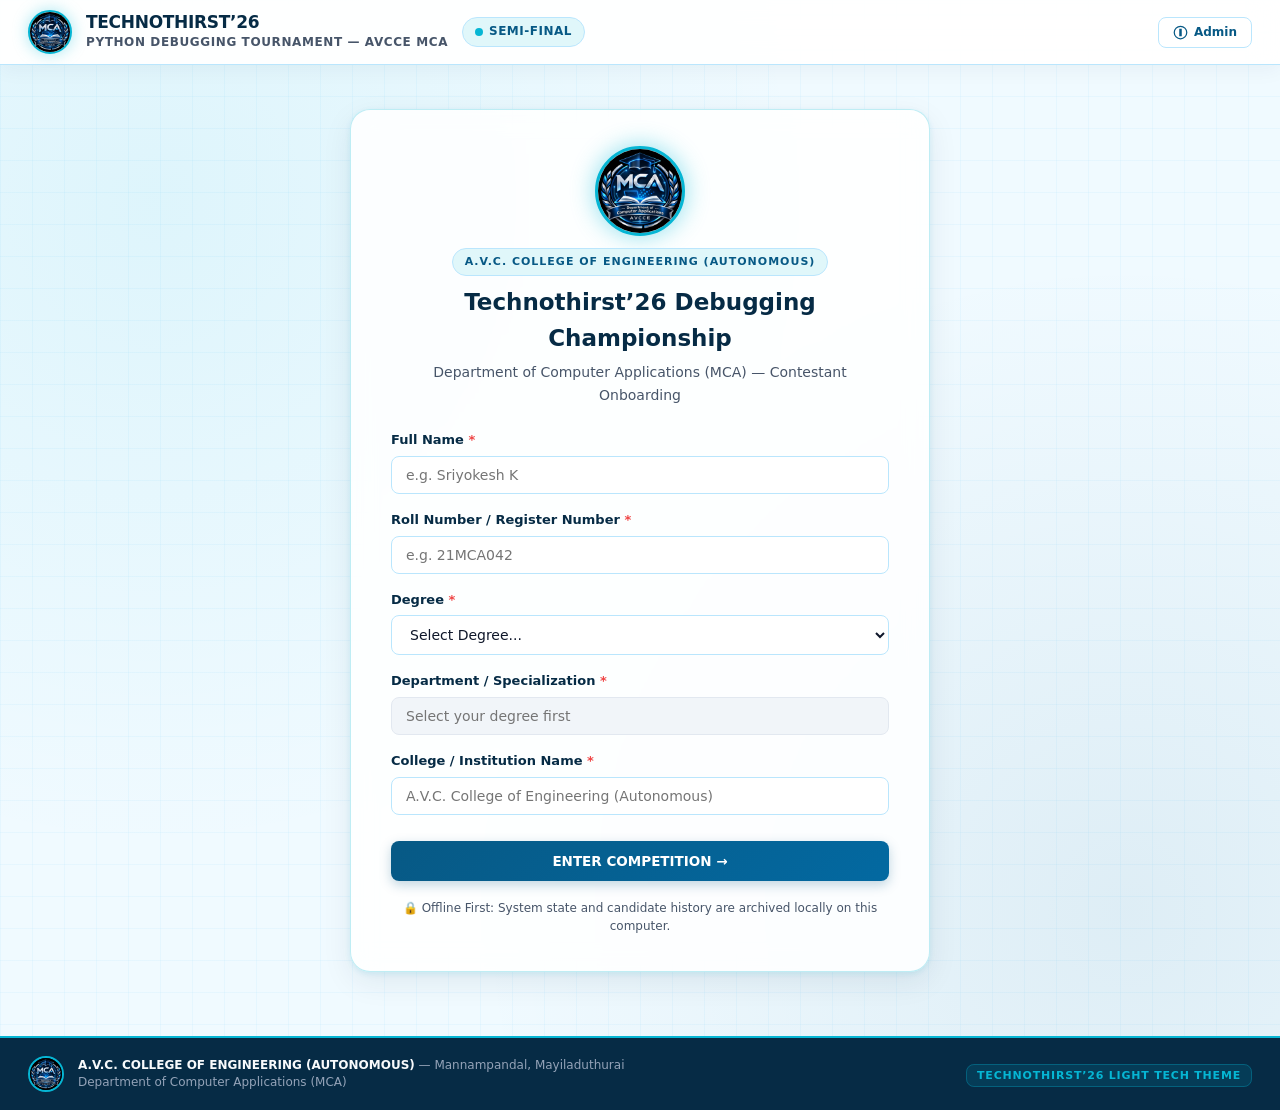
==== commit f6879af0: "feat: question skipping, cyclical auto-reroute, pause overlay resume without password, and lag optim" ====
--- a/index.html
+++ b/index.html
@@ -100,7 +100,7 @@
 
           <div class="reg-form-group">
             <label for="regCollege">College / Institution Name <span class="req">*</span></label>
-            <input type="text" id="regCollege" class="reg-form-input" placeholder="A.V.C. College of Engineering (Autonomous)" value="A.V.C. College of Engineering (Autonomous)" required>
+            <input type="text" id="regCollege" class="reg-form-input" placeholder="A.V.C. College of Engineering (Autonomous)"  required>
             <div class="reg-form-error" id="errCollege">College name is required.</div>
           </div>
 
@@ -239,9 +239,8 @@
         <!-- Stage & Status Bar -->
         <div class="stage-status-bar">
           <div class="stage-status-left">
-            <span id="wsStageBadge" class="stage-title-tag">SEMI-FINAL</span>
-            <span id="wsQuestionNum" class="stage-difficulty-tag">QUESTION 1 / 4</span>
-            <span id="wsDifficulty" class="stage-difficulty-tag">MODERATE</span>
+            <span id="wsStageBadge" class="stage-title-tag">SEMI-FINAL EXAMINATION</span>
+            <span id="wsQuestionNum" class="stage-meta-tag">QUESTION 1 / 4</span>
           </div>
           <div class="stage-meta-info">
             <span id="wsCandidateName">Candidate: --</span>
@@ -252,12 +251,21 @@
         <!-- TWO-COLUMN WORKSPACE -->
         <div class="workspace-columns">
           
-          <!-- LEFT COLUMN: 2-LINE QUESTION + BUGGY CODE VIEWER -->
+          <!-- LEFT COLUMN: QUESTION + TARGET OUTPUT + BUGGY CODE VIEWER -->
           <div class="left-code-column">
             
             <div class="left-question-box">
               <div id="specTitle" class="left-question-title">Problem Title</div>
               <p id="specShortPrompt" class="left-question-desc">Maximum two lines of concise problem statement explaining what the code is intended to compute.</p>
+              
+              <!-- Target Output Display for Output-Based Examination -->
+              <div class="expected-output-box">
+                <div class="expected-output-header">
+                  <svg width="13" height="13" viewBox="0 0 24 24" fill="none" stroke="currentColor" stroke-width="2"><polyline points="4 17 10 11 4 5"/><line x1="12" y1="19" x2="20" y2="19"/></svg>
+                  Target Program Output:
+                </div>
+                <div id="specExpectedOutput" class="expected-output-body">Output will appear here</div>
+              </div>
             </div>
 
             <div class="code-box-wrapper">
@@ -295,6 +303,9 @@
                 id="txtCorrectedCode" 
                 class="editor-textarea" 
                 placeholder="Paste your corrected Python code here..."
+                autocomplete="off"
+                autocorrect="off"
+                autocapitalize="off"
                 spellcheck="false"
               ></textarea>
 
@@ -308,6 +319,10 @@
 
                   <button id="btnNextQuestion" class="btn btn-success" disabled>
                     NEXT QUESTION →
+                  </button>
+
+                  <button id="btnSkipQuestion" class="btn btn-secondary" title="Skip this question to solve it later">
+                    ↷ SKIP QUESTION
                   </button>
 
                   <button id="btnFinishTest" class="btn btn-gold" style="display: none;" disabled>
@@ -409,7 +424,6 @@
           <thead>
             <tr>
               <th>Question</th>
-              <th>Difficulty</th>
               <th>Status</th>
               <th>Time Consumed</th>
               <th>Errors Solved</th>
@@ -617,11 +631,21 @@
     </div>
   </div>
 
-  <!-- FULLSCREEN PAUSE SCREEN OVERLAY (NO PARTICIPANT RESUME BUTTON) -->
+  <!-- FULLSCREEN PAUSE SCREEN OVERLAY WITH COORDINATOR RESUME CONTROLS -->
   <div id="pauseOverlay" class="pause-screen-overlay">
     <div class="pause-icon">⏸</div>
     <h2>TEST PAUSED</h2>
     <p>The coordinator has temporarily paused the competition environment. Please wait for the session to be resumed.</p>
+    
+    <!-- COORDINATOR RESUME CONTROLS (NO PASSWORD REQUIRED) -->
+    <div class="pause-admin-box">
+      <button id="btnOverlayResume" class="btn btn-success btn-resume-overlay">
+        ▶ RESUME TEST
+      </button>
+      <button id="btnOverlayAdminPanel" class="btn btn-secondary btn-admin-overlay">
+        ⚙ COORDINATOR DASHBOARD
+      </button>
+    </div>
   </div>
 
   <!-- CONFETTI CANVAS -->
--- a/style.css
+++ b/style.css
@@ -195,6 +195,14 @@
   background: var(--success-bg);
   border-color: var(--success-border);
   color: var(--success-green);
+  cursor: not-allowed;
+  opacity: 0.9;
+}
+
+.q-step-pill.skipped {
+  background: #FFFBEB;
+  border-color: #FCD34D;
+  color: #B45309;
 }
 
 .q-step-pill.locked {
@@ -737,22 +745,16 @@
   color: var(--primary-color);
 }
 
-.stage-difficulty-tag {
-  font-size: 11px;
+.stage-meta-tag {
+  font-size: 11.5px;
   font-weight: 700;
   text-transform: uppercase;
   letter-spacing: 0.5px;
-  padding: 3px 8px;
+  padding: 3px 10px;
   border-radius: var(--radius-sm);
   background: var(--bg-ice);
   color: var(--secondary-color);
   border: 1px solid var(--border-color);
-}
-
-.stage-difficulty-tag.hard {
-  background: #FEE2E2;
-  color: #991B1B;
-  border-color: #FCA5A5;
 }
 
 .stage-meta-info {
@@ -799,6 +801,40 @@
   color: var(--text-primary);
   line-height: 1.5;
   white-space: pre-line;
+}
+
+.expected-output-box {
+  background: var(--bg-ice-subtle);
+  border: 1px solid var(--border-color);
+  border-radius: var(--radius-sm);
+  padding: 10px 14px;
+  margin-top: 10px;
+}
+
+.expected-output-header {
+  font-family: var(--heading-font);
+  font-size: 11.5px;
+  font-weight: 700;
+  text-transform: uppercase;
+  color: var(--secondary-color);
+  display: flex;
+  align-items: center;
+  gap: 6px;
+  margin-bottom: 4px;
+  letter-spacing: 0.5px;
+}
+
+.expected-output-body {
+  font-family: var(--technical-font);
+  font-size: 13px;
+  font-weight: 700;
+  color: #065F46;
+  background: #ECFDF5;
+  border: 1px solid #A7F3D0;
+  padding: 6px 12px;
+  border-radius: 6px;
+  user-select: all;
+  overflow-x: auto;
 }
 
 .code-box-wrapper {
@@ -1287,7 +1323,7 @@
   height: 100vh;
   background: rgba(6, 43, 69, 0.65);
   backdrop-filter: blur(6px);
-  z-index: 1000;
+  z-index: 10001;
   align-items: center;
   justify-content: center;
   padding: 20px;
@@ -1468,6 +1504,53 @@
   line-height: 1.6;
 }
 
+.pause-admin-box {
+  margin-top: 28px;
+  display: flex;
+  gap: 14px;
+  justify-content: center;
+  align-items: center;
+  flex-wrap: wrap;
+  z-index: 10000;
+}
+
+.btn-resume-overlay {
+  background: linear-gradient(135deg, #10B981, #059669) !important;
+  color: #FFFFFF !important;
+  border: 1px solid #34D399 !important;
+  padding: 12px 28px !important;
+  font-size: 15px !important;
+  font-weight: 800 !important;
+  letter-spacing: 0.5px;
+  box-shadow: 0 4px 18px rgba(16, 185, 129, 0.45) !important;
+  cursor: pointer;
+  border-radius: var(--radius-sm);
+  transition: all 0.2s ease;
+}
+
+.btn-resume-overlay:hover {
+  background: linear-gradient(135deg, #059669, #047857) !important;
+  transform: translateY(-1px);
+  box-shadow: 0 6px 22px rgba(16, 185, 129, 0.6) !important;
+}
+
+.btn-admin-overlay {
+  background: rgba(255, 255, 255, 0.12) !important;
+  border: 1px solid rgba(255, 255, 255, 0.3) !important;
+  color: #FFFFFF !important;
+  padding: 12px 22px !important;
+  font-size: 13.5px !important;
+  font-weight: 700 !important;
+  cursor: pointer;
+  border-radius: var(--radius-sm);
+  transition: all 0.2s ease;
+}
+
+.btn-admin-overlay:hover {
+  background: rgba(255, 255, 255, 0.22) !important;
+  border-color: rgba(255, 255, 255, 0.5) !important;
+}
+
 /* CONFETTI CANVAS */
 #confettiCanvas {
   position: fixed;
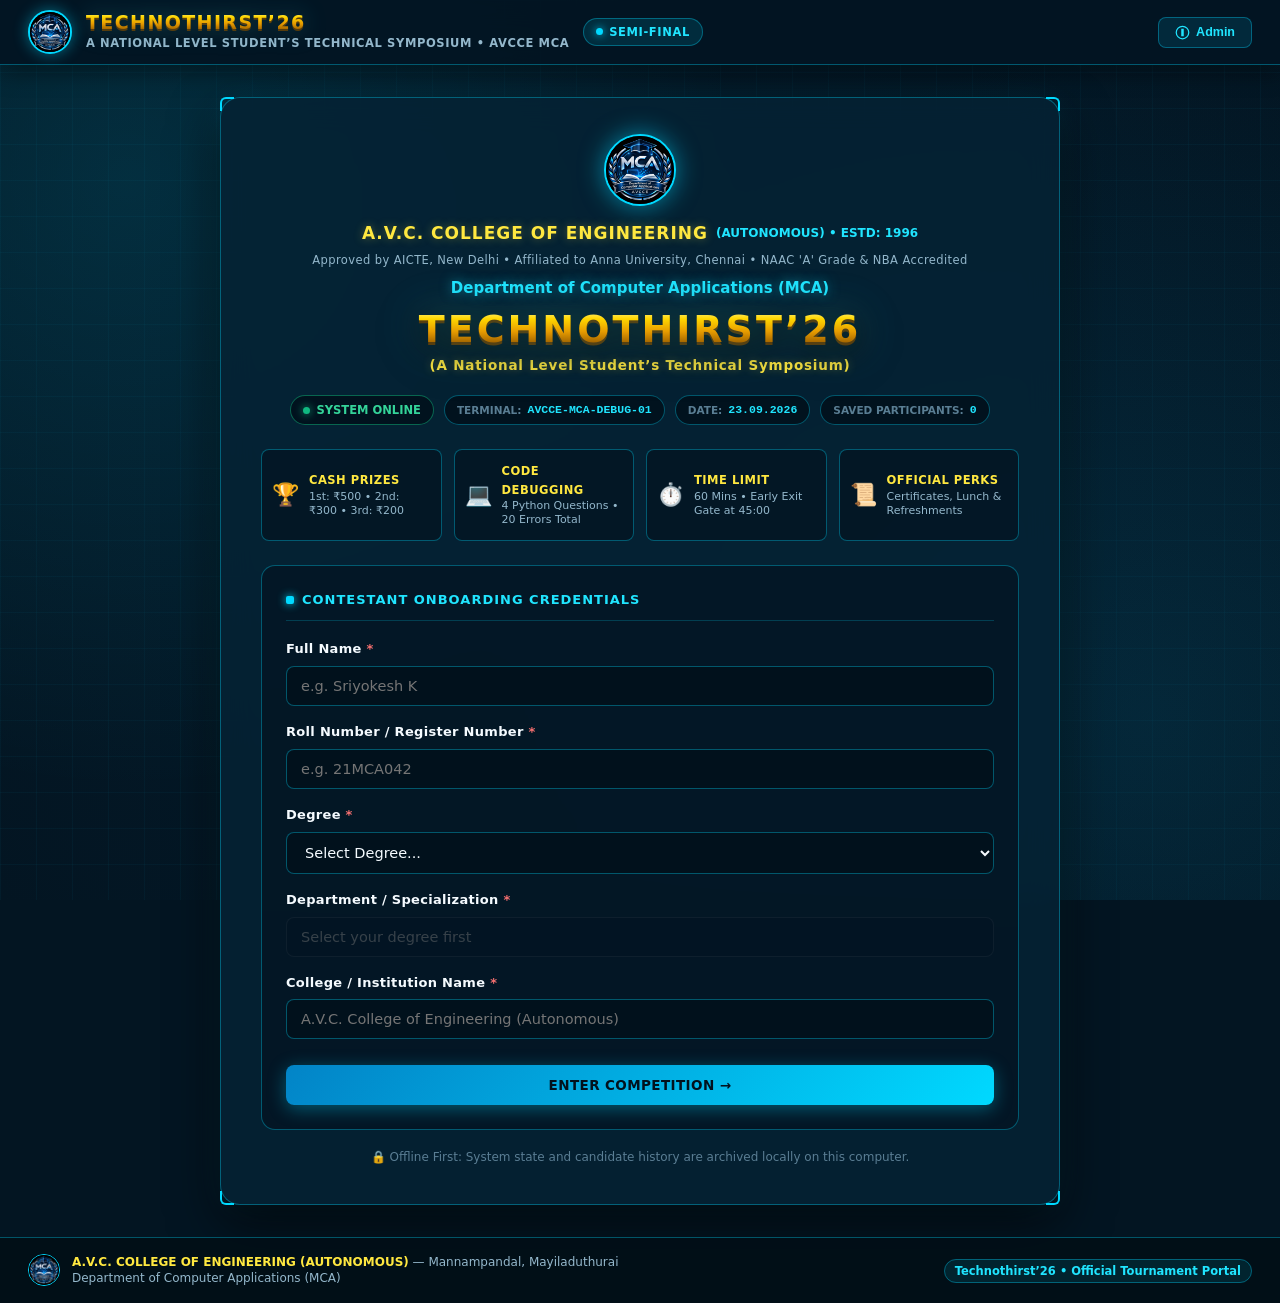
==== commit d6e24734: "feat(ui): redesign website to match Technothirst'26 poster aesthetic and innovate participant regist" ====
--- a/index.html
+++ b/index.html
@@ -3,8 +3,8 @@
 <head>
   <meta charset="UTF-8">
   <meta name="viewport" content="width=device-width, initial-scale=1.0">
-  <title>Python Debugging Tournament — Technothirst’26 | AVCCE MCA</title>
-  <!-- Technothirst’26 Light Tech Theme Stylesheet -->
+  <title>TECHNOTHIRST’26 — Python Debugging Tournament | AVCCE MCA</title>
+  <!-- Technothirst’26 Cyber Tech Theme Stylesheet -->
   <link rel="stylesheet" href="style.css">
 </head>
 <body>
@@ -12,10 +12,12 @@
   <!-- TOP NAVBAR -->
   <header class="top-navbar">
     <div class="brand-group">
-      <img src="assets/logo.jpg" onerror="this.onerror=null; this.src='logo.jpg';" alt="AVCCE MCA Logo" class="brand-logo-img">
+      <div class="brand-logo-wrapper">
+        <img src="assets/logo.jpg" onerror="this.onerror=null; this.src='logo.jpg';" alt="AVCCE MCA Logo" class="brand-logo-img">
+      </div>
       <div class="brand-info">
         <h1>TECHNOTHIRST’26</h1>
-        <span>Python Debugging Tournament — AVCCE MCA</span>
+        <span>A National Level Student’s Technical Symposium &bull; AVCCE MCA</span>
       </div>
       <div id="navStageBadge" class="nav-stage-badge">
         <span class="pulse-dot"></span>
@@ -46,68 +48,145 @@
   <!-- MAIN APP VIEWS -->
   <main class="app-main">
 
-    <!-- VIEW 1: REGISTRATION -->
+    <!-- VIEW 1: REGISTRATION (INNOVATIVE CYBER COMMAND TERMINAL) -->
     <section id="viewRegistration" class="view-screen active">
-      <div class="reg-wrapper">
+      <div class="reg-wrapper cyber-panel">
+        <!-- Cyber Corner Notch Accents -->
+        <span class="cyber-corner top-left"></span>
+        <span class="cyber-corner top-right"></span>
+        <span class="cyber-corner bottom-left"></span>
+        <span class="cyber-corner bottom-right"></span>
+
         <div class="reg-header">
           <div class="reg-logo-container">
             <img src="assets/logo.jpg" onerror="this.onerror=null; this.src='logo.jpg';" alt="AVCCE MCA Logo" class="reg-hero-logo">
           </div>
-          <span class="reg-badge">A.V.C. COLLEGE OF ENGINEERING (AUTONOMOUS)</span>
-          <h2>Technothirst’26 Debugging Championship</h2>
-          <p>Department of Computer Applications (MCA) — Contestant Onboarding</p>
-        </div>
-
-        <form id="formRegistration" novalidate>
-          <div class="reg-form-group">
-            <label for="regStudentName">Full Name <span class="req">*</span></label>
-            <input type="text" id="regStudentName" class="reg-form-input" placeholder="e.g. Sriyokesh K" required>
-            <div class="reg-form-error" id="errStudentName">Student name is required.</div>
-          </div>
-
-          <div class="reg-form-group">
-            <label for="regRollNo">Roll Number / Register Number <span class="req">*</span></label>
-            <input type="text" id="regRollNo" class="reg-form-input" placeholder="e.g. 21MCA042" required>
-            <div class="reg-form-error" id="errRollNo">Register number is required.</div>
-          </div>
-
-          <!-- DEGREE DROPDOWN (11 SPECIFIED DEGREES) -->
-          <div class="reg-form-group">
-            <label for="regDegree">Degree <span class="req">*</span></label>
-            <select id="regDegree" name="degree" class="reg-form-select" required>
-              <option value="" disabled selected>Select Degree...</option>
-              <option value="B.Sc Computer Science">B.Sc Computer Science</option>
-              <option value="BCA">BCA</option>
-              <option value="B.E Computer Science and Engineering">B.E Computer Science and Engineering</option>
-              <option value="B.Tech Information Technology">B.Tech Information Technology</option>
-              <option value="B.Tech Artificial Intelligence and Data Science">B.Tech Artificial Intelligence and Data Science</option>
-              <option value="B.Sc Information Technology">B.Sc Information Technology</option>
-              <option value="B.Sc Artificial Intelligence">B.Sc Artificial Intelligence</option>
-              <option value="M.Sc Computer Science">M.Sc Computer Science</option>
-              <option value="MCA">MCA</option>
-              <option value="M.E Computer Science and Engineering">M.E Computer Science and Engineering</option>
-              <option value="M.Tech Information Technology">M.Tech Information Technology</option>
-            </select>
-            <div class="reg-form-error" id="errDegree">Please select your registered degree.</div>
-          </div>
-
-          <!-- DEPARTMENT MANUAL TEXT INPUT (ENABLED ONLY AFTER DEGREE SELECTION) -->
-          <div class="reg-form-group">
-            <label for="regDepartment">Department / Specialization <span class="req">*</span></label>
-            <input type="text" id="regDepartment" name="department" class="reg-form-input" placeholder="Select your degree first" disabled required>
-            <div class="reg-form-error" id="errDepartment">Department is required.</div>
-          </div>
-
-          <div class="reg-form-group">
-            <label for="regCollege">College / Institution Name <span class="req">*</span></label>
-            <input type="text" id="regCollege" class="reg-form-input" placeholder="A.V.C. College of Engineering (Autonomous)"  required>
-            <div class="reg-form-error" id="errCollege">College name is required.</div>
-          </div>
-
-          <button type="submit" class="btn btn-primary" style="width: 100%; padding: 12px; margin-top: 10px;">
-            ENTER COMPETITION →
-          </button>
-        </form>
+          
+          <div class="reg-institution-badge">
+            <span class="inst-name">A.V.C. COLLEGE OF ENGINEERING</span>
+            <span class="inst-tag">(AUTONOMOUS) &bull; ESTD: 1996</span>
+          </div>
+          <div class="reg-accredit-sub">
+            Approved by AICTE, New Delhi &bull; Affiliated to Anna University, Chennai &bull; NAAC 'A' Grade & NBA Accredited
+          </div>
+          <div class="reg-dept-highlight">
+            Department of Computer Applications (MCA)
+          </div>
+
+          <h2 class="reg-brand-title">TECHNOTHIRST’26</h2>
+          <div class="reg-symposium-subtitle">(A National Level Student’s Technical Symposium)</div>
+          
+          <!-- Telemetry Live Bar -->
+          <div class="reg-telemetry-strip">
+            <div class="telemetry-chip live">
+              <span class="pulse-dot"></span>
+              <span>SYSTEM ONLINE</span>
+            </div>
+            <div class="telemetry-chip">
+              <span class="t-label">TERMINAL:</span>
+              <span class="t-val">AVCCE-MCA-DEBUG-01</span>
+            </div>
+            <div class="telemetry-chip">
+              <span class="t-label">DATE:</span>
+              <span class="t-val">23.09.2026</span>
+            </div>
+            <div class="telemetry-chip">
+              <span class="t-label">SAVED PARTICIPANTS:</span>
+              <span class="t-val" id="regCachedCount">0</span>
+            </div>
+          </div>
+        </div>
+
+        <!-- Symposium Event Highlights (Extracted directly from official poster) -->
+        <div class="symposium-highlights-grid">
+          <div class="symp-feature-card">
+            <div class="symp-feat-icon">🏆</div>
+            <div class="symp-feat-content">
+              <span class="symp-feat-title">CASH PRIZES</span>
+              <span class="symp-feat-desc">1st: ₹500 &bull; 2nd: ₹300 &bull; 3rd: ₹200</span>
+            </div>
+          </div>
+          <div class="symp-feature-card">
+            <div class="symp-feat-icon">💻</div>
+            <div class="symp-feat-content">
+              <span class="symp-feat-title">CODE DEBUGGING</span>
+              <span class="symp-feat-desc">4 Python Questions &bull; 20 Errors Total</span>
+            </div>
+          </div>
+          <div class="symp-feature-card">
+            <div class="symp-feat-icon">⏱️</div>
+            <div class="symp-feat-content">
+              <span class="symp-feat-title">TIME LIMIT</span>
+              <span class="symp-feat-desc">60 Mins &bull; Early Exit Gate at 45:00</span>
+            </div>
+          </div>
+          <div class="symp-feature-card">
+            <div class="symp-feat-icon">📜</div>
+            <div class="symp-feat-content">
+              <span class="symp-feat-title">OFFICIAL PERKS</span>
+              <span class="symp-feat-desc">Certificates, Lunch & Refreshments</span>
+            </div>
+          </div>
+        </div>
+
+        <!-- Contestant Registration Console -->
+        <div class="reg-form-console-card">
+          <div class="console-card-header">
+            <span class="console-bullet"></span>
+            <span class="console-title">CONTESTANT ONBOARDING CREDENTIALS</span>
+          </div>
+
+          <form id="formRegistration" novalidate>
+            <div class="reg-form-group">
+              <label for="regStudentName">Full Name <span class="req">*</span></label>
+              <input type="text" id="regStudentName" class="reg-form-input" placeholder="e.g. Sriyokesh K" required>
+              <div class="reg-form-error" id="errStudentName">Student name is required.</div>
+            </div>
+
+            <div class="reg-form-group">
+              <label for="regRollNo">Roll Number / Register Number <span class="req">*</span></label>
+              <input type="text" id="regRollNo" class="reg-form-input" placeholder="e.g. 21MCA042" required>
+              <div class="reg-form-error" id="errRollNo">Register number is required.</div>
+            </div>
+
+            <!-- DEGREE DROPDOWN (11 SPECIFIED DEGREES) -->
+            <div class="reg-form-group">
+              <label for="regDegree">Degree <span class="req">*</span></label>
+              <select id="regDegree" name="degree" class="reg-form-select" required>
+                <option value="" disabled selected>Select Degree...</option>
+                <option value="B.Sc Computer Science">B.Sc Computer Science</option>
+                <option value="BCA">BCA</option>
+                <option value="B.E Computer Science and Engineering">B.E Computer Science and Engineering</option>
+                <option value="B.Tech Information Technology">B.Tech Information Technology</option>
+                <option value="B.Tech Artificial Intelligence and Data Science">B.Tech Artificial Intelligence and Data Science</option>
+                <option value="B.Sc Information Technology">B.Sc Information Technology</option>
+                <option value="B.Sc Artificial Intelligence">B.Sc Artificial Intelligence</option>
+                <option value="M.Sc Computer Science">M.Sc Computer Science</option>
+                <option value="MCA">MCA</option>
+                <option value="M.E Computer Science and Engineering">M.E Computer Science and Engineering</option>
+                <option value="M.Tech Information Technology">M.Tech Information Technology</option>
+              </select>
+              <div class="reg-form-error" id="errDegree">Please select your registered degree.</div>
+            </div>
+
+            <!-- DEPARTMENT MANUAL TEXT INPUT (ENABLED ONLY AFTER DEGREE SELECTION) -->
+            <div class="reg-form-group">
+              <label for="regDepartment">Department / Specialization <span class="req">*</span></label>
+              <input type="text" id="regDepartment" name="department" class="reg-form-input" placeholder="Select your degree first" disabled required>
+              <div class="reg-form-error" id="errDepartment">Department is required.</div>
+            </div>
+
+            <div class="reg-form-group">
+              <label for="regCollege">College / Institution Name <span class="req">*</span></label>
+              <input type="text" id="regCollege" class="reg-form-input" placeholder="A.V.C. College of Engineering (Autonomous)"  required>
+              <div class="reg-form-error" id="errCollege">College name is required.</div>
+            </div>
+
+            <button type="submit" class="btn btn-primary" style="width: 100%; padding: 12px; margin-top: 10px;">
+              ENTER COMPETITION →
+            </button>
+          </form>
+        </div>
 
         <p class="reg-footer-note">
           🔒 Offline First: System state and candidate history are archived locally on this computer.
@@ -468,7 +547,7 @@
         </div>
       </div>
       <div>
-        <span class="footer-tag">Technothirst’26 Light Tech Theme</span>
+        <span class="footer-tag">Technothirst’26 &bull; Official Tournament Portal</span>
       </div>
     </div>
   </footer>
--- a/style.css
+++ b/style.css
@@ -1,53 +1,76 @@
 /* ==========================================================================
-   TECHNOTHIRST’26 LIGHT TECH THEME
-   Visual Style: Modern College Technical Symposium
-   Theme: Premium Light Futuristic Technology
-   Colors: White + Ice Blue + Soft Cyan, Deep Navy #062B45, Tech Blue #075985, Accent #06B6D4
+   TECHNOTHIRST’26 — OFFICIAL DIGITAL TOURNAMENT THEME
+   Visual Style: Cybernetic Space Navy & Luminous Cyan with 3D Metallic Gold
+   Primary Visual Reference: Official Technothirst'26 Symposium Poster
+   Department of Computer Applications (MCA) — A.V.C. College of Engineering
    ========================================================================== */
+
 :root {
-  --primary-color: #062B45;
-  --secondary-color: #075985;
-  --accent-color: #06B6D4;
-  --highlight-color: #FACC15;
-  --gold-color: #EAB308;
-  --surface-color: #FFFFFF;
-  --soft-background: #F0FAFF;
-  --text-primary: #0F172A;
-  --text-secondary: #475569;
-  --border-color: #BAE6FD;
-  
-  --bg-ice: #E0F7FA;
-  --bg-ice-subtle: #F0FAFF;
-  --card-bg: rgba(255, 255, 255, 0.88);
-  --card-border: 1px solid rgba(6, 182, 212, 0.25);
-  --card-radius: 20px;
-  --card-shadow: 0 10px 30px rgba(6, 43, 69, 0.08), 0 2px 6px rgba(6, 182, 212, 0.12);
-  --glow-cyan: 0 0 16px rgba(6, 182, 212, 0.35);
+  /* Color Palette strictly derived from Technothirst'26 Poster */
+  --bg-space-dark: #031522;
+  --bg-space-secondary: #062437;
+  --bg-panel-cyber: rgba(5, 35, 52, 0.85);
+  --bg-card-dark: rgba(3, 21, 34, 0.78);
+  --bg-input-dark: rgba(2, 17, 28, 0.9);
+  --bg-terminal-code: #020B14;
+
+  --cyan-primary: #00D9FF;
+  --cyan-bright: #20E5FF;
+  --cyan-teal: #00AFC7;
+  --cyan-deep: #087EA4;
+  --cyan-border: rgba(0, 217, 255, 0.35);
+  --cyan-border-focus: rgba(0, 217, 255, 0.8);
+  --cyan-glow: 0 0 20px rgba(0, 217, 255, 0.35);
+  --cyan-glow-subtle: 0 0 12px rgba(0, 217, 255, 0.18);
+
+  --gold-primary: #FFD400;
+  --gold-warm: #FFE840;
+  --gold-dark: #8A5200;
+  --gold-glow: 0 0 20px rgba(255, 212, 0, 0.35);
+
+  --text-primary: #F5FBFF;
+  --text-secondary: #94B8CC;
+  --text-muted: #5A7E94;
+  --text-cyan: #20E5FF;
+  --text-gold: #FFDF6D;
 
   --success-green: #10B981;
-  --success-bg: #ECFDF5;
-  --success-border: #A7F3D0;
+  --success-bright: #34D399;
+  --success-bg: rgba(16, 185, 129, 0.16);
+  --success-border: rgba(16, 185, 129, 0.45);
+  --success-glow: 0 0 18px rgba(16, 185, 129, 0.3);
+
   --error-red: #EF4444;
-  --error-bg: #FEF2F2;
-  --error-border: #FECACA;
-
-  --code-bg: #0B192C;
-  --code-panel: #071221;
+  --error-bright: #F87171;
+  --error-bg: rgba(239, 68, 68, 0.16);
+  --error-border: rgba(239, 68, 68, 0.45);
+  --error-glow: 0 0 18px rgba(239, 68, 68, 0.3);
+
+  --warning-amber: #F59E0B;
+  --warning-bg: rgba(245, 158, 11, 0.16);
+  --warning-border: rgba(245, 158, 11, 0.4);
+
+  --code-bg: #020B14;
+  --code-panel: #041424;
   --code-text: #E2E8F0;
   --code-kw: #38BDF8;
   --code-str: #34D399;
   --code-num: #FBBF24;
-  --code-com: #94A3B8;
+  --code-com: #64748B;
   --code-fn: #F472B6;
-  --code-op: #F87171;
-
-  --heading-font: 'Space Grotesk', 'Sora', 'Segoe UI', system-ui, sans-serif;
+
+  --heading-font: 'Space Grotesk', 'Rajdhani', 'Orbitron', 'Segoe UI', system-ui, sans-serif;
   --body-font: 'Inter', 'Manrope', 'Segoe UI', system-ui, sans-serif;
-  --technical-font: 'IBM Plex Mono', 'JetBrains Mono', 'Consolas', monospace;
+  --technical-font: 'Consolas', 'JetBrains Mono', 'IBM Plex Mono', monospace;
+
   --radius-sm: 8px;
   --radius-md: 14px;
-}
-
+  --radius-lg: 20px;
+}
+
+/* ==========================================================================
+   GLOBAL RESET & CYBERNETIC BACKGROUND
+   ========================================================================== */
 * {
   box-sizing: border-box;
   margin: 0;
@@ -55,7 +78,7 @@
 }
 
 body {
-  background-color: var(--soft-background);
+  background-color: var(--bg-space-dark);
   color: var(--text-primary);
   font-family: var(--body-font);
   font-size: 15px;
@@ -63,21 +86,41 @@
   min-height: 100vh;
   display: flex;
   flex-direction: column;
+  overflow-x: hidden;
   background-image: 
-    radial-gradient(circle at 12% 18%, rgba(6, 182, 212, 0.08) 0%, transparent 45%),
-    radial-gradient(circle at 88% 82%, rgba(7, 89, 133, 0.08) 0%, transparent 45%),
-    linear-gradient(to right, rgba(186, 230, 253, 0.2) 1px, transparent 1px),
-    linear-gradient(to bottom, rgba(186, 230, 253, 0.2) 1px, transparent 1px);
-  background-size: 100% 100%, 100% 100%, 32px 32px, 32px 32px;
+    radial-gradient(circle at 10% 20%, rgba(0, 217, 255, 0.12) 0%, transparent 45%),
+    radial-gradient(circle at 90% 80%, rgba(8, 126, 164, 0.16) 0%, transparent 50%),
+    radial-gradient(circle at 50% 50%, rgba(6, 36, 55, 0.5) 0%, transparent 100%),
+    linear-gradient(to right, rgba(0, 217, 255, 0.04) 1px, transparent 1px),
+    linear-gradient(to bottom, rgba(0, 217, 255, 0.04) 1px, transparent 1px);
+  background-size: 100% 100%, 100% 100%, 100% 100%, 36px 36px, 36px 36px;
+  background-attachment: fixed;
+}
+
+/* Custom Cyber Scrollbar */
+::-webkit-scrollbar {
+  width: 8px;
+  height: 8px;
+}
+::-webkit-scrollbar-track {
+  background: var(--bg-space-dark);
+}
+::-webkit-scrollbar-thumb {
+  background: var(--cyan-deep);
+  border-radius: 4px;
+  border: 1px solid var(--cyan-border);
+}
+::-webkit-scrollbar-thumb:hover {
+  background: var(--cyan-primary);
 }
 
 /* ==========================================================================
    TOP NAVIGATION
    ========================================================================== */
 .top-navbar {
-  background: rgba(255, 255, 255, 0.94);
-  backdrop-filter: blur(14px);
-  border-bottom: 1px solid var(--border-color);
+  background: rgba(3, 21, 34, 0.94);
+  backdrop-filter: blur(16px);
+  border-bottom: 1px solid var(--cyan-border);
   position: sticky;
   top: 0;
   z-index: 100;
@@ -85,13 +128,20 @@
   display: flex;
   align-items: center;
   justify-content: space-between;
-  box-shadow: 0 4px 20px rgba(6, 43, 69, 0.05);
+  box-shadow: 0 4px 25px rgba(0, 0, 0, 0.6), 0 0 15px rgba(0, 217, 255, 0.08);
 }
 
 .brand-group {
   display: flex;
   align-items: center;
   gap: 14px;
+}
+
+.brand-logo-wrapper {
+  position: relative;
+  display: flex;
+  align-items: center;
+  justify-content: center;
 }
 
 .brand-logo-img {
@@ -99,27 +149,31 @@
   height: 44px;
   border-radius: 50%;
   object-fit: cover;
-  border: 2px solid var(--accent-color);
-  box-shadow: var(--glow-cyan);
-  background: #000;
-  transition: transform 0.25s ease;
+  border: 2px solid var(--cyan-primary);
+  box-shadow: 0 0 15px rgba(0, 217, 255, 0.45);
+  background: #020B14;
+  transition: transform 0.25s ease, box-shadow 0.25s ease;
 }
 
 .brand-logo-img:hover {
   transform: scale(1.08);
+  box-shadow: 0 0 25px rgba(0, 217, 255, 0.7);
 }
 
 .brand-info h1 {
   font-family: var(--heading-font);
-  font-size: 17px;
-  font-weight: 800;
-  color: var(--primary-color);
-  letter-spacing: -0.3px;
+  font-size: 19px;
+  font-weight: 900;
+  letter-spacing: 1.4px;
   line-height: 1.2;
+  background: linear-gradient(180deg, #FFF8B0 0%, #FFD700 25%, #E69B00 55%, #8A5200 90%, #FFD700 100%);
+  -webkit-background-clip: text;
+  -webkit-text-fill-color: transparent;
+  filter: drop-shadow(0 0 12px rgba(0, 217, 255, 0.35)) drop-shadow(0 2px 0 #5c3500);
 }
 
 .brand-info span {
-  font-size: 12px;
+  font-size: 11.5px;
   color: var(--text-secondary);
   font-weight: 600;
   display: block;
@@ -131,31 +185,32 @@
   display: inline-flex;
   align-items: center;
   gap: 6px;
-  background: var(--bg-ice);
-  border: 1px solid var(--border-color);
+  background: rgba(0, 217, 255, 0.12);
+  border: 1px solid var(--cyan-border);
   padding: 4px 12px;
   border-radius: 9999px;
-  font-size: 12px;
-  font-weight: 700;
-  color: var(--secondary-color);
-  text-transform: uppercase;
-  letter-spacing: 0.5px;
+  font-size: 11.5px;
+  font-weight: 800;
+  color: var(--cyan-bright);
+  letter-spacing: 0.6px;
 }
 
 .nav-stage-badge .pulse-dot {
-  width: 8px;
-  height: 8px;
+  width: 7px;
+  height: 7px;
   border-radius: 50%;
-  background: var(--accent-color);
-  animation: pulse 2s infinite;
-}
-
-@keyframes pulse {
-  0% { transform: scale(0.9); opacity: 1; }
-  50% { transform: scale(1.3); opacity: 0.5; }
-  100% { transform: scale(0.9); opacity: 1; }
-}
-
+  background: var(--cyan-primary);
+  box-shadow: 0 0 8px var(--cyan-primary);
+  animation: pulse-glow 2s infinite;
+}
+
+@keyframes pulse-glow {
+  0% { transform: scale(0.9); opacity: 0.7; }
+  50% { transform: scale(1.3); opacity: 1; box-shadow: 0 0 14px var(--cyan-bright); }
+  100% { transform: scale(0.9); opacity: 0.7; }
+}
+
+/* Question Steps in Navbar */
 .nav-center-progress {
   display: none;
   align-items: center;
@@ -178,39 +233,41 @@
   font-family: var(--technical-font);
   font-size: 12px;
   font-weight: 700;
-  border: 1px solid var(--border-color);
-  background: var(--surface-color);
+  border: 1px solid var(--cyan-border);
+  background: var(--bg-card-dark);
   color: var(--text-secondary);
-  transition: all 0.2s ease;
+  transition: all 0.25s ease;
 }
 
 .q-step-pill.active {
-  background: var(--secondary-color);
-  border-color: var(--secondary-color);
-  color: #fff;
-  box-shadow: 0 2px 8px rgba(7, 89, 133, 0.3);
+  background: rgba(0, 217, 255, 0.22);
+  border-color: var(--cyan-primary);
+  color: #FFFFFF;
+  box-shadow: 0 0 14px rgba(0, 217, 255, 0.5);
 }
 
 .q-step-pill.completed {
   background: var(--success-bg);
-  border-color: var(--success-border);
-  color: var(--success-green);
+  border-color: var(--success-green);
+  color: var(--success-bright);
+  box-shadow: 0 0 10px rgba(16, 185, 129, 0.3);
   cursor: not-allowed;
-  opacity: 0.9;
+  opacity: 0.95;
 }
 
 .q-step-pill.skipped {
-  background: #FFFBEB;
-  border-color: #FCD34D;
-  color: #B45309;
+  background: var(--warning-bg);
+  border-color: var(--warning-amber);
+  color: var(--gold-warm);
 }
 
 .q-step-pill.locked {
-  background: #F1F5F9;
-  border-color: #E2E8F0;
-  color: #94A3B8;
-}
-
+  background: rgba(3, 21, 34, 0.5);
+  border-color: rgba(255, 255, 255, 0.08);
+  color: var(--text-muted);
+}
+
+/* Timer Box in Navbar */
 .nav-right-controls {
   display: flex;
   align-items: center;
@@ -221,175 +278,186 @@
   display: none;
   align-items: center;
   gap: 10px;
-  background: var(--surface-color);
-  border: 1px solid var(--border-color);
+  background: rgba(4, 20, 32, 0.88);
+  border: 1px solid var(--cyan-border);
   padding: 6px 16px;
   border-radius: var(--radius-md);
-  box-shadow: 0 2px 8px rgba(6, 43, 69, 0.06);
+  box-shadow: 0 0 15px rgba(0, 217, 255, 0.12);
 }
 
 .nav-timer-box.warning {
-  border-color: #FCD34D;
-  background: #FFFBEB;
+  border-color: var(--warning-amber);
+  background: var(--warning-bg);
+  box-shadow: 0 0 15px rgba(245, 158, 11, 0.25);
 }
 
 .nav-timer-box.critical {
-  border-color: #FCA5A5;
-  background: #FEF2F2;
-  animation: pulse-border 1.5s infinite;
-}
-
-@keyframes pulse-border {
-  0% { border-color: #F87171; }
-  50% { border-color: #EF4444; }
-  100% { border-color: #F87171; }
+  border-color: var(--error-red);
+  background: var(--error-bg);
+  animation: pulse-timer-critical 1.2s infinite;
+}
+
+@keyframes pulse-timer-critical {
+  0% { box-shadow: 0 0 10px rgba(239, 68, 68, 0.3); }
+  50% { box-shadow: 0 0 25px rgba(239, 68, 68, 0.7); }
+  100% { box-shadow: 0 0 10px rgba(239, 68, 68, 0.3); }
 }
 
 .timer-label {
   font-size: 11px;
   font-weight: 700;
+  text-transform: uppercase;
+  letter-spacing: 0.6px;
   color: var(--text-secondary);
-  text-transform: uppercase;
-  letter-spacing: 0.5px;
 }
 
 .timer-display {
   font-family: var(--technical-font);
-  font-size: 20px;
-  font-weight: 800;
-  color: var(--primary-color);
-  letter-spacing: 0.5px;
-}
-
-.timer-display.critical {
-  color: var(--error-red);
+  font-size: 16px;
+  font-weight: 800;
+  color: var(--cyan-bright);
+  text-shadow: 0 0 8px rgba(0, 217, 255, 0.5);
+  letter-spacing: 1px;
 }
 
 .btn-admin {
-  background: var(--surface-color);
-  border: 1px solid var(--border-color);
-  color: var(--secondary-color);
-  font-family: var(--body-font);
-  font-size: 12px;
+  background: rgba(8, 126, 164, 0.2);
+  border: 1px solid var(--cyan-border);
+  color: var(--cyan-bright);
+  padding: 7px 16px;
+  border-radius: var(--radius-sm);
+  font-size: 12.5px;
   font-weight: 700;
-  padding: 7px 14px;
-  border-radius: var(--radius-sm);
   cursor: pointer;
-  display: inline-flex;
+  display: flex;
   align-items: center;
   gap: 6px;
-  transition: all 0.2s;
+  transition: all 0.2s ease;
 }
 
 .btn-admin:hover {
-  background: var(--bg-ice);
-  border-color: var(--accent-color);
-  color: var(--primary-color);
+  background: rgba(0, 217, 255, 0.2);
+  border-color: var(--cyan-primary);
+  box-shadow: var(--cyan-glow);
+  transform: translateY(-1px);
 }
 
 /* ==========================================================================
-   BUTTONS & COMMON UI
+   BUTTONS SYSTEM
    ========================================================================== */
 .btn {
+  display: inline-flex;
+  align-items: center;
+  justify-content: center;
+  gap: 8px;
   font-family: var(--body-font);
   font-size: 13.5px;
   font-weight: 700;
-  padding: 8px 18px;
+  padding: 10px 20px;
   border-radius: var(--radius-sm);
   border: none;
   cursor: pointer;
-  display: inline-flex;
-  align-items: center;
-  justify-content: center;
-  gap: 8px;
-  transition: all 0.2s ease;
-  user-select: none;
+  transition: all 0.25s cubic-bezier(0.16, 1, 0.3, 1);
+  letter-spacing: 0.4px;
+  text-decoration: none;
 }
 
 .btn:disabled {
   opacity: 0.45;
   cursor: not-allowed;
+  pointer-events: none;
   box-shadow: none !important;
+  transform: none !important;
 }
 
 .btn-primary {
-  background: linear-gradient(135deg, var(--secondary-color), #0369a1);
-  color: #fff;
-  box-shadow: 0 4px 12px rgba(7, 89, 133, 0.25);
+  background: linear-gradient(135deg, #0284C7 0%, #00D9FF 100%);
+  color: #02111D;
+  box-shadow: 0 4px 18px rgba(0, 217, 255, 0.35);
 }
 
 .btn-primary:hover:not(:disabled) {
-  background: linear-gradient(135deg, #0369a1, #0284c7);
-  box-shadow: 0 6px 16px rgba(7, 89, 133, 0.35);
+  background: linear-gradient(135deg, #0369A1 0%, #20E5FF 100%);
+  box-shadow: 0 6px 24px rgba(0, 217, 255, 0.6);
+  transform: translateY(-2px);
+}
+
+.btn-success {
+  background: linear-gradient(135deg, #059669 0%, #10B981 100%);
+  color: #FFFFFF;
+  box-shadow: 0 4px 18px rgba(16, 185, 129, 0.3);
+}
+
+.btn-success:hover:not(:disabled) {
+  background: linear-gradient(135deg, #047857 0%, #34D399 100%);
+  box-shadow: 0 6px 24px rgba(16, 185, 129, 0.55);
+  transform: translateY(-2px);
+}
+
+.btn-secondary {
+  background: rgba(6, 36, 55, 0.85);
+  border: 1px solid var(--cyan-border);
+  color: var(--text-primary);
+}
+
+.btn-secondary:hover:not(:disabled) {
+  background: rgba(0, 217, 255, 0.15);
+  border-color: var(--cyan-primary);
+  box-shadow: 0 0 14px rgba(0, 217, 255, 0.25);
   transform: translateY(-1px);
 }
 
-.btn-secondary {
-  background: #F1F5F9;
-  border: 1px solid #CBD5E1;
-  color: #334155;
-}
-
-.btn-secondary:hover:not(:disabled) {
-  background: #E2E8F0;
-  color: #0F172A;
-}
-
-.btn-success {
-  background: linear-gradient(135deg, #10B981, #059669);
-  color: #fff;
-  box-shadow: 0 4px 12px rgba(16, 185, 129, 0.25);
-}
-
-.btn-success:hover:not(:disabled) {
-  background: linear-gradient(135deg, #059669, #047857);
-  box-shadow: 0 6px 16px rgba(16, 185, 129, 0.35);
+.btn-danger {
+  background: rgba(239, 68, 68, 0.18);
+  border: 1px solid var(--error-red);
+  color: var(--error-bright);
+}
+
+.btn-danger:hover:not(:disabled) {
+  background: rgba(239, 68, 68, 0.35);
+  box-shadow: var(--error-glow);
   transform: translateY(-1px);
 }
 
+.btn-warning {
+  background: rgba(245, 158, 11, 0.18);
+  border: 1px solid var(--warning-amber);
+  color: var(--gold-warm);
+}
+
+.btn-warning:hover:not(:disabled) {
+  background: rgba(245, 158, 11, 0.35);
+  box-shadow: 0 0 16px rgba(245, 158, 11, 0.4);
+  transform: translateY(-1px);
+}
+
 .btn-gold {
-  background: linear-gradient(135deg, #F59E0B, #D97706);
-  color: #fff;
-  box-shadow: 0 4px 12px rgba(245, 158, 11, 0.25);
+  background: linear-gradient(135deg, #D97706 0%, #F59E0B 100%);
+  color: #02111D;
+  box-shadow: 0 4px 18px rgba(245, 158, 11, 0.4);
 }
 
 .btn-gold:hover:not(:disabled) {
-  background: linear-gradient(135deg, #D97706, #B45309);
-  transform: translateY(-1px);
-}
-
-.btn-danger {
-  background: #EF4444;
-  color: #fff;
-}
-
-.btn-danger:hover:not(:disabled) {
-  background: #DC2626;
-}
-
-.btn-warning {
-  background: #F59E0B;
-  color: #fff;
-}
-
-.btn-warning:hover:not(:disabled) {
-  background: #D97706;
+  background: linear-gradient(135deg, #B45309 0%, #FBBF24 100%);
+  box-shadow: 0 6px 24px rgba(245, 158, 11, 0.6);
+  transform: translateY(-2px);
 }
 
 /* ==========================================================================
-   APP MAIN & VIEWS
+   APP MAIN & VIEW MANAGEMENT
    ========================================================================== */
 .app-main {
   flex: 1;
-  padding: 24px;
-  max-width: 1360px;
-  width: 100%;
-  margin: 0 auto;
+  display: flex;
+  flex-direction: column;
+  position: relative;
+  z-index: 1;
 }
 
 .view-screen {
   display: none;
-  animation: fadeIn 0.25s ease-out;
+  width: 100%;
+  animation: fadeIn 0.35s ease;
 }
 
 .view-screen.active {
@@ -397,21 +465,67 @@
 }
 
 @keyframes fadeIn {
-  from { opacity: 0; transform: translateY(6px); }
+  from { opacity: 0; transform: translateY(8px); }
   to { opacity: 1; transform: translateY(0); }
 }
 
 /* ==========================================================================
-   VIEW 1: REGISTRATION SCREEN
+   CYBER PANEL & CORNER NOTCH BRACKETS
+   ========================================================================== */
+.cyber-panel {
+  position: relative;
+  background: var(--bg-panel-cyber);
+  backdrop-filter: blur(16px);
+  border: 1px solid var(--cyan-border);
+  border-radius: var(--radius-lg);
+  box-shadow: 0 20px 50px rgba(0, 0, 0, 0.6), 0 0 30px rgba(0, 217, 255, 0.08);
+}
+
+.cyber-corner {
+  position: absolute;
+  width: 14px;
+  height: 14px;
+  border-color: var(--cyan-primary);
+  border-style: solid;
+  pointer-events: none;
+  z-index: 2;
+}
+
+.cyber-corner.top-left {
+  top: -1px;
+  left: -1px;
+  border-width: 2.5px 0 0 2.5px;
+  border-top-left-radius: 6px;
+}
+
+.cyber-corner.top-right {
+  top: -1px;
+  right: -1px;
+  border-width: 2.5px 2.5px 0 0;
+  border-top-right-radius: 6px;
+}
+
+.cyber-corner.bottom-left {
+  bottom: -1px;
+  left: -1px;
+  border-width: 0 0 2.5px 2.5px;
+  border-bottom-left-radius: 6px;
+}
+
+.cyber-corner.bottom-right {
+  bottom: -1px;
+  right: -1px;
+  border-width: 0 2.5px 2.5px 0;
+  border-bottom-right-radius: 6px;
+}
+
+/* ==========================================================================
+   VIEW 1: REGISTRATION (INNOVATIVE CYBER COMMAND TERMINAL)
    ========================================================================== */
 .reg-wrapper {
-  max-width: 580px;
-  margin: 20px auto 40px;
-  background: var(--card-bg);
-  backdrop-filter: blur(12px);
-  border: var(--card-border);
-  border-radius: var(--card-radius);
-  box-shadow: var(--card-shadow);
+  max-width: 840px;
+  width: 92%;
+  margin: 32px auto;
   padding: 36px 40px;
 }
 
@@ -423,44 +537,207 @@
 .reg-logo-container {
   display: flex;
   justify-content: center;
-  margin-bottom: 12px;
+  margin-bottom: 14px;
 }
 
 .reg-hero-logo {
-  width: 90px;
-  height: 90px;
+  width: 72px;
+  height: 72px;
   border-radius: 50%;
   object-fit: cover;
-  border: 3px solid var(--accent-color);
-  box-shadow: 0 0 24px rgba(6, 182, 212, 0.45);
-  background: #000;
-}
-
-.reg-badge {
-  display: inline-block;
-  background: var(--bg-ice);
-  color: var(--secondary-color);
+  border: 2.5px solid var(--cyan-primary);
+  box-shadow: 0 0 25px rgba(0, 217, 255, 0.55);
+  background: #020B14;
+}
+
+.reg-institution-badge {
+  display: flex;
+  align-items: center;
+  justify-content: center;
+  gap: 8px;
+  margin-bottom: 4px;
+}
+
+.inst-name {
+  font-family: var(--heading-font);
+  font-size: 17px;
+  font-weight: 800;
+  color: var(--gold-warm);
+  letter-spacing: 1px;
+  text-shadow: 0 0 10px rgba(255, 232, 64, 0.35);
+}
+
+.inst-tag {
+  font-size: 12px;
+  font-weight: 700;
+  color: var(--cyan-bright);
+}
+
+.reg-accredit-sub {
+  font-size: 11.5px;
+  color: var(--text-secondary);
+  letter-spacing: 0.4px;
+  margin-bottom: 6px;
+}
+
+.reg-dept-highlight {
+  font-family: var(--heading-font);
+  font-size: 15px;
+  font-weight: 800;
+  color: var(--cyan-bright);
+  text-shadow: 0 0 12px rgba(32, 229, 255, 0.5);
+  margin-bottom: 8px;
+}
+
+.reg-brand-title {
+  font-family: var(--heading-font);
+  font-size: 38px;
+  font-weight: 900;
+  letter-spacing: 3px;
+  line-height: 1.15;
+  background: linear-gradient(180deg, #FFF8B0 0%, #FFD700 25%, #E69B00 55%, #8A5200 90%, #FFD700 100%);
+  -webkit-background-clip: text;
+  -webkit-text-fill-color: transparent;
+  filter: drop-shadow(0 0 20px rgba(0, 217, 255, 0.45)) drop-shadow(0 3px 0 #5c3500) drop-shadow(0 6px 12px rgba(0, 0, 0, 0.8));
+  margin: 6px 0 4px 0;
+}
+
+.reg-symposium-subtitle {
+  font-family: var(--heading-font);
+  font-size: 13.5px;
+  font-weight: 700;
+  color: var(--gold-warm);
+  letter-spacing: 0.8px;
+  margin-bottom: 18px;
+  text-shadow: 0 0 8px rgba(255, 232, 64, 0.3);
+}
+
+/* Telemetry Live Bar */
+.reg-telemetry-strip {
+  display: flex;
+  flex-wrap: wrap;
+  align-items: center;
+  justify-content: center;
+  gap: 10px;
+  margin: 0 auto;
+}
+
+.telemetry-chip {
+  display: inline-flex;
+  align-items: center;
+  gap: 6px;
+  background: rgba(2, 17, 28, 0.85);
+  border: 1px solid var(--cyan-border);
+  padding: 5px 12px;
+  border-radius: 9999px;
+  font-size: 11.5px;
+  font-weight: 700;
+  color: var(--text-secondary);
+}
+
+.telemetry-chip.live {
+  border-color: rgba(16, 185, 129, 0.5);
+  color: var(--success-bright);
+}
+
+.telemetry-chip.live .pulse-dot {
+  width: 7px;
+  height: 7px;
+  border-radius: 50%;
+  background: var(--success-green);
+  box-shadow: 0 0 8px var(--success-green);
+  animation: pulse-glow 2s infinite;
+}
+
+.t-label {
+  color: var(--text-muted);
+  font-size: 10.5px;
+}
+
+.t-val {
+  color: var(--cyan-bright);
+  font-family: var(--technical-font);
+}
+
+/* Symposium Highlights Grid (Poster Elements) */
+.symposium-highlights-grid {
+  display: grid;
+  grid-template-columns: repeat(4, 1fr);
+  gap: 12px;
+  margin: 20px 0 24px 0;
+}
+
+.symp-feature-card {
+  background: rgba(3, 21, 34, 0.75);
+  border: 1px solid var(--cyan-border);
+  border-radius: var(--radius-sm);
+  padding: 12px 10px;
+  display: flex;
+  align-items: center;
+  gap: 10px;
+  transition: all 0.25s ease;
+}
+
+.symp-feature-card:hover {
+  border-color: var(--cyan-primary);
+  box-shadow: 0 0 16px rgba(0, 217, 255, 0.2);
+  transform: translateY(-2px);
+}
+
+.symp-feat-icon {
+  font-size: 22px;
+}
+
+.symp-feat-content {
+  display: flex;
+  flex-direction: column;
+}
+
+.symp-feat-title {
+  font-family: var(--heading-font);
+  font-size: 11.5px;
+  font-weight: 800;
+  color: var(--gold-warm);
+  letter-spacing: 0.5px;
+}
+
+.symp-feat-desc {
   font-size: 11px;
-  font-weight: 800;
+  color: var(--text-secondary);
+  line-height: 1.3;
+}
+
+/* Contestant Onboarding Form Card */
+.reg-form-console-card {
+  background: rgba(3, 21, 34, 0.7);
+  border: 1px solid var(--cyan-border);
+  border-radius: var(--radius-md);
+  padding: 24px;
+}
+
+.console-card-header {
+  display: flex;
+  align-items: center;
+  gap: 8px;
+  margin-bottom: 18px;
+  padding-bottom: 10px;
+  border-bottom: 1px solid rgba(0, 217, 255, 0.2);
+}
+
+.console-bullet {
+  width: 8px;
+  height: 8px;
+  border-radius: 2px;
+  background: var(--cyan-primary);
+  box-shadow: 0 0 8px var(--cyan-primary);
+}
+
+.console-title {
+  font-family: var(--heading-font);
+  font-size: 13px;
+  font-weight: 800;
+  color: var(--cyan-bright);
   letter-spacing: 1px;
-  text-transform: uppercase;
-  padding: 4px 12px;
-  border-radius: 9999px;
-  margin-bottom: 8px;
-  border: 1px solid var(--border-color);
-}
-
-.reg-header h2 {
-  font-family: var(--heading-font);
-  font-size: 23px;
-  font-weight: 800;
-  color: var(--primary-color);
-  margin-bottom: 4px;
-}
-
-.reg-header p {
-  color: var(--text-secondary);
-  font-size: 14px;
 }
 
 .reg-form-group {
@@ -471,60 +748,75 @@
   display: block;
   font-size: 13px;
   font-weight: 700;
-  color: var(--primary-color);
-  margin-bottom: 5px;
-}
-
-.reg-form-group label span.req {
-  color: var(--error-red);
-}
-
-.reg-form-input, .reg-form-select {
+  color: var(--text-primary);
+  margin-bottom: 6px;
+  letter-spacing: 0.3px;
+}
+
+.reg-form-group .req {
+  color: var(--error-bright);
+}
+
+.reg-form-input,
+.reg-form-select {
   width: 100%;
-  padding: 10px 14px;
-  border: 1px solid var(--border-color);
+  background: var(--bg-input-dark);
+  border: 1px solid var(--cyan-border);
+  color: var(--text-primary);
+  padding: 11px 14px;
   border-radius: var(--radius-sm);
   font-family: var(--body-font);
-  font-size: 14px;
-  color: var(--text-primary);
-  background: var(--surface-color);
-  transition: all 0.2s;
+  font-size: 14.5px;
+  transition: all 0.25s ease;
+}
+
+.reg-form-input:focus,
+.reg-form-select:focus {
+  outline: none;
+  border-color: var(--cyan-primary);
+  box-shadow: 0 0 16px rgba(0, 217, 255, 0.4);
+}
+
+.reg-form-select option {
+  background: #031522;
+  color: #F5FBFF;
 }
 
 .reg-form-input:disabled {
-  background: #F1F5F9;
-  color: #94A3B8;
+  opacity: 0.45;
+  background: rgba(2, 17, 28, 0.5);
   cursor: not-allowed;
-  border-color: #E2E8F0;
-}
-
-.reg-form-input:focus:not(:disabled), .reg-form-select:focus {
-  outline: none;
-  border-color: var(--accent-color);
-  box-shadow: var(--glow-cyan);
+  border-color: rgba(255, 255, 255, 0.1);
 }
 
 .reg-form-error {
-  color: var(--error-red);
+  display: none;
   font-size: 12px;
-  margin-top: 4px;
-  display: none;
+  color: var(--error-bright);
+  font-weight: 600;
+  margin-top: 5px;
 }
 
 .reg-footer-note {
+  text-align: center;
   font-size: 12px;
-  color: var(--text-secondary);
+  color: var(--text-muted);
   margin-top: 18px;
-  text-align: center;
-  line-height: 1.5;
 }
 
 /* ==========================================================================
-   VIEW 2: RULES & GUIDELINE LOCK
+   VIEW 2: RULES & GUIDELINE LOCK (15 SECONDS)
    ========================================================================== */
 .rules-wrapper {
-  max-width: 900px;
-  margin: 10px auto 40px;
+  max-width: 840px;
+  width: 92%;
+  margin: 32px auto;
+  background: var(--bg-panel-cyber);
+  backdrop-filter: blur(16px);
+  border: 1px solid var(--cyan-border);
+  border-radius: var(--radius-lg);
+  padding: 36px 40px;
+  box-shadow: 0 20px 50px rgba(0, 0, 0, 0.6), 0 0 30px rgba(0, 217, 255, 0.08);
 }
 
 .rules-header {
@@ -535,16 +827,16 @@
 .rules-header h2 {
   font-family: var(--heading-font);
   font-size: 26px;
-  font-weight: 800;
-  color: var(--primary-color);
+  font-weight: 900;
+  letter-spacing: 1.5px;
+  color: var(--cyan-bright);
+  text-shadow: 0 0 15px rgba(0, 217, 255, 0.4);
   margin-bottom: 6px;
 }
 
 .rules-header p {
   color: var(--text-secondary);
-  font-size: 14px;
-  max-width: 680px;
-  margin: 0 auto;
+  font-size: 13.5px;
 }
 
 .rules-accordion {
@@ -555,57 +847,56 @@
 }
 
 .acc-card {
-  background: var(--card-bg);
-  backdrop-filter: blur(8px);
-  border: var(--card-border);
-  border-radius: var(--radius-md);
+  background: rgba(3, 21, 34, 0.75);
+  border: 1px solid var(--cyan-border);
+  border-radius: var(--radius-sm);
   overflow: hidden;
-  box-shadow: 0 4px 14px rgba(6, 43, 69, 0.04);
-  transition: all 0.2s ease;
-}
-
-.acc-card:hover {
-  border-color: var(--accent-color);
+  transition: all 0.25s ease;
+}
+
+.acc-card.open {
+  border-color: var(--cyan-primary);
+  box-shadow: 0 0 16px rgba(0, 217, 255, 0.15);
 }
 
 .acc-header {
-  padding: 14px 20px;
+  padding: 14px 18px;
   display: flex;
   align-items: center;
   justify-content: space-between;
   cursor: pointer;
+  background: rgba(4, 26, 42, 0.6);
   user-select: none;
-  background: var(--surface-color);
 }
 
 .acc-title {
-  font-family: var(--heading-font);
-  font-size: 15px;
-  font-weight: 700;
-  color: var(--primary-color);
   display: flex;
   align-items: center;
   gap: 10px;
+  font-family: var(--heading-font);
+  font-size: 14px;
+  font-weight: 800;
+  color: var(--text-primary);
+  letter-spacing: 0.5px;
 }
 
 .acc-num {
   width: 24px;
   height: 24px;
   border-radius: 50%;
-  background: var(--bg-ice);
-  color: var(--secondary-color);
+  background: var(--cyan-primary);
+  color: #02111D;
+  display: flex;
+  align-items: center;
+  justify-content: center;
   font-size: 12px;
-  font-weight: 800;
-  display: inline-flex;
-  align-items: center;
-  justify-content: center;
-  border: 1px solid var(--border-color);
+  font-weight: 900;
 }
 
 .acc-toggle-icon {
   font-size: 12px;
-  color: var(--text-secondary);
-  transition: transform 0.2s ease;
+  color: var(--cyan-bright);
+  transition: transform 0.25s ease;
 }
 
 .acc-card.open .acc-toggle-icon {
@@ -613,13 +904,12 @@
 }
 
 .acc-body {
+  padding: 14px 18px;
+  font-size: 13.5px;
+  color: var(--text-secondary);
+  line-height: 1.6;
+  border-top: 1px solid rgba(0, 217, 255, 0.15);
   display: none;
-  padding: 14px 20px;
-  border-top: 1px solid var(--border-color);
-  background: #FCFDFF;
-  color: var(--text-primary);
-  font-size: 14px;
-  line-height: 1.6;
 }
 
 .acc-card.open .acc-body {
@@ -627,51 +917,42 @@
 }
 
 .rules-agreement-box {
-  background: var(--card-bg);
-  backdrop-filter: blur(8px);
-  border: 2px solid var(--border-color);
+  background: rgba(3, 21, 34, 0.85);
+  border: 1px solid var(--cyan-border);
   border-radius: var(--radius-md);
   padding: 18px 24px;
   display: flex;
   align-items: center;
   justify-content: space-between;
-  box-shadow: var(--card-shadow);
-  gap: 16px;
+  gap: 20px;
   flex-wrap: wrap;
 }
 
 .guideline-timer-badge {
-  font-family: var(--technical-font);
+  background: rgba(245, 158, 11, 0.18);
+  border: 1px solid var(--warning-amber);
+  color: var(--gold-warm);
   font-size: 12px;
   font-weight: 700;
-  background: #FEF3C7;
-  color: #92400E;
-  padding: 6px 12px;
-  border-radius: var(--radius-sm);
-  border: 1px solid #FDE68A;
-  white-space: nowrap;
-}
-
-.guideline-timer-badge.unlocked {
-  background: var(--success-bg);
-  color: var(--success-green);
-  border-color: var(--success-border);
+  padding: 5px 12px;
+  border-radius: 9999px;
+  font-family: var(--technical-font);
 }
 
 .agreement-check-wrapper {
   display: flex;
   align-items: center;
-  gap: 8px;
+  gap: 10px;
   cursor: pointer;
-  user-select: none;
   font-size: 13.5px;
   font-weight: 600;
-  color: var(--primary-color);
+  color: var(--text-primary);
 }
 
 .agreement-check-wrapper input[type="checkbox"] {
   width: 18px;
   height: 18px;
+  accent-color: var(--cyan-primary);
   cursor: pointer;
 }
 
@@ -679,100 +960,108 @@
    VIEW 3: COUNTDOWN
    ========================================================================== */
 .countdown-wrapper {
+  min-height: 70vh;
   display: flex;
   flex-direction: column;
   align-items: center;
   justify-content: center;
-  min-height: 480px;
   text-align: center;
 }
 
 .countdown-number {
   font-family: var(--heading-font);
-  font-size: 110px;
+  font-size: 120px;
   font-weight: 900;
-  color: var(--primary-color);
-  text-shadow: 0 4px 20px rgba(6, 182, 212, 0.4);
-  animation: scalePop 0.9s cubic-bezier(0.34, 1.56, 0.64, 1) infinite;
   line-height: 1;
-  margin-bottom: 20px;
-}
-
-@keyframes scalePop {
-  0% { transform: scale(0.6); opacity: 0; }
-  50% { transform: scale(1.1); opacity: 1; }
-  100% { transform: scale(1.0); opacity: 0.9; }
+  background: linear-gradient(180deg, #FFF8B0 0%, #FFD700 25%, #E69B00 55%, #8A5200 90%, #FFD700 100%);
+  -webkit-background-clip: text;
+  -webkit-text-fill-color: transparent;
+  filter: drop-shadow(0 0 30px rgba(0, 217, 255, 0.6)) drop-shadow(0 4px 0 #5c3500);
+  animation: countdownPulse 1s infinite alternate;
+}
+
+@keyframes countdownPulse {
+  from { transform: scale(0.95); }
+  to { transform: scale(1.05); }
 }
 
 .countdown-subtitle {
-  font-size: 20px;
-  font-weight: 700;
-  color: var(--secondary-color);
-  text-transform: uppercase;
+  font-family: var(--heading-font);
+  font-size: 15px;
+  font-weight: 800;
+  color: var(--cyan-bright);
   letter-spacing: 2px;
+  margin-top: 14px;
 }
 
 /* ==========================================================================
-   VIEW 4: STREAMLINED TWO-COLUMN WORKSPACE
+   VIEW 4: WORKSPACE (STREAMLINED TWO-COLUMN IDE)
    ========================================================================== */
 .workspace-layout {
-  display: flex;
-  flex-direction: column;
+  padding: 16px 28px;
+  max-width: 1400px;
+  margin: 0 auto;
+  width: 100%;
+}
+
+.stage-status-bar {
+  display: flex;
+  align-items: center;
+  justify-content: space-between;
+  background: rgba(3, 21, 34, 0.85);
+  border: 1px solid var(--cyan-border);
+  border-radius: var(--radius-md);
+  padding: 10px 20px;
+  margin-bottom: 16px;
+  box-shadow: 0 4px 15px rgba(0, 0, 0, 0.4);
+}
+
+.stage-status-left {
+  display: flex;
+  align-items: center;
+  gap: 12px;
+}
+
+.stage-title-tag {
+  font-family: var(--heading-font);
+  font-size: 13px;
+  font-weight: 800;
+  color: var(--gold-warm);
+  letter-spacing: 1px;
+}
+
+.stage-meta-tag {
+  background: rgba(0, 217, 255, 0.15);
+  border: 1px solid var(--cyan-border);
+  color: var(--cyan-bright);
+  padding: 3px 10px;
+  border-radius: 9999px;
+  font-size: 11.5px;
+  font-weight: 800;
+  font-family: var(--technical-font);
+}
+
+.stage-meta-info {
+  display: flex;
+  align-items: center;
   gap: 18px;
-}
-
-.stage-status-bar {
-  background: var(--card-bg);
-  border: var(--card-border);
-  border-radius: var(--radius-md);
-  padding: 12px 20px;
-  display: flex;
-  align-items: center;
-  justify-content: space-between;
-  box-shadow: 0 2px 10px rgba(6, 43, 69, 0.05);
-}
-
-.stage-status-left {
-  display: flex;
-  align-items: center;
-  gap: 12px;
-}
-
-.stage-title-tag {
-  font-family: var(--heading-font);
-  font-size: 15px;
-  font-weight: 800;
-  color: var(--primary-color);
-}
-
-.stage-meta-tag {
-  font-size: 11.5px;
-  font-weight: 700;
-  text-transform: uppercase;
-  letter-spacing: 0.5px;
-  padding: 3px 10px;
-  border-radius: var(--radius-sm);
-  background: var(--bg-ice);
-  color: var(--secondary-color);
-  border: 1px solid var(--border-color);
-}
-
-.stage-meta-info {
   font-size: 13px;
   color: var(--text-secondary);
-  display: flex;
-  align-items: center;
-  gap: 16px;
-}
-
+}
+
+.stage-meta-info span strong {
+  color: var(--text-primary);
+}
+
+/* Two Column Workspace Grid */
 .workspace-columns {
   display: grid;
   grid-template-columns: 1fr 1fr;
   gap: 20px;
-  align-items: stretch;
-}
-
-/* LEFT COLUMN: 2-LINE QUESTION + BUGGY CODE */
+  margin-bottom: 16px;
+}
+
+/* Left Column: Spec, Target Output, Code Viewer */
 .left-code-column {
   display: flex;
   flex-direction: column;
@@ -780,237 +1069,220 @@
 }
 
 .left-question-box {
-  background: var(--card-bg);
-  backdrop-filter: blur(10px);
-  border: var(--card-border);
+  background: rgba(4, 24, 38, 0.85);
+  border: 1px solid var(--cyan-border);
   border-radius: var(--radius-md);
   padding: 16px 20px;
-  box-shadow: 0 4px 12px rgba(6, 43, 69, 0.05);
 }
 
 .left-question-title {
   font-family: var(--heading-font);
-  font-size: 16px;
-  font-weight: 800;
-  color: var(--primary-color);
-  margin-bottom: 4px;
+  font-size: 16.5px;
+  font-weight: 800;
+  color: var(--cyan-bright);
+  margin-bottom: 6px;
+  letter-spacing: 0.4px;
 }
 
 .left-question-desc {
   font-size: 13.5px;
-  color: var(--text-primary);
+  color: var(--text-secondary);
   line-height: 1.5;
-  white-space: pre-line;
-}
-
+  margin-bottom: 12px;
+}
+
+/* Target Program Output Box */
 .expected-output-box {
-  background: var(--bg-ice-subtle);
-  border: 1px solid var(--border-color);
+  background: var(--code-bg);
+  border: 1px solid rgba(0, 217, 255, 0.35);
   border-radius: var(--radius-sm);
   padding: 10px 14px;
-  margin-top: 10px;
 }
 
 .expected-output-header {
-  font-family: var(--heading-font);
+  display: flex;
+  align-items: center;
+  gap: 6px;
   font-size: 11.5px;
-  font-weight: 700;
+  font-weight: 800;
+  color: var(--cyan-primary);
   text-transform: uppercase;
-  color: var(--secondary-color);
-  display: flex;
-  align-items: center;
-  gap: 6px;
+  letter-spacing: 0.6px;
   margin-bottom: 4px;
-  letter-spacing: 0.5px;
 }
 
 .expected-output-body {
   font-family: var(--technical-font);
+  font-size: 13.5px;
+  font-weight: 800;
+  color: var(--success-bright);
+  text-shadow: 0 0 10px rgba(52, 211, 153, 0.4);
+  word-break: break-all;
+}
+
+/* Buggy Code Viewer Box */
+.code-box-wrapper {
+  background: var(--code-bg);
+  border: 1px solid var(--cyan-border);
+  border-radius: var(--radius-md);
+  overflow: hidden;
+  box-shadow: 0 8px 25px rgba(0, 0, 0, 0.6);
+}
+
+.code-box-header {
+  background: rgba(4, 26, 42, 0.9);
+  border-bottom: 1px solid rgba(0, 217, 255, 0.25);
+  padding: 10px 16px;
+  display: flex;
+  align-items: center;
+  justify-content: space-between;
+}
+
+.code-box-header-title {
+  display: flex;
+  align-items: center;
+  gap: 8px;
+  font-family: var(--heading-font);
   font-size: 13px;
-  font-weight: 700;
-  color: #065F46;
-  background: #ECFDF5;
-  border: 1px solid #A7F3D0;
-  padding: 6px 12px;
-  border-radius: 6px;
-  user-select: all;
-  overflow-x: auto;
-}
-
-.code-box-wrapper {
-  flex: 1;
-  background: var(--code-bg);
-  border: 1px solid #1E293B;
-  border-radius: var(--radius-md);
-  box-shadow: 0 8px 24px rgba(6, 43, 69, 0.15);
-  display: flex;
-  flex-direction: column;
-  overflow: hidden;
-}
-
-.code-box-header {
-  background: var(--code-panel);
-  padding: 10px 16px;
-  display: flex;
-  align-items: center;
-  justify-content: space-between;
-  border-bottom: 1px solid #1E293B;
-}
-
-.code-box-header-title {
-  font-family: var(--technical-font);
-  font-size: 12px;
-  font-weight: 700;
-  color: #94A3B8;
-  text-transform: uppercase;
-  letter-spacing: 0.5px;
-  display: flex;
-  align-items: center;
-  gap: 8px;
-}
-
-.code-box-header-title .code-dot {
+  font-weight: 800;
+  color: var(--text-primary);
+}
+
+.code-dot {
   width: 8px;
   height: 8px;
   border-radius: 50%;
-  background: #F87171;
+  background: var(--cyan-primary);
+  box-shadow: 0 0 8px var(--cyan-primary);
 }
 
 .btn-copy {
-  background: #1E293B;
-  color: #E2E8F0;
-  border: 1px solid #334155;
+  background: rgba(0, 217, 255, 0.15);
+  border: 1px solid var(--cyan-primary);
+  color: var(--cyan-bright);
+  padding: 5px 12px;
+  border-radius: var(--radius-sm);
+  font-size: 11.5px;
+  font-weight: 800;
+  cursor: pointer;
+  display: flex;
+  align-items: center;
+  gap: 6px;
+  transition: all 0.2s ease;
+}
+
+.btn-copy:hover {
+  background: var(--cyan-primary);
+  color: #02111D;
+  box-shadow: var(--cyan-glow);
+}
+
+.btn-copy.copied {
+  background: var(--success-green);
+  border-color: var(--success-bright);
+  color: #FFFFFF;
+}
+
+.code-viewer-body {
+  padding: 14px 0;
+  max-height: 420px;
+  overflow-y: auto;
   font-family: var(--technical-font);
-  font-size: 12px;
-  font-weight: 600;
-  padding: 5px 14px;
-  border-radius: var(--radius-sm);
-  cursor: pointer;
-  display: inline-flex;
-  align-items: center;
-  gap: 6px;
-  transition: all 0.2s;
-}
-
-.btn-copy:hover {
-  background: #334155;
-  color: var(--accent-color);
-  border-color: var(--accent-color);
-  box-shadow: 0 0 10px rgba(6, 182, 212, 0.3);
-}
-
-.btn-copy.copied {
-  background: #065F46;
-  color: #34D399;
-  border-color: #34D399;
-}
-
-.code-viewer-body {
-  flex: 1;
-  padding: 14px 16px;
-  font-family: var(--technical-font);
-  font-size: 13px;
-  line-height: 1.55;
-  color: var(--code-text);
-  overflow-x: auto;
-  white-space: pre;
+  font-size: 13.5px;
+  line-height: 1.6;
 }
 
 .code-line {
   display: flex;
-}
-
-.code-line-num {
-  width: 34px;
+  padding: 0 16px;
+}
+
+.code-line:hover {
+  background: rgba(0, 217, 255, 0.05);
+}
+
+.line-num {
+  width: 38px;
+  color: #4A6E82;
   text-align: right;
-  padding-right: 12px;
-  color: #475569;
+  padding-right: 14px;
   user-select: none;
   font-size: 12px;
 }
 
-.code-line-content {
+.line-text {
+  color: var(--code-text);
+  white-space: pre;
   flex: 1;
 }
 
-.syn-kw { color: var(--code-kw); font-weight: 600; }
-.syn-str { color: var(--code-str); }
-.syn-num { color: var(--code-num); }
-.syn-com { color: var(--code-com); font-style: italic; }
-.syn-fn { color: var(--code-fn); font-weight: 600; }
-.syn-op { color: var(--code-op); }
-
-/* RIGHT COLUMN: CODE PASTE AREA */
+/* Right Column: Code Paste & Verification */
 .right-editor-column {
   display: flex;
   flex-direction: column;
 }
 
 .editor-wrapper {
-  flex: 1;
-  background: var(--surface-color);
-  border: var(--card-border);
+  background: var(--code-bg);
+  border: 1px solid var(--cyan-border);
   border-radius: var(--radius-md);
-  box-shadow: var(--card-shadow);
   overflow: hidden;
   display: flex;
   flex-direction: column;
+  height: 100%;
+  box-shadow: 0 8px 25px rgba(0, 0, 0, 0.6);
 }
 
 .editor-header {
-  background: var(--bg-ice-subtle);
-  border-bottom: 1px solid var(--border-color);
-  padding: 12px 16px;
+  background: rgba(4, 26, 42, 0.9);
+  border-bottom: 1px solid rgba(0, 217, 255, 0.25);
+  padding: 10px 16px;
   display: flex;
   align-items: center;
   justify-content: space-between;
 }
 
 .editor-title {
-  font-family: var(--heading-font);
-  font-size: 13.5px;
-  font-weight: 700;
-  color: var(--primary-color);
-  display: flex;
-  align-items: center;
-  gap: 6px;
+  display: flex;
+  align-items: center;
+  gap: 8px;
+  font-family: var(--heading-font);
+  font-size: 13px;
+  font-weight: 800;
+  color: var(--cyan-bright);
 }
 
 .editor-meta {
   font-family: var(--technical-font);
-  font-size: 11px;
-  color: var(--text-secondary);
+  font-size: 11.5px;
+  color: var(--text-muted);
 }
 
 .editor-textarea {
   flex: 1;
-  min-height: 300px;
-  width: 100%;
-  padding: 16px;
+  min-height: 380px;
+  background: #01080F;
+  border: none;
+  color: var(--text-primary);
   font-family: var(--technical-font);
   font-size: 13.5px;
   line-height: 1.55;
-  color: var(--text-primary);
-  background: #FCFDFF;
-  border: none;
+  padding: 16px;
   resize: none;
-  white-space: pre;
-  overflow-wrap: normal;
-  overflow-x: auto;
+  outline: none;
 }
 
 .editor-textarea:focus {
-  outline: none;
-  background: #FFFFFF;
+  background: #020C17;
 }
 
 .editor-actions-bar {
-  padding: 14px 18px;
-  background: var(--surface-color);
-  border-top: 1px solid var(--border-color);
+  padding: 14px 16px;
+  background: rgba(4, 24, 38, 0.95);
+  border-top: 1px solid rgba(0, 217, 255, 0.25);
   display: flex;
   flex-direction: column;
-  gap: 12px;
+  gap: 10px;
 }
 
 .editor-buttons-row {
@@ -1020,185 +1292,177 @@
   flex-wrap: wrap;
 }
 
+/* Verification Status Banner (Next Line Feedback) */
 .verification-status-banner {
   display: none;
-  font-size: 14px;
+  padding: 10px 16px;
+  border-radius: var(--radius-sm);
+  font-size: 13.5px;
   font-weight: 700;
-  padding: 10px 14px;
-  border-radius: var(--radius-sm);
   line-height: 1.4;
-  animation: fadeIn 0.2s ease;
-}
-
-.verification-status-banner.success {
+  animation: bannerSlideIn 0.3s ease;
+}
+
+@keyframes bannerSlideIn {
+  from { opacity: 0; transform: translateY(-4px); }
+  to { opacity: 1; transform: translateY(0); }
+}
+
+.verification-status-banner.verified {
   display: block;
-  color: var(--success-green);
   background: var(--success-bg);
-  border: 1px solid var(--success-border);
-}
-
-.verification-status-banner.error {
+  border: 1px solid var(--success-green);
+  color: var(--success-bright);
+  box-shadow: var(--success-glow);
+}
+
+.verification-status-banner.unverified {
   display: block;
-  color: var(--error-red);
   background: var(--error-bg);
-  border: 1px solid var(--error-border);
-}
-
+  border: 1px solid var(--error-red);
+  color: var(--error-bright);
+  box-shadow: var(--error-glow);
+}
+
+/* Workspace Footer */
 .workspace-footer-bar {
-  background: var(--card-bg);
-  border: var(--card-border);
+  display: flex;
+  align-items: center;
+  justify-content: space-between;
+  background: rgba(3, 21, 34, 0.85);
+  border: 1px solid var(--cyan-border);
   border-radius: var(--radius-md);
   padding: 12px 20px;
-  display: flex;
-  align-items: center;
-  justify-content: space-between;
-  box-shadow: 0 2px 10px rgba(6, 43, 69, 0.04);
 }
 
 /* ==========================================================================
    VIEW 5: RESULTS & AUDIT CERTIFICATE
    ========================================================================== */
 .result-wrapper {
-  max-width: 960px;
-  margin: 10px auto 40px;
-  background: var(--card-bg);
-  border: var(--card-border);
-  border-radius: var(--card-radius);
-  box-shadow: var(--card-shadow);
-  padding: 36px 48px;
-  position: relative;
+  max-width: 900px;
+  width: 92%;
+  margin: 32px auto;
+  background: var(--bg-panel-cyber);
+  backdrop-filter: blur(16px);
+  border: 1.5px solid var(--cyan-primary);
+  border-radius: var(--radius-lg);
+  padding: 40px;
+  box-shadow: 0 25px 60px rgba(0, 0, 0, 0.7), 0 0 35px rgba(0, 217, 255, 0.15);
 }
 
 .result-certificate-header {
   text-align: center;
-  border-bottom: 2px solid var(--border-color);
+  border-bottom: 1px solid rgba(0, 217, 255, 0.3);
   padding-bottom: 24px;
   margin-bottom: 24px;
 }
 
 .result-logo-seal {
-  width: 90px;
-  height: 90px;
+  width: 80px;
+  height: 80px;
   border-radius: 50%;
   object-fit: cover;
-  border: 3px solid var(--accent-color);
-  box-shadow: var(--glow-cyan);
-  margin: 0 auto 12px;
-  display: block;
-  background: #000;
+  border: 3px solid var(--gold-warm);
+  box-shadow: 0 0 25px rgba(255, 212, 0, 0.4);
+  margin-bottom: 12px;
 }
 
 .result-certificate-header h2 {
   font-family: var(--heading-font);
-  font-size: 24px;
-  font-weight: 800;
-  color: var(--primary-color);
-  letter-spacing: -0.5px;
-}
-
-.result-certificate-header .cert-dept {
+  font-size: 22px;
+  font-weight: 900;
+  color: var(--gold-warm);
+  letter-spacing: 1px;
+}
+
+.cert-dept {
+  font-family: var(--heading-font);
   font-size: 15px;
-  font-weight: 700;
-  color: var(--secondary-color);
-  text-transform: uppercase;
-  letter-spacing: 0.8px;
+  font-weight: 800;
+  color: var(--cyan-bright);
   margin-top: 4px;
-}
-
-.result-certificate-header .cert-sub {
+  letter-spacing: 0.5px;
+}
+
+.cert-sub {
   font-size: 13px;
   color: var(--text-secondary);
-  margin-top: 2px;
-}
-
+  margin-top: 6px;
+}
+
+/* Candidate Credentials Card */
 .result-candidate-card {
-  background: var(--bg-ice-subtle);
-  border: 1px solid var(--border-color);
+  display: grid;
+  grid-template-columns: repeat(auto-fit, minmax(180px, 1fr));
+  gap: 14px;
+  background: rgba(2, 17, 28, 0.85);
+  border: 1px solid var(--cyan-border);
   border-radius: var(--radius-md);
-  padding: 18px 24px;
+  padding: 18px 22px;
   margin-bottom: 24px;
-  display: grid;
-  grid-template-columns: repeat(auto-fit, minmax(200px, 1fr));
-  gap: 14px;
 }
 
 .cand-field label {
   display: block;
   font-size: 11px;
+  color: var(--text-muted);
+  text-transform: uppercase;
   font-weight: 700;
-  text-transform: uppercase;
-  color: var(--text-secondary);
   letter-spacing: 0.5px;
+  margin-bottom: 2px;
 }
 
 .cand-field span {
-  font-size: 15px;
+  font-size: 14px;
   font-weight: 700;
-  color: var(--primary-color);
-}
-
+  color: var(--text-primary);
+}
+
+/* Scorecard */
 .result-scorecards-grid {
   display: grid;
   grid-template-columns: 1fr;
-  gap: 20px;
-  margin-bottom: 24px;
+  gap: 16px;
+  margin-bottom: 28px;
 }
 
 .scorecard {
-  background: #FFFFFF;
-  border: 1px solid var(--border-color);
+  background: rgba(3, 21, 34, 0.85);
+  border: 1.5px solid var(--cyan-primary);
   border-radius: var(--radius-md);
-  padding: 20px;
-  box-shadow: 0 2px 10px rgba(6, 43, 69, 0.04);
-}
-
-.scorecard.highlight {
-  border-color: var(--accent-color);
-  background: linear-gradient(180deg, #FFFFFF, var(--bg-ice-subtle));
+  padding: 20px 24px;
+  box-shadow: 0 0 20px rgba(0, 217, 255, 0.12);
 }
 
 .scorecard-header {
-  font-family: var(--heading-font);
-  font-size: 15px;
-  font-weight: 800;
-  color: var(--primary-color);
-  margin-bottom: 14px;
-  display: flex;
+  display: flex;
+  align-items: center;
   justify-content: space-between;
-  align-items: center;
+  margin-bottom: 16px;
+  font-family: var(--heading-font);
+  font-size: 16px;
+  font-weight: 800;
+  color: var(--cyan-bright);
 }
 
 .score-badge {
-  font-size: 11px;
+  padding: 4px 12px;
+  border-radius: 9999px;
+  font-size: 11.5px;
   font-weight: 800;
   text-transform: uppercase;
-  padding: 4px 10px;
-  border-radius: 9999px;
-  letter-spacing: 0.5px;
 }
 
 .score-badge.success {
   background: var(--success-bg);
-  color: var(--success-green);
-  border: 1px solid var(--success-border);
+  border: 1px solid var(--success-green);
+  color: var(--success-bright);
 }
 
 .score-badge.warning {
-  background: #FEF3C7;
-  color: #92400E;
-  border: 1px solid #FDE68A;
-}
-
-.score-badge.danger {
-  background: #FEE2E2;
-  color: #991B1B;
-  border: 1px solid #FCA5A5;
-}
-
-.score-badge.info {
-  background: #E0F2FE;
-  color: #0369A1;
-  border: 1px solid #BAE6FD;
+  background: var(--warning-bg);
+  border: 1px solid var(--warning-amber);
+  color: var(--gold-warm);
 }
 
 .score-metric-row {
@@ -1206,8 +1470,8 @@
   align-items: center;
   justify-content: space-between;
   padding: 8px 0;
-  border-bottom: 1px dashed #E2E8F0;
-  font-size: 13.5px;
+  border-bottom: 1px solid rgba(0, 217, 255, 0.12);
+  font-size: 14px;
 }
 
 .score-metric-row:last-child {
@@ -1219,30 +1483,44 @@
 }
 
 .score-metric-value {
-  font-weight: 700;
-  color: var(--primary-color);
-}
-
+  font-family: var(--technical-font);
+  font-weight: 800;
+  color: var(--text-primary);
+}
+
+/* Breakdown Table */
 .result-timing-table {
   width: 100%;
   border-collapse: collapse;
-  margin-bottom: 24px;
+  margin-bottom: 28px;
+  background: rgba(2, 17, 28, 0.8);
+  border: 1px solid var(--cyan-border);
+  border-radius: var(--radius-sm);
+  overflow: hidden;
+}
+
+.result-timing-table th {
+  background: rgba(4, 26, 42, 0.95);
+  color: var(--cyan-bright);
+  font-family: var(--heading-font);
+  font-size: 12.5px;
+  font-weight: 800;
+  text-transform: uppercase;
+  letter-spacing: 0.6px;
+  padding: 12px 16px;
+  text-align: left;
+  border-bottom: 1px solid var(--cyan-border);
+}
+
+.result-timing-table td {
+  padding: 12px 16px;
   font-size: 13.5px;
-}
-
-.result-timing-table th {
-  background: var(--bg-ice);
-  color: var(--primary-color);
-  font-weight: 700;
-  padding: 10px 14px;
-  text-align: left;
-  border: 1px solid var(--border-color);
-}
-
-.result-timing-table td {
-  padding: 10px 14px;
-  border: 1px solid var(--border-color);
-  background: #FFFFFF;
+  border-bottom: 1px solid rgba(0, 217, 255, 0.12);
+  color: var(--text-primary);
+}
+
+.result-timing-table tr:last-child td {
+  border-bottom: none;
 }
 
 .result-actions-group {
@@ -1251,79 +1529,18 @@
   justify-content: center;
   gap: 14px;
   flex-wrap: wrap;
-  margin-top: 10px;
 }
 
 /* ==========================================================================
-   SITE FOOTER
-   ========================================================================== */
-.site-footer {
-  background: var(--primary-color);
-  color: #E2E8F0;
-  padding: 18px 28px;
-  border-top: 2px solid var(--accent-color);
-  margin-top: auto;
-}
-
-.footer-content {
-  max-width: 1360px;
-  margin: 0 auto;
-  display: flex;
-  align-items: center;
-  justify-content: space-between;
-  flex-wrap: wrap;
-  gap: 16px;
-}
-
-.footer-left {
-  display: flex;
-  align-items: center;
-  gap: 14px;
-}
-
-.footer-logo {
-  width: 36px;
-  height: 36px;
-  border-radius: 50%;
-  border: 2px solid var(--accent-color);
-  background: #000;
-}
-
-.footer-credits {
-  font-size: 12px;
-  line-height: 1.4;
-  color: #94A3B8;
-}
-
-.footer-credits strong {
-  color: #F8FAFC;
-}
-
-.footer-tag {
-  font-size: 11px;
-  font-weight: 700;
-  color: var(--accent-color);
-  text-transform: uppercase;
-  letter-spacing: 0.8px;
-  background: rgba(6, 182, 212, 0.12);
-  padding: 4px 10px;
-  border-radius: var(--radius-sm);
-  border: 1px solid rgba(6, 182, 212, 0.3);
-}
-
-/* ==========================================================================
-   MODALS: ADMIN LOGIN, FORCE QUIT CONFIRM, ADMIN DASHBOARD
+   MODALS (ADMIN LOGIN, FORCE QUIT, DASHBOARD)
    ========================================================================== */
 .modal-backdrop {
   display: none;
   position: fixed;
-  top: 0;
-  left: 0;
-  width: 100vw;
-  height: 100vh;
-  background: rgba(6, 43, 69, 0.65);
-  backdrop-filter: blur(6px);
-  z-index: 10001;
+  inset: 0;
+  background: rgba(1, 10, 18, 0.82);
+  backdrop-filter: blur(12px);
+  z-index: 1000;
   align-items: center;
   justify-content: center;
   padding: 20px;
@@ -1334,29 +1551,29 @@
 }
 
 .modal-card {
-  background: var(--surface-color);
+  background: var(--bg-panel-cyber);
+  border: 1.5px solid var(--cyan-primary);
   border-radius: var(--radius-md);
-  box-shadow: 0 20px 40px rgba(6, 43, 69, 0.25);
+  max-width: 520px;
   width: 100%;
-  max-width: 480px;
-  border: 1px solid var(--border-color);
+  box-shadow: 0 25px 60px rgba(0, 0, 0, 0.8), 0 0 30px rgba(0, 217, 255, 0.2);
   overflow: hidden;
-  animation: modalPop 0.2s ease-out;
+  animation: modalScale 0.25s ease;
 }
 
 .modal-card.admin-modal-card {
   max-width: 820px;
 }
 
-@keyframes modalPop {
-  from { opacity: 0; transform: scale(0.94); }
+@keyframes modalScale {
+  from { opacity: 0; transform: scale(0.95); }
   to { opacity: 1; transform: scale(1); }
 }
 
 .modal-header {
-  padding: 16px 20px;
-  background: var(--bg-ice-subtle);
-  border-bottom: 1px solid var(--border-color);
+  background: rgba(4, 26, 42, 0.95);
+  border-bottom: 1px solid var(--cyan-border);
+  padding: 14px 20px;
   display: flex;
   align-items: center;
   justify-content: space-between;
@@ -1366,21 +1583,20 @@
   font-family: var(--heading-font);
   font-size: 16px;
   font-weight: 800;
-  color: var(--primary-color);
+  color: var(--cyan-bright);
 }
 
 .modal-close-btn {
-  background: none;
+  background: transparent;
   border: none;
-  font-size: 20px;
+  color: var(--text-muted);
+  font-size: 22px;
+  cursor: pointer;
   line-height: 1;
-  color: var(--text-secondary);
-  cursor: pointer;
-  padding: 4px;
 }
 
 .modal-close-btn:hover {
-  color: var(--primary-color);
+  color: var(--cyan-primary);
 }
 
 .modal-body {
@@ -1388,49 +1604,48 @@
 }
 
 .modal-footer {
+  background: rgba(4, 26, 42, 0.8);
+  border-top: 1px solid rgba(0, 217, 255, 0.2);
   padding: 12px 20px;
-  background: var(--bg-ice-subtle);
-  border-top: 1px solid var(--border-color);
   display: flex;
   align-items: center;
   justify-content: flex-end;
   gap: 10px;
 }
 
-/* ADMIN DASHBOARD SPECIFICS */
+/* Admin Dashboard Telemetry */
 .admin-dash-grid {
   display: grid;
   grid-template-columns: repeat(4, 1fr);
-  gap: 12px;
-  margin-bottom: 20px;
+  gap: 10px;
+  margin-bottom: 18px;
 }
 
 .admin-stat-card {
-  background: var(--bg-ice-subtle);
-  border: 1px solid var(--border-color);
+  background: rgba(2, 17, 28, 0.85);
+  border: 1px solid var(--cyan-border);
   border-radius: var(--radius-sm);
-  padding: 12px;
-  text-align: center;
+  padding: 10px 12px;
 }
 
 .admin-stat-card .label {
-  font-size: 11px;
+  font-size: 10.5px;
+  color: var(--text-muted);
+  text-transform: uppercase;
   font-weight: 700;
-  text-transform: uppercase;
-  color: var(--text-secondary);
   margin-bottom: 4px;
 }
 
 .admin-stat-card .value {
   font-family: var(--technical-font);
-  font-size: 16px;
-  font-weight: 800;
-  color: var(--primary-color);
+  font-size: 14px;
+  font-weight: 800;
+  color: var(--cyan-bright);
 }
 
 .admin-controls-grid {
   display: flex;
-  gap: 10px;
+  gap: 8px;
   flex-wrap: wrap;
 }
 
@@ -1441,41 +1656,34 @@
 }
 
 .roster-table th {
-  background: var(--bg-ice);
-  color: var(--primary-color);
+  background: rgba(4, 26, 42, 0.95);
+  color: var(--cyan-bright);
   padding: 8px 10px;
   text-align: left;
-  position: sticky;
-  top: 0;
-  z-index: 1;
-  border-bottom: 1px solid var(--border-color);
+  font-size: 11.5px;
 }
 
 .roster-table td {
   padding: 8px 10px;
-  border-bottom: 1px solid #E2E8F0;
-  background: #FFF;
+  border-top: 1px solid rgba(0, 217, 255, 0.1);
+  color: var(--text-primary);
 }
 
 /* ==========================================================================
-   FULLSCREEN PAUSE SCREEN OVERLAY (NO PARTICIPANT RESUME BUTTON)
+   FULLSCREEN PAUSE OVERLAY
    ========================================================================== */
 .pause-screen-overlay {
   display: none;
   position: fixed;
-  top: 0;
-  left: 0;
-  width: 100vw;
-  height: 100vh;
-  background: rgba(6, 43, 69, 0.96);
-  backdrop-filter: blur(12px);
-  z-index: 9999;
+  inset: 0;
+  background: rgba(2, 11, 18, 0.94);
+  backdrop-filter: blur(20px);
+  z-index: 999;
   flex-direction: column;
   align-items: center;
   justify-content: center;
   text-align: center;
-  color: #FFFFFF;
-  padding: 30px;
+  padding: 24px;
 }
 
 .pause-screen-overlay.active {
@@ -1484,156 +1692,122 @@
 
 .pause-icon {
   font-size: 64px;
-  margin-bottom: 16px;
-  animation: pulse 2s infinite;
+  color: var(--warning-amber);
+  margin-bottom: 12px;
+  text-shadow: 0 0 25px rgba(245, 158, 11, 0.5);
+  animation: pulse-glow 2s infinite;
 }
 
 .pause-screen-overlay h2 {
   font-family: var(--heading-font);
-  font-size: 36px;
+  font-size: 32px;
   font-weight: 900;
+  color: var(--gold-warm);
   letter-spacing: 2px;
-  color: var(--highlight-color);
-  margin-bottom: 10px;
+  margin-bottom: 8px;
 }
 
 .pause-screen-overlay p {
-  font-size: 16px;
-  color: #CBD5E1;
+  color: var(--text-secondary);
+  font-size: 14.5px;
   max-width: 500px;
-  line-height: 1.6;
+  line-height: 1.5;
+  margin-bottom: 24px;
 }
 
 .pause-admin-box {
-  margin-top: 28px;
-  display: flex;
+  display: flex;
+  align-items: center;
   gap: 14px;
-  justify-content: center;
-  align-items: center;
-  flex-wrap: wrap;
-  z-index: 10000;
-}
-
-.btn-resume-overlay {
-  background: linear-gradient(135deg, #10B981, #059669) !important;
-  color: #FFFFFF !important;
-  border: 1px solid #34D399 !important;
-  padding: 12px 28px !important;
-  font-size: 15px !important;
-  font-weight: 800 !important;
-  letter-spacing: 0.5px;
-  box-shadow: 0 4px 18px rgba(16, 185, 129, 0.45) !important;
-  cursor: pointer;
-  border-radius: var(--radius-sm);
-  transition: all 0.2s ease;
-}
-
-.btn-resume-overlay:hover {
-  background: linear-gradient(135deg, #059669, #047857) !important;
-  transform: translateY(-1px);
-  box-shadow: 0 6px 22px rgba(16, 185, 129, 0.6) !important;
-}
-
-.btn-admin-overlay {
-  background: rgba(255, 255, 255, 0.12) !important;
-  border: 1px solid rgba(255, 255, 255, 0.3) !important;
-  color: #FFFFFF !important;
-  padding: 12px 22px !important;
-  font-size: 13.5px !important;
-  font-weight: 700 !important;
-  cursor: pointer;
-  border-radius: var(--radius-sm);
-  transition: all 0.2s ease;
-}
-
-.btn-admin-overlay:hover {
-  background: rgba(255, 255, 255, 0.22) !important;
-  border-color: rgba(255, 255, 255, 0.5) !important;
-}
-
-/* CONFETTI CANVAS */
+}
+
+/* ==========================================================================
+   CONFETTI CANVAS & SITE FOOTER
+   ========================================================================== */
 #confettiCanvas {
   position: fixed;
-  top: 0;
-  left: 0;
-  width: 100%;
-  height: 100%;
+  inset: 0;
   pointer-events: none;
-  z-index: 999;
+  z-index: 1500;
+}
+
+.site-footer {
+  background: rgba(2, 15, 24, 0.95);
+  border-top: 1px solid var(--cyan-border);
+  padding: 16px 28px;
+  margin-top: auto;
+  position: relative;
+  z-index: 10;
+}
+
+.footer-content {
+  max-width: 1400px;
+  margin: 0 auto;
+  display: flex;
+  align-items: center;
+  justify-content: space-between;
+}
+
+.footer-left {
+  display: flex;
+  align-items: center;
+  gap: 12px;
+}
+
+.footer-logo {
+  width: 32px;
+  height: 32px;
+  border-radius: 50%;
+  border: 1px solid var(--cyan-primary);
+}
+
+.footer-credits {
+  font-size: 12px;
+  color: var(--text-secondary);
+  line-height: 1.4;
+}
+
+.footer-credits strong {
+  color: var(--gold-warm);
+}
+
+.footer-tag {
+  font-family: var(--heading-font);
+  font-size: 11.5px;
+  font-weight: 700;
+  color: var(--cyan-bright);
+  background: rgba(0, 217, 255, 0.1);
+  border: 1px solid var(--cyan-border);
+  padding: 4px 10px;
+  border-radius: 9999px;
 }
 
 /* ==========================================================================
-   PRINT / PDF STYLES
+   RESPONSIVE DESIGN
    ========================================================================== */
-@media print {
-  body {
-    background: #FFFFFF !important;
-    color: #000000 !important;
-  }
-
-  .top-navbar, .site-footer, .result-actions-group, .modal-backdrop, #pauseOverlay, #confettiCanvas {
-    display: none !important;
-  }
-
-  .app-main {
-    padding: 0 !important;
-    max-width: 100% !important;
-  }
-
-  .result-wrapper {
-    box-shadow: none !important;
-    border: 2px solid #000 !important;
-    padding: 20px !important;
-    margin: 0 !important;
-    background: #FFF !important;
-  }
-
-  .result-logo-seal {
-    box-shadow: none !important;
-    border: 2px solid #000 !important;
-  }
-}
-
-/* ==========================================================================
-   RESPONSIVE LAYOUT
-   ========================================================================== */
-@media (max-width: 960px) {
+@media (max-width: 1024px) {
   .workspace-columns {
     grid-template-columns: 1fr;
   }
-
+  .symposium-highlights-grid {
+    grid-template-columns: repeat(2, 1fr);
+  }
+}
+
+@media (max-width: 768px) {
   .top-navbar {
     padding: 10px 16px;
   }
-
+  .reg-wrapper, .rules-wrapper, .result-wrapper {
+    padding: 24px 20px;
+  }
+  .symposium-highlights-grid {
+    grid-template-columns: 1fr;
+  }
   .admin-dash-grid {
     grid-template-columns: repeat(2, 1fr);
   }
-
-  .result-wrapper {
-    padding: 24px 20px;
+  .reg-brand-title {
+    font-size: 28px;
   }
 }
-
-@media (max-width: 600px) {
-  .brand-info h1 {
-    font-size: 15px;
-  }
-
-  .brand-info span {
-    display: none;
-  }
-
-  .rules-agreement-box {
-    flex-direction: column;
-    align-items: stretch;
-  }
-
-  .rules-agreement-box button {
-    width: 100%;
-  }
-
-  .admin-dash-grid {
-    grid-template-columns: 1fr;
-  }
-}
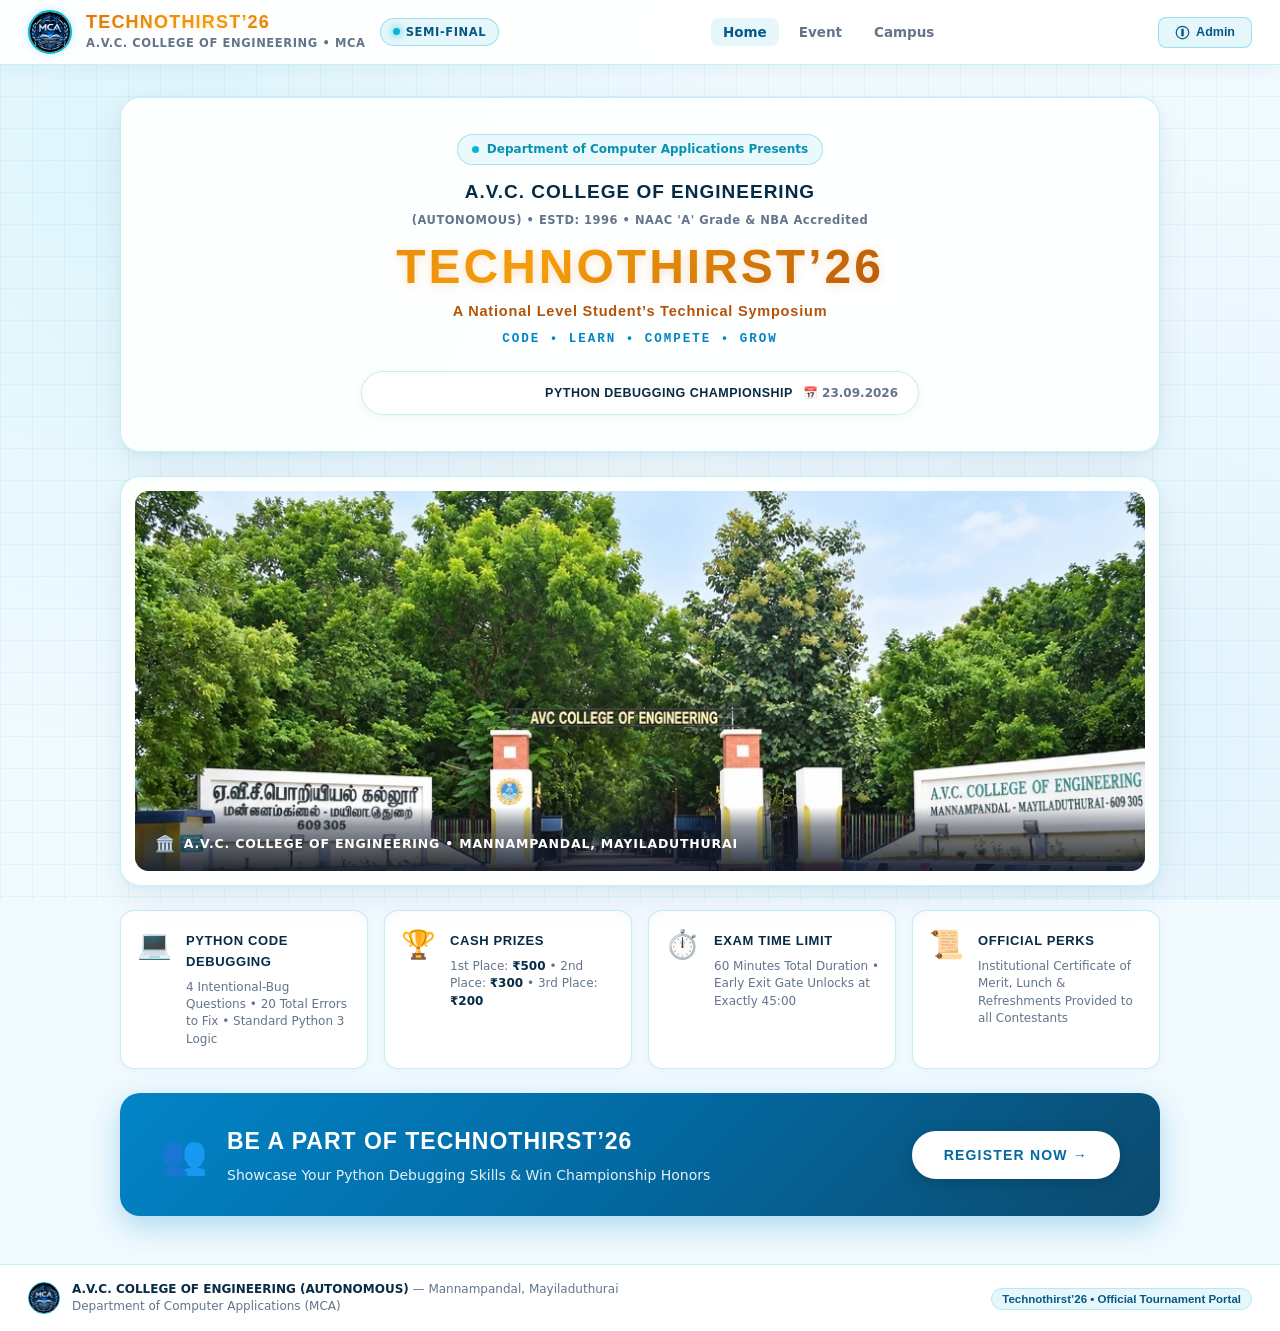
==== commit 0c7263d3: "feat: implement Version 3 two-page light tech flow with dedicated Home landing, campus visual, cente" ====
--- a/index.html
+++ b/index.html
@@ -17,13 +17,20 @@
       </div>
       <div class="brand-info">
         <h1>TECHNOTHIRST’26</h1>
-        <span>A National Level Student’s Technical Symposium &bull; AVCCE MCA</span>
+        <span>A.V.C. COLLEGE OF ENGINEERING &bull; MCA</span>
       </div>
       <div id="navStageBadge" class="nav-stage-badge">
         <span class="pulse-dot"></span>
         <span id="navStageText">SEMI-FINAL</span>
       </div>
     </div>
+
+    <!-- Header Navigation Links for Page 1 -->
+    <nav class="nav-links-bar" id="navLinksBar">
+      <button id="navLinkHome" class="nav-link-btn active" type="button">Home</button>
+      <button id="navLinkEvent" class="nav-link-btn" type="button">Event</button>
+      <button id="navLinkCampus" class="nav-link-btn" type="button">Campus</button>
+    </nav>
 
     <!-- Question Indicator (Q1 - Q4) -->
     <div id="navCenterProgress" class="nav-center-progress">
@@ -48,92 +55,125 @@
   <!-- MAIN APP VIEWS -->
   <main class="app-main">
 
-    <!-- VIEW 1: REGISTRATION (INNOVATIVE CYBER COMMAND TERMINAL) -->
-    <section id="viewRegistration" class="view-screen active">
-      <div class="reg-wrapper cyber-panel">
-        <!-- Cyber Corner Notch Accents -->
-        <span class="cyber-corner top-left"></span>
-        <span class="cyber-corner top-right"></span>
-        <span class="cyber-corner bottom-left"></span>
-        <span class="cyber-corner bottom-right"></span>
-
-        <div class="reg-header">
-          <div class="reg-logo-container">
-            <img src="assets/logo.jpg" onerror="this.onerror=null; this.src='logo.jpg';" alt="AVCCE MCA Logo" class="reg-hero-logo">
-          </div>
-          
-          <div class="reg-institution-badge">
-            <span class="inst-name">A.V.C. COLLEGE OF ENGINEERING</span>
-            <span class="inst-tag">(AUTONOMOUS) &bull; ESTD: 1996</span>
-          </div>
-          <div class="reg-accredit-sub">
-            Approved by AICTE, New Delhi &bull; Affiliated to Anna University, Chennai &bull; NAAC 'A' Grade & NBA Accredited
-          </div>
-          <div class="reg-dept-highlight">
-            Department of Computer Applications (MCA)
-          </div>
-
-          <h2 class="reg-brand-title">TECHNOTHIRST’26</h2>
-          <div class="reg-symposium-subtitle">(A National Level Student’s Technical Symposium)</div>
-          
-          <!-- Telemetry Live Bar -->
-          <div class="reg-telemetry-strip">
-            <div class="telemetry-chip live">
-              <span class="pulse-dot"></span>
-              <span>SYSTEM ONLINE</span>
-            </div>
-            <div class="telemetry-chip">
-              <span class="t-label">TERMINAL:</span>
-              <span class="t-val">AVCCE-MCA-DEBUG-01</span>
-            </div>
-            <div class="telemetry-chip">
-              <span class="t-label">DATE:</span>
-              <span class="t-val">23.09.2026</span>
-            </div>
-            <div class="telemetry-chip">
-              <span class="t-label">SAVED PARTICIPANTS:</span>
-              <span class="t-val" id="regCachedCount">0</span>
-            </div>
-          </div>
-        </div>
-
-        <!-- Symposium Event Highlights (Extracted directly from official poster) -->
-        <div class="symposium-highlights-grid">
-          <div class="symp-feature-card">
-            <div class="symp-feat-icon">🏆</div>
-            <div class="symp-feat-content">
-              <span class="symp-feat-title">CASH PRIZES</span>
-              <span class="symp-feat-desc">1st: ₹500 &bull; 2nd: ₹300 &bull; 3rd: ₹200</span>
-            </div>
-          </div>
-          <div class="symp-feature-card">
-            <div class="symp-feat-icon">💻</div>
-            <div class="symp-feat-content">
-              <span class="symp-feat-title">CODE DEBUGGING</span>
-              <span class="symp-feat-desc">4 Python Questions &bull; 20 Errors Total</span>
-            </div>
-          </div>
-          <div class="symp-feature-card">
-            <div class="symp-feat-icon">⏱️</div>
-            <div class="symp-feat-content">
-              <span class="symp-feat-title">TIME LIMIT</span>
-              <span class="symp-feat-desc">60 Mins &bull; Early Exit Gate at 45:00</span>
-            </div>
-          </div>
-          <div class="symp-feature-card">
-            <div class="symp-feat-icon">📜</div>
-            <div class="symp-feat-content">
-              <span class="symp-feat-title">OFFICIAL PERKS</span>
-              <span class="symp-feat-desc">Certificates, Lunch & Refreshments</span>
-            </div>
-          </div>
-        </div>
-
-        <!-- Contestant Registration Console -->
-        <div class="reg-form-console-card">
-          <div class="console-card-header">
-            <span class="console-bullet"></span>
-            <span class="console-title">CONTESTANT ONBOARDING CREDENTIALS</span>
+    <!-- PAGE 1: HOME PAGE / EVENT LANDING -->
+    <section id="viewHome" class="view-screen active">
+      <div class="home-wrapper">
+
+        <!-- Hero Section -->
+        <div class="home-hero-card">
+          <div class="hero-dept-badge">
+            <span class="pulse-dot"></span>
+            <span>Department of Computer Applications Presents</span>
+          </div>
+
+          <div class="hero-college-meta">
+            <span class="college-title">A.V.C. COLLEGE OF ENGINEERING</span>
+            <span class="college-sub">(AUTONOMOUS) &bull; ESTD: 1996 &bull; NAAC 'A' Grade & NBA Accredited</span>
+          </div>
+
+          <h1 class="hero-brand-title">TECHNOTHIRST’26</h1>
+          <div class="hero-symposium-sub">A National Level Student’s Technical Symposium</div>
+          <div class="hero-tagline">CODE &bull; LEARN &bull; COMPETE &bull; GROW</div>
+
+          <div class="hero-condition-pill">
+            <span class="condition-badge">SEMI-FINAL ROUND</span>
+            <span class="condition-name">PYTHON DEBUGGING CHAMPIONSHIP</span>
+            <span class="condition-date">📅 23.09.2026</span>
+          </div>
+        </div>
+
+        <!-- College Entrance Photograph Section -->
+        <div id="campusSection" class="home-campus-card">
+          <div class="campus-image-frame">
+            <img src="assets/avc_entrance.jpg" onerror="this.onerror=null; this.src='assets/logo.jpg';" alt="A.V.C. College of Engineering Entrance" class="campus-entrance-img">
+            <div class="campus-caption-overlay">
+              <span class="caption-pin">🏛️</span>
+              <span>A.V.C. COLLEGE OF ENGINEERING &bull; MANNAMPANDAL, MAYILADUTHURAI</span>
+            </div>
+          </div>
+        </div>
+
+        <!-- Event Information Cards Grid -->
+        <div id="eventDetails" class="home-info-grid">
+          <div class="info-card">
+            <div class="info-card-icon">💻</div>
+            <div class="info-card-content">
+              <h3>PYTHON CODE DEBUGGING</h3>
+              <p>4 Intentional-Bug Questions &bull; 20 Total Errors to Fix &bull; Standard Python 3 Logic</p>
+            </div>
+          </div>
+
+          <div class="info-card">
+            <div class="info-card-icon">🏆</div>
+            <div class="info-card-content">
+              <h3>CASH PRIZES</h3>
+              <p>1st Place: <strong>₹500</strong> &bull; 2nd Place: <strong>₹300</strong> &bull; 3rd Place: <strong>₹200</strong></p>
+            </div>
+          </div>
+
+          <div class="info-card">
+            <div class="info-card-icon">⏱️</div>
+            <div class="info-card-content">
+              <h3>EXAM TIME LIMIT</h3>
+              <p>60 Minutes Total Duration &bull; Early Exit Gate Unlocks at Exactly 45:00</p>
+            </div>
+          </div>
+
+          <div class="info-card">
+            <div class="info-card-icon">📜</div>
+            <div class="info-card-content">
+              <h3>OFFICIAL PERKS</h3>
+              <p>Institutional Certificate of Merit, Lunch & Refreshments Provided to all Contestants</p>
+            </div>
+          </div>
+        </div>
+
+        <!-- FULL BLUE CTA SECTION -->
+        <div class="home-cta-banner">
+          <div class="cta-banner-content">
+            <div class="cta-banner-icon">👥</div>
+            <div class="cta-banner-text">
+              <h2>BE A PART OF TECHNOTHIRST’26</h2>
+              <p>Showcase Your Python Debugging Skills & Win Championship Honors</p>
+            </div>
+          </div>
+          <button id="btnHomeRegisterNow" class="btn btn-cta-register" type="button">
+            REGISTER NOW →
+          </button>
+        </div>
+
+      </div>
+    </section>
+
+    <!-- PAGE 2: REGISTRATION PAGE (DEDICATED CENTERED CONTESTANT FORM) -->
+    <section id="viewRegistration" class="view-screen">
+      <div class="reg-page-container">
+
+        <!-- Back to Home Control -->
+        <div class="reg-top-nav-bar">
+          <button id="btnBackToHome" class="btn-back-home" type="button">
+            ← Back to Home
+          </button>
+          <span class="reg-page-step-tag">STEP 1 OF 3 &bull; CONTESTANT VERIFICATION</span>
+        </div>
+
+        <!-- Centered Contestant Form Card -->
+        <div class="reg-wrapper cyber-panel">
+          <span class="cyber-corner top-left"></span>
+          <span class="cyber-corner top-right"></span>
+          <span class="cyber-corner bottom-left"></span>
+          <span class="cyber-corner bottom-right"></span>
+
+          <div class="reg-form-header">
+            <div class="reg-logo-container">
+              <img src="assets/logo.jpg" onerror="this.onerror=null; this.src='logo.jpg';" alt="AVCCE MCA Logo" class="reg-hero-logo">
+            </div>
+            <h2>CONTESTANT ONBOARDING</h2>
+            <p>Register for the Technothirst’26 Python Debugging Semi-Final</p>
+            <div class="reg-telemetry-strip" style="margin-top: 12px;">
+              <span class="telemetry-chip live"><span class="pulse-dot"></span> SYSTEM ONLINE</span>
+              <span class="telemetry-chip"><span class="t-label">ENROLLED:</span> <span class="t-val" id="regCachedCount">0</span></span>
+            </div>
           </div>
 
           <form id="formRegistration" novalidate>
@@ -178,19 +218,20 @@
 
             <div class="reg-form-group">
               <label for="regCollege">College / Institution Name <span class="req">*</span></label>
-              <input type="text" id="regCollege" class="reg-form-input" placeholder="A.V.C. College of Engineering (Autonomous)"  required>
+              <input type="text" id="regCollege" class="reg-form-input" placeholder="A.V.C. College of Engineering (Autonomous)" required>
               <div class="reg-form-error" id="errCollege">College name is required.</div>
             </div>
 
-            <button type="submit" class="btn btn-primary" style="width: 100%; padding: 12px; margin-top: 10px;">
-              ENTER COMPETITION →
+            <button type="submit" class="btn btn-primary btn-submit-reg" style="width: 100%; padding: 13px; margin-top: 10px;">
+              REGISTER →
             </button>
           </form>
-        </div>
-
-        <p class="reg-footer-note">
-          🔒 Offline First: System state and candidate history are archived locally on this computer.
-        </p>
+
+          <p class="reg-footer-note">
+            🔒 Offline First: System state and candidate history are archived locally on this computer.
+          </p>
+        </div>
+
       </div>
     </section>
 
@@ -553,8 +594,35 @@
   </footer>
 
   <!-- ==========================================================================
-       MODALS: ADMIN LOGIN, FORCE QUIT CONFIRMATION, ADMIN DASHBOARD
+       MODALS: ADMIN LOGIN, FORCE QUIT CONFIRMATION, ADMIN DASHBOARD, ADD PARTICIPANT AUTH
        ========================================================================== -->
+
+  <!-- ADMIN VERIFICATION MODAL FOR ADDING ANOTHER PARTICIPANT -->
+  <div id="modalAddParticipantAuth" class="modal-backdrop">
+    <div class="modal-card">
+      <div class="modal-header">
+        <h3>Admin Verification</h3>
+        <button class="modal-close-btn" onclick="closeModal('modalAddParticipantAuth')">&times;</button>
+      </div>
+      <div class="modal-body">
+        <p style="margin-bottom: 6px; font-weight: 700; color: var(--text-heading);">
+          A new participant is being added.
+        </p>
+        <p style="margin-bottom: 14px; color: var(--text-secondary); font-size: 13.5px;">
+          Enter coordinator authorization password to archive the completed test and return to the Home page for a fresh participant.
+        </p>
+        <div class="reg-form-group">
+          <label for="txtAddParticipantPassword">Admin Password</label>
+          <input type="password" id="txtAddParticipantPassword" class="reg-form-input" placeholder="••••••••" autocomplete="off">
+          <div id="errAddParticipantPassword" class="reg-form-error">Incorrect admin password.</div>
+        </div>
+      </div>
+      <div class="modal-footer">
+        <button id="btnCancelAddParticipant" class="btn btn-secondary" type="button">CANCEL</button>
+        <button id="btnConfirmAddParticipant" class="btn btn-primary" type="button">VERIFY & PROCEED →</button>
+      </div>
+    </div>
+  </div>
 
   <!-- ADMIN LOGIN MODAL -->
   <div id="modalAdminLogin" class="modal-backdrop">
--- a/style.css
+++ b/style.css
@@ -1,67 +1,86 @@
 /* ==========================================================================
-   TECHNOTHIRST’26 — OFFICIAL DIGITAL TOURNAMENT THEME
-   Visual Style: Cybernetic Space Navy & Luminous Cyan with 3D Metallic Gold
-   Primary Visual Reference: Official Technothirst'26 Symposium Poster
+   TECHNOTHIRST’26 — LIGHT TECH THEME
+   Visual Style: Premium Light Futuristic Academic Technology Interface
+   Theme: Clean + Bright + Technical + Fast + Academic
+   Primary Visual Reference: Technothirst'26 Symposium Branding
    Department of Computer Applications (MCA) — A.V.C. College of Engineering
    ========================================================================== */
 
 :root {
-  /* Color Palette strictly derived from Technothirst'26 Poster */
-  --bg-space-dark: #031522;
-  --bg-space-secondary: #062437;
-  --bg-panel-cyber: rgba(5, 35, 52, 0.85);
-  --bg-card-dark: rgba(3, 21, 34, 0.78);
-  --bg-input-dark: rgba(2, 17, 28, 0.9);
-  --bg-terminal-code: #020B14;
-
-  --cyan-primary: #00D9FF;
-  --cyan-bright: #20E5FF;
-  --cyan-teal: #00AFC7;
-  --cyan-deep: #087EA4;
-  --cyan-border: rgba(0, 217, 255, 0.35);
-  --cyan-border-focus: rgba(0, 217, 255, 0.8);
-  --cyan-glow: 0 0 20px rgba(0, 217, 255, 0.35);
-  --cyan-glow-subtle: 0 0 12px rgba(0, 217, 255, 0.18);
-
-  --gold-primary: #FFD400;
-  --gold-warm: #FFE840;
-  --gold-dark: #8A5200;
-  --gold-glow: 0 0 20px rgba(255, 212, 0, 0.35);
-
-  --text-primary: #F5FBFF;
-  --text-secondary: #94B8CC;
-  --text-muted: #5A7E94;
-  --text-cyan: #20E5FF;
-  --text-gold: #FFDF6D;
-
+  /* Controlled Design-Token System */
+  /* Backgrounds */
+  --bg-primary: #F0FAFF;
+  --bg-secondary: #E6F7FC;
+  --bg-surface: #FFFFFF;
+  --bg-elevated: #F8FCFE;
+  --border-color: rgba(6, 182, 212, 0.22);
+  --border-subtle: #E2E8F0;
+  --border-focus: #06B6D4;
+
+  /* Primary Text */
+  --text-heading: #062B45;
+  --text-primary: #062B45;
+  --text-body: #334155;
+  --text-secondary: #64748B;
+  --text-muted: #94A3B8;
+
+  /* Technology Accent */
+  --cyan-primary: #06B6D4;
+  --cyan-deep: #0891B2;
+  --cerulean: #0284C7;
+  --dark-teal: #075985;
+  --accent-color: #06B6D4;
+  --primary-color: #062B45;
+  --secondary-color: #075985;
+
+  /* Branding Accent (Bronze / Amber / Gold) */
+  --bronze-primary: #D97706;
+  --bronze-dark: #B45309;
+  --amber: #F59E0B;
+  --gold-color: #D97706;
+
+  /* Status Tokens */
   --success-green: #10B981;
-  --success-bright: #34D399;
-  --success-bg: rgba(16, 185, 129, 0.16);
-  --success-border: rgba(16, 185, 129, 0.45);
-  --success-glow: 0 0 18px rgba(16, 185, 129, 0.3);
+  --success-bright: #047857;
+  --success-bg: #ECFDF5;
+  --success-border: #10B981;
+  --success-text: #047857;
 
   --error-red: #EF4444;
-  --error-bright: #F87171;
-  --error-bg: rgba(239, 68, 68, 0.16);
-  --error-border: rgba(239, 68, 68, 0.45);
-  --error-glow: 0 0 18px rgba(239, 68, 68, 0.3);
+  --error-bright: #B91C1C;
+  --error-bg: #FEF2F2;
+  --error-border: #EF4444;
+  --error-text: #B91C1C;
 
   --warning-amber: #F59E0B;
-  --warning-bg: rgba(245, 158, 11, 0.16);
-  --warning-border: rgba(245, 158, 11, 0.4);
-
-  --code-bg: #020B14;
-  --code-panel: #041424;
+  --warning-bg: #FFFBEB;
+  --warning-border: #F59E0B;
+  --warning-text: #B45309;
+
+  --info-blue: #0284C7;
+
+  /* Shadows & Glassmorphism */
+  --card-bg: rgba(255, 255, 255, 0.92);
+  --card-border: 1px solid rgba(6, 182, 212, 0.22);
+  --card-shadow: 0 12px 35px rgba(6, 43, 69, 0.07), 0 2px 6px rgba(6, 182, 212, 0.08);
+  --card-shadow-hover: 0 16px 40px rgba(6, 43, 69, 0.12), 0 4px 10px rgba(6, 182, 212, 0.12);
+  --focus-ring: 0 0 0 3px rgba(6, 182, 212, 0.25);
+
+  /* Code Area: Dark Embedded Developer Console inside Light Theme */
+  --code-bg: #071221;
+  --code-header: #0B192C;
   --code-text: #E2E8F0;
   --code-kw: #38BDF8;
   --code-str: #34D399;
   --code-num: #FBBF24;
   --code-com: #64748B;
   --code-fn: #F472B6;
-
-  --heading-font: 'Space Grotesk', 'Rajdhani', 'Orbitron', 'Segoe UI', system-ui, sans-serif;
-  --body-font: 'Inter', 'Manrope', 'Segoe UI', system-ui, sans-serif;
-  --technical-font: 'Consolas', 'JetBrains Mono', 'IBM Plex Mono', monospace;
+  --code-op: #FB7185;
+
+  /* Typography */
+  --heading-font: 'Space Grotesk', 'Rajdhani', 'Inter', -apple-system, BlinkMacSystemFont, "Segoe UI", sans-serif;
+  --body-font: 'Inter', ui-sans-serif, system-ui, -apple-system, BlinkMacSystemFont, "Segoe UI", sans-serif;
+  --technical-font: "JetBrains Mono", "Fira Code", Consolas, "Courier New", monospace;
 
   --radius-sm: 8px;
   --radius-md: 14px;
@@ -69,7 +88,7 @@
 }
 
 /* ==========================================================================
-   GLOBAL RESET & CYBERNETIC BACKGROUND
+   GLOBAL RESET & LIGHT TECHNICAL BACKGROUND
    ========================================================================== */
 * {
   box-sizing: border-box;
@@ -78,8 +97,8 @@
 }
 
 body {
-  background-color: var(--bg-space-dark);
-  color: var(--text-primary);
+  background-color: var(--bg-primary);
+  color: var(--text-body);
   font-family: var(--body-font);
   font-size: 15px;
   line-height: 1.6;
@@ -88,39 +107,38 @@
   flex-direction: column;
   overflow-x: hidden;
   background-image: 
-    radial-gradient(circle at 10% 20%, rgba(0, 217, 255, 0.12) 0%, transparent 45%),
-    radial-gradient(circle at 90% 80%, rgba(8, 126, 164, 0.16) 0%, transparent 50%),
-    radial-gradient(circle at 50% 50%, rgba(6, 36, 55, 0.5) 0%, transparent 100%),
-    linear-gradient(to right, rgba(0, 217, 255, 0.04) 1px, transparent 1px),
-    linear-gradient(to bottom, rgba(0, 217, 255, 0.04) 1px, transparent 1px);
-  background-size: 100% 100%, 100% 100%, 100% 100%, 36px 36px, 36px 36px;
+    radial-gradient(circle at 12% 18%, rgba(6, 182, 212, 0.08) 0%, transparent 45%),
+    radial-gradient(circle at 88% 82%, rgba(2, 132, 199, 0.06) 0%, transparent 45%),
+    linear-gradient(to right, rgba(6, 182, 212, 0.07) 1px, transparent 1px),
+    linear-gradient(to bottom, rgba(6, 182, 212, 0.07) 1px, transparent 1px);
+  background-size: 100% 100%, 100% 100%, 32px 32px, 32px 32px;
   background-attachment: fixed;
 }
 
-/* Custom Cyber Scrollbar */
+/* Scrollbar Styling */
 ::-webkit-scrollbar {
   width: 8px;
   height: 8px;
 }
 ::-webkit-scrollbar-track {
-  background: var(--bg-space-dark);
+  background: var(--bg-primary);
 }
 ::-webkit-scrollbar-thumb {
+  background: #CBD5E1;
+  border-radius: 4px;
+  border: 1px solid var(--bg-primary);
+}
+::-webkit-scrollbar-thumb:hover {
   background: var(--cyan-deep);
-  border-radius: 4px;
-  border: 1px solid var(--cyan-border);
-}
-::-webkit-scrollbar-thumb:hover {
-  background: var(--cyan-primary);
 }
 
 /* ==========================================================================
-   TOP NAVIGATION
+   TOP NAVIGATION (PREMIUM FROSTED TECHNOLOGY HEADER)
    ========================================================================== */
 .top-navbar {
-  background: rgba(3, 21, 34, 0.94);
-  backdrop-filter: blur(16px);
-  border-bottom: 1px solid var(--cyan-border);
+  background: rgba(255, 255, 255, 0.95);
+  backdrop-filter: blur(14px);
+  border-bottom: 1px solid var(--border-color);
   position: sticky;
   top: 0;
   z-index: 100;
@@ -128,7 +146,7 @@
   display: flex;
   align-items: center;
   justify-content: space-between;
-  box-shadow: 0 4px 25px rgba(0, 0, 0, 0.6), 0 0 15px rgba(0, 217, 255, 0.08);
+  box-shadow: 0 4px 20px rgba(6, 43, 69, 0.05);
 }
 
 .brand-group {
@@ -150,26 +168,25 @@
   border-radius: 50%;
   object-fit: cover;
   border: 2px solid var(--cyan-primary);
-  box-shadow: 0 0 15px rgba(0, 217, 255, 0.45);
-  background: #020B14;
-  transition: transform 0.25s ease, box-shadow 0.25s ease;
+  box-shadow: 0 0 10px rgba(6, 182, 212, 0.25);
+  background: #FFFFFF;
+  transition: transform 0.25s ease;
 }
 
 .brand-logo-img:hover {
   transform: scale(1.08);
-  box-shadow: 0 0 25px rgba(0, 217, 255, 0.7);
 }
 
 .brand-info h1 {
   font-family: var(--heading-font);
-  font-size: 19px;
-  font-weight: 900;
-  letter-spacing: 1.4px;
+  font-size: 18px;
+  font-weight: 800;
+  letter-spacing: 1.2px;
   line-height: 1.2;
-  background: linear-gradient(180deg, #FFF8B0 0%, #FFD700 25%, #E69B00 55%, #8A5200 90%, #FFD700 100%);
+  background: linear-gradient(135deg, #D97706 0%, #F59E0B 45%, #B45309 100%);
   -webkit-background-clip: text;
   -webkit-text-fill-color: transparent;
-  filter: drop-shadow(0 0 12px rgba(0, 217, 255, 0.35)) drop-shadow(0 2px 0 #5c3500);
+  filter: drop-shadow(0 1px 2px rgba(217, 119, 6, 0.15));
 }
 
 .brand-info span {
@@ -185,13 +202,13 @@
   display: inline-flex;
   align-items: center;
   gap: 6px;
-  background: rgba(0, 217, 255, 0.12);
-  border: 1px solid var(--cyan-border);
+  background: var(--bg-secondary);
+  border: 1px solid rgba(6, 182, 212, 0.35);
   padding: 4px 12px;
   border-radius: 9999px;
   font-size: 11.5px;
   font-weight: 800;
-  color: var(--cyan-bright);
+  color: var(--dark-teal);
   letter-spacing: 0.6px;
 }
 
@@ -206,8 +223,38 @@
 
 @keyframes pulse-glow {
   0% { transform: scale(0.9); opacity: 0.7; }
-  50% { transform: scale(1.3); opacity: 1; box-shadow: 0 0 14px var(--cyan-bright); }
+  50% { transform: scale(1.3); opacity: 1; }
   100% { transform: scale(0.9); opacity: 0.7; }
+}
+
+/* Header Navigation Links for Page 1 */
+.nav-links-bar {
+  display: flex;
+  align-items: center;
+  gap: 8px;
+}
+
+.nav-link-btn {
+  background: transparent;
+  border: none;
+  font-family: var(--body-font);
+  font-size: 13.5px;
+  font-weight: 700;
+  color: var(--text-secondary);
+  cursor: pointer;
+  padding: 6px 12px;
+  border-radius: var(--radius-sm);
+  transition: all 0.2s ease;
+}
+
+.nav-link-btn:hover {
+  color: var(--cerulean);
+  background: var(--bg-secondary);
+}
+
+.nav-link-btn.active {
+  color: var(--dark-teal);
+  background: var(--bg-secondary);
 }
 
 /* Question Steps in Navbar */
@@ -233,24 +280,23 @@
   font-family: var(--technical-font);
   font-size: 12px;
   font-weight: 700;
-  border: 1px solid var(--cyan-border);
-  background: var(--bg-card-dark);
+  border: 1px solid var(--border-color);
+  background: #FFFFFF;
   color: var(--text-secondary);
   transition: all 0.25s ease;
 }
 
 .q-step-pill.active {
-  background: rgba(0, 217, 255, 0.22);
-  border-color: var(--cyan-primary);
+  background: var(--cerulean);
+  border-color: var(--cerulean);
   color: #FFFFFF;
-  box-shadow: 0 0 14px rgba(0, 217, 255, 0.5);
+  box-shadow: 0 2px 10px rgba(2, 132, 199, 0.35);
 }
 
 .q-step-pill.completed {
   background: var(--success-bg);
   border-color: var(--success-green);
-  color: var(--success-bright);
-  box-shadow: 0 0 10px rgba(16, 185, 129, 0.3);
+  color: var(--success-text);
   cursor: not-allowed;
   opacity: 0.95;
 }
@@ -258,12 +304,12 @@
 .q-step-pill.skipped {
   background: var(--warning-bg);
   border-color: var(--warning-amber);
-  color: var(--gold-warm);
+  color: var(--warning-text);
 }
 
 .q-step-pill.locked {
-  background: rgba(3, 21, 34, 0.5);
-  border-color: rgba(255, 255, 255, 0.08);
+  background: #F1F5F9;
+  border-color: var(--border-subtle);
   color: var(--text-muted);
 }
 
@@ -278,17 +324,16 @@
   display: none;
   align-items: center;
   gap: 10px;
-  background: rgba(4, 20, 32, 0.88);
-  border: 1px solid var(--cyan-border);
+  background: #FFFFFF;
+  border: 1px solid var(--border-color);
   padding: 6px 16px;
   border-radius: var(--radius-md);
-  box-shadow: 0 0 15px rgba(0, 217, 255, 0.12);
+  box-shadow: 0 2px 8px rgba(6, 43, 69, 0.05);
 }
 
 .nav-timer-box.warning {
   border-color: var(--warning-amber);
   background: var(--warning-bg);
-  box-shadow: 0 0 15px rgba(245, 158, 11, 0.25);
 }
 
 .nav-timer-box.critical {
@@ -298,9 +343,9 @@
 }
 
 @keyframes pulse-timer-critical {
-  0% { box-shadow: 0 0 10px rgba(239, 68, 68, 0.3); }
-  50% { box-shadow: 0 0 25px rgba(239, 68, 68, 0.7); }
-  100% { box-shadow: 0 0 10px rgba(239, 68, 68, 0.3); }
+  0% { box-shadow: 0 0 6px rgba(239, 68, 68, 0.3); }
+  50% { box-shadow: 0 0 16px rgba(239, 68, 68, 0.6); }
+  100% { box-shadow: 0 0 6px rgba(239, 68, 68, 0.3); }
 }
 
 .timer-label {
@@ -315,15 +360,14 @@
   font-family: var(--technical-font);
   font-size: 16px;
   font-weight: 800;
-  color: var(--cyan-bright);
-  text-shadow: 0 0 8px rgba(0, 217, 255, 0.5);
+  color: var(--cerulean);
   letter-spacing: 1px;
 }
 
 .btn-admin {
-  background: rgba(8, 126, 164, 0.2);
-  border: 1px solid var(--cyan-border);
-  color: var(--cyan-bright);
+  background: var(--bg-secondary);
+  border: 1px solid rgba(6, 182, 212, 0.35);
+  color: var(--dark-teal);
   padding: 7px 16px;
   border-radius: var(--radius-sm);
   font-size: 12.5px;
@@ -336,9 +380,8 @@
 }
 
 .btn-admin:hover {
-  background: rgba(0, 217, 255, 0.2);
+  background: rgba(6, 182, 212, 0.15);
   border-color: var(--cyan-primary);
-  box-shadow: var(--cyan-glow);
   transform: translateY(-1px);
 }
 
@@ -357,8 +400,8 @@
   border-radius: var(--radius-sm);
   border: none;
   cursor: pointer;
-  transition: all 0.25s cubic-bezier(0.16, 1, 0.3, 1);
-  letter-spacing: 0.4px;
+  transition: all 0.2s cubic-bezier(0.16, 1, 0.3, 1);
+  letter-spacing: 0.3px;
   text-decoration: none;
 }
 
@@ -371,76 +414,72 @@
 }
 
 .btn-primary {
-  background: linear-gradient(135deg, #0284C7 0%, #00D9FF 100%);
-  color: #02111D;
-  box-shadow: 0 4px 18px rgba(0, 217, 255, 0.35);
+  background: linear-gradient(135deg, #0284C7 0%, #06B6D4 100%);
+  color: #FFFFFF;
+  box-shadow: 0 4px 15px rgba(2, 132, 199, 0.3);
 }
 
 .btn-primary:hover:not(:disabled) {
-  background: linear-gradient(135deg, #0369A1 0%, #20E5FF 100%);
-  box-shadow: 0 6px 24px rgba(0, 217, 255, 0.6);
-  transform: translateY(-2px);
+  background: linear-gradient(135deg, #0369A1 0%, #0891B2 100%);
+  box-shadow: 0 6px 20px rgba(2, 132, 199, 0.45);
+  transform: translateY(-1px);
 }
 
 .btn-success {
   background: linear-gradient(135deg, #059669 0%, #10B981 100%);
   color: #FFFFFF;
-  box-shadow: 0 4px 18px rgba(16, 185, 129, 0.3);
+  box-shadow: 0 4px 15px rgba(16, 185, 129, 0.25);
 }
 
 .btn-success:hover:not(:disabled) {
   background: linear-gradient(135deg, #047857 0%, #34D399 100%);
-  box-shadow: 0 6px 24px rgba(16, 185, 129, 0.55);
-  transform: translateY(-2px);
+  box-shadow: 0 6px 20px rgba(16, 185, 129, 0.4);
+  transform: translateY(-1px);
 }
 
 .btn-secondary {
-  background: rgba(6, 36, 55, 0.85);
-  border: 1px solid var(--cyan-border);
-  color: var(--text-primary);
+  background: #F8FCFE;
+  border: 1px solid #CBD5E1;
+  color: var(--text-body);
 }
 
 .btn-secondary:hover:not(:disabled) {
-  background: rgba(0, 217, 255, 0.15);
-  border-color: var(--cyan-primary);
-  box-shadow: 0 0 14px rgba(0, 217, 255, 0.25);
+  background: #E2E8F0;
+  border-color: #94A3B8;
   transform: translateY(-1px);
 }
 
 .btn-danger {
-  background: rgba(239, 68, 68, 0.18);
+  background: var(--error-bg);
   border: 1px solid var(--error-red);
-  color: var(--error-bright);
+  color: var(--error-red);
 }
 
 .btn-danger:hover:not(:disabled) {
-  background: rgba(239, 68, 68, 0.35);
-  box-shadow: var(--error-glow);
+  background: #FEE2E2;
   transform: translateY(-1px);
 }
 
 .btn-warning {
-  background: rgba(245, 158, 11, 0.18);
+  background: var(--warning-bg);
   border: 1px solid var(--warning-amber);
-  color: var(--gold-warm);
+  color: var(--warning-text);
 }
 
 .btn-warning:hover:not(:disabled) {
-  background: rgba(245, 158, 11, 0.35);
-  box-shadow: 0 0 16px rgba(245, 158, 11, 0.4);
+  background: #FEF3C7;
   transform: translateY(-1px);
 }
 
 .btn-gold {
   background: linear-gradient(135deg, #D97706 0%, #F59E0B 100%);
-  color: #02111D;
-  box-shadow: 0 4px 18px rgba(245, 158, 11, 0.4);
+  color: #FFFFFF;
+  box-shadow: 0 4px 15px rgba(217, 119, 6, 0.3);
 }
 
 .btn-gold:hover:not(:disabled) {
-  background: linear-gradient(135deg, #B45309 0%, #FBBF24 100%);
-  box-shadow: 0 6px 24px rgba(245, 158, 11, 0.6);
-  transform: translateY(-2px);
+  background: linear-gradient(135deg, #B45309 0%, #D97706 100%);
+  transform: translateY(-1px);
 }
 
 /* ==========================================================================
@@ -457,7 +496,7 @@
 .view-screen {
   display: none;
   width: 100%;
-  animation: fadeIn 0.35s ease;
+  animation: fadeIn 0.3s ease;
 }
 
 .view-screen.active {
@@ -465,7 +504,7 @@
 }
 
 @keyframes fadeIn {
-  from { opacity: 0; transform: translateY(8px); }
+  from { opacity: 0; transform: translateY(6px); }
   to { opacity: 1; transform: translateY(0); }
 }
 
@@ -474,11 +513,11 @@
    ========================================================================== */
 .cyber-panel {
   position: relative;
-  background: var(--bg-panel-cyber);
-  backdrop-filter: blur(16px);
-  border: 1px solid var(--cyan-border);
+  background: var(--card-bg);
+  backdrop-filter: blur(14px);
+  border: var(--card-border);
   border-radius: var(--radius-lg);
-  box-shadow: 0 20px 50px rgba(0, 0, 0, 0.6), 0 0 30px rgba(0, 217, 255, 0.08);
+  box-shadow: var(--card-shadow);
 }
 
 .cyber-corner {
@@ -520,96 +559,398 @@
 }
 
 /* ==========================================================================
-   VIEW 1: REGISTRATION (INNOVATIVE CYBER COMMAND TERMINAL)
+   PAGE 1: HOME PAGE / EVENT LANDING VIEW (#viewHome)
    ========================================================================== */
-.reg-wrapper {
-  max-width: 840px;
+.home-wrapper {
+  max-width: 1040px;
   width: 92%;
-  margin: 32px auto;
-  padding: 36px 40px;
-}
-
-.reg-header {
+  margin: 32px auto 48px auto;
+  display: flex;
+  flex-direction: column;
+  gap: 24px;
+}
+
+.home-hero-card {
+  background: var(--card-bg);
+  backdrop-filter: blur(14px);
+  border: var(--card-border);
+  border-radius: var(--radius-lg);
+  padding: 36px 32px;
   text-align: center;
-  margin-bottom: 24px;
-}
-
-.reg-logo-container {
-  display: flex;
-  justify-content: center;
-  margin-bottom: 14px;
-}
-
-.reg-hero-logo {
-  width: 72px;
-  height: 72px;
-  border-radius: 50%;
-  object-fit: cover;
-  border: 2.5px solid var(--cyan-primary);
-  box-shadow: 0 0 25px rgba(0, 217, 255, 0.55);
-  background: #020B14;
-}
-
-.reg-institution-badge {
-  display: flex;
-  align-items: center;
-  justify-content: center;
+  box-shadow: var(--card-shadow);
+  position: relative;
+  overflow: hidden;
+}
+
+.hero-dept-badge {
+  display: inline-flex;
+  align-items: center;
   gap: 8px;
-  margin-bottom: 4px;
-}
-
-.inst-name {
-  font-family: var(--heading-font);
-  font-size: 17px;
-  font-weight: 800;
-  color: var(--gold-warm);
-  letter-spacing: 1px;
-  text-shadow: 0 0 10px rgba(255, 232, 64, 0.35);
-}
-
-.inst-tag {
+  background: rgba(6, 182, 212, 0.08);
+  border: 1px solid rgba(6, 182, 212, 0.3);
+  color: var(--cyan-deep);
+  padding: 5px 14px;
+  border-radius: 9999px;
   font-size: 12px;
   font-weight: 700;
-  color: var(--cyan-bright);
-}
-
-.reg-accredit-sub {
+  margin-bottom: 12px;
+}
+
+.hero-dept-badge .pulse-dot {
+  width: 7px;
+  height: 7px;
+  border-radius: 50%;
+  background: var(--cyan-primary);
+  animation: pulse-glow 2s infinite;
+}
+
+.hero-college-meta {
+  display: flex;
+  flex-direction: column;
+  gap: 3px;
+  margin-bottom: 8px;
+}
+
+.college-title {
+  font-family: var(--heading-font);
+  font-size: 19px;
+  font-weight: 900;
+  color: var(--text-heading);
+  letter-spacing: 1px;
+}
+
+.college-sub {
   font-size: 11.5px;
+  font-weight: 700;
   color: var(--text-secondary);
-  letter-spacing: 0.4px;
-  margin-bottom: 6px;
-}
-
-.reg-dept-highlight {
-  font-family: var(--heading-font);
-  font-size: 15px;
-  font-weight: 800;
-  color: var(--cyan-bright);
-  text-shadow: 0 0 12px rgba(32, 229, 255, 0.5);
-  margin-bottom: 8px;
-}
-
+  letter-spacing: 0.5px;
+}
+
+.hero-brand-title,
 .reg-brand-title {
   font-family: var(--heading-font);
-  font-size: 38px;
+  font-size: 48px;
   font-weight: 900;
   letter-spacing: 3px;
   line-height: 1.15;
-  background: linear-gradient(180deg, #FFF8B0 0%, #FFD700 25%, #E69B00 55%, #8A5200 90%, #FFD700 100%);
+  background: linear-gradient(135deg, #D97706 0%, #F59E0B 40%, #B45309 80%, #78350F 100%);
   -webkit-background-clip: text;
   -webkit-text-fill-color: transparent;
-  filter: drop-shadow(0 0 20px rgba(0, 217, 255, 0.45)) drop-shadow(0 3px 0 #5c3500) drop-shadow(0 6px 12px rgba(0, 0, 0, 0.8));
-  margin: 6px 0 4px 0;
-}
-
-.reg-symposium-subtitle {
-  font-family: var(--heading-font);
-  font-size: 13.5px;
+  filter: drop-shadow(0 2px 5px rgba(217, 119, 6, 0.22));
+  margin: 10px 0 6px 0;
+}
+
+.hero-symposium-sub {
+  font-family: var(--heading-font);
+  font-size: 14.5px;
   font-weight: 700;
-  color: var(--gold-warm);
+  color: var(--bronze-dark);
   letter-spacing: 0.8px;
+  margin-bottom: 6px;
+}
+
+.hero-tagline {
+  font-family: var(--technical-font);
+  font-size: 12.5px;
+  font-weight: 800;
+  color: var(--cerulean);
+  letter-spacing: 2px;
   margin-bottom: 18px;
-  text-shadow: 0 0 8px rgba(255, 232, 64, 0.3);
+}
+
+.hero-condition-pill {
+  display: inline-flex;
+  flex-wrap: wrap;
+  align-items: center;
+  justify-content: center;
+  gap: 10px;
+  background: #FFFFFF;
+  border: 1px solid var(--border-color);
+  padding: 8px 20px;
+  border-radius: 9999px;
+  box-shadow: 0 2px 8px rgba(6, 43, 69, 0.05);
+  margin-top: 4px;
+}
+
+.condition-badge {
+  background: var(--accent-gradient);
+  color: #FFFFFF;
+  font-size: 11px;
+  font-weight: 800;
+  padding: 4px 10px;
+  border-radius: 9999px;
+  letter-spacing: 0.8px;
+}
+
+.condition-name {
+  font-family: var(--heading-font);
+  font-size: 12.5px;
+  font-weight: 800;
+  color: var(--text-heading);
+  letter-spacing: 0.5px;
+}
+
+.condition-date {
+  font-size: 12px;
+  font-weight: 700;
+  color: var(--text-secondary);
+}
+
+/* College Entrance Visual Card */
+.home-campus-card {
+  background: var(--card-bg);
+  backdrop-filter: blur(14px);
+  border: var(--card-border);
+  border-radius: var(--radius-lg);
+  padding: 14px;
+  box-shadow: var(--card-shadow);
+  overflow: hidden;
+}
+
+.campus-image-frame {
+  position: relative;
+  width: 100%;
+  height: 380px;
+  border-radius: var(--radius-md);
+  overflow: hidden;
+  background: #E2E8F0;
+}
+
+.campus-entrance-img {
+  width: 100%;
+  height: 100%;
+  object-fit: cover;
+  object-position: center;
+  display: block;
+  transition: transform 0.5s ease;
+}
+
+.home-campus-card:hover .campus-entrance-img {
+  transform: scale(1.02);
+}
+
+.campus-caption-overlay {
+  position: absolute;
+  bottom: 0;
+  left: 0;
+  right: 0;
+  background: linear-gradient(to top, rgba(15, 23, 42, 0.90) 0%, rgba(15, 23, 42, 0.45) 70%, transparent 100%);
+  color: #FFFFFF;
+  padding: 24px 20px 14px 20px;
+  display: flex;
+  align-items: center;
+  gap: 8px;
+  font-size: 12.5px;
+  font-weight: 700;
+  letter-spacing: 0.8px;
+}
+
+.caption-pin {
+  font-size: 16px;
+}
+
+/* Event Info 4-Column Grid */
+.home-info-grid {
+  display: grid;
+  grid-template-columns: repeat(4, 1fr);
+  gap: 16px;
+}
+
+.info-card {
+  background: #FFFFFF;
+  border: 1px solid var(--border-color);
+  border-radius: var(--radius-md);
+  padding: 20px 16px;
+  display: flex;
+  align-items: flex-start;
+  gap: 14px;
+  box-shadow: 0 2px 10px rgba(6, 43, 69, 0.04);
+  transition: all 0.25s ease;
+}
+
+.info-card:hover {
+  border-color: var(--cyan-primary);
+  box-shadow: 0 6px 18px rgba(6, 182, 212, 0.16);
+  transform: translateY(-3px);
+}
+
+.info-card-icon {
+  font-size: 28px;
+  line-height: 1;
+  flex-shrink: 0;
+}
+
+.info-card-content h3 {
+  font-family: var(--heading-font);
+  font-size: 13px;
+  font-weight: 800;
+  color: var(--text-heading);
+  letter-spacing: 0.6px;
+  margin-bottom: 6px;
+}
+
+.info-card-content p {
+  font-size: 12px;
+  color: var(--text-secondary);
+  line-height: 1.45;
+  margin: 0;
+}
+
+.info-card-content p strong {
+  color: var(--text-heading);
+  font-weight: 800;
+}
+
+/* Full Blue CTA Section */
+.home-cta-banner {
+  background: linear-gradient(135deg, #0284C7 0%, #0369A1 50%, #0C4A6E 100%);
+  border-radius: var(--radius-lg);
+  padding: 30px 40px;
+  display: flex;
+  align-items: center;
+  justify-content: space-between;
+  gap: 24px;
+  box-shadow: 0 10px 30px rgba(2, 132, 199, 0.28);
+  color: #FFFFFF;
+}
+
+.cta-banner-content {
+  display: flex;
+  align-items: center;
+  gap: 20px;
+}
+
+.cta-banner-icon {
+  font-size: 38px;
+  line-height: 1;
+  flex-shrink: 0;
+}
+
+.cta-banner-text h2 {
+  font-family: var(--heading-font);
+  font-size: 23px;
+  font-weight: 900;
+  letter-spacing: 1px;
+  color: #FFFFFF;
+  margin-bottom: 4px;
+}
+
+.cta-banner-text p {
+  font-size: 14px;
+  color: rgba(255, 255, 255, 0.9);
+  margin: 0;
+}
+
+.btn-cta-register {
+  background: #FFFFFF;
+  color: #0369A1;
+  font-family: var(--heading-font);
+  font-size: 14px;
+  font-weight: 900;
+  letter-spacing: 1.2px;
+  padding: 14px 30px;
+  border-radius: 9999px;
+  border: 2px solid #FFFFFF;
+  cursor: pointer;
+  transition: all 0.25s ease;
+  white-space: nowrap;
+  box-shadow: 0 4px 16px rgba(0, 0, 0, 0.16);
+  display: inline-flex;
+  align-items: center;
+  justify-content: center;
+}
+
+.btn-cta-register:hover {
+  background: #F8FAFC;
+  color: #0284C7;
+  transform: translateY(-2px);
+  box-shadow: 0 6px 22px rgba(0, 0, 0, 0.24);
+}
+
+/* ==========================================================================
+   PAGE 2: REGISTRATION (DEDICATED CENTERED CONTESTANT TERMINAL)
+   ========================================================================== */
+.reg-page-container {
+  max-width: 720px;
+  width: 92%;
+  margin: 28px auto 48px auto;
+  display: flex;
+  flex-direction: column;
+  gap: 16px;
+}
+
+.reg-top-nav-bar {
+  display: flex;
+  align-items: center;
+  justify-content: space-between;
+  padding: 4px 2px;
+}
+
+.btn-back-home {
+  background: #FFFFFF;
+  border: 1px solid var(--border-color);
+  color: var(--text-heading);
+  font-family: var(--heading-font);
+  font-size: 13px;
+  font-weight: 800;
+  padding: 8px 18px;
+  border-radius: var(--radius-sm);
+  cursor: pointer;
+  transition: all 0.2s ease;
+  display: inline-flex;
+  align-items: center;
+  gap: 6px;
+  box-shadow: 0 1px 4px rgba(0, 0, 0, 0.04);
+}
+
+.btn-back-home:hover {
+  border-color: var(--cyan-primary);
+  color: var(--cyan-deep);
+  background: #F8FAFC;
+  transform: translateX(-2px);
+}
+
+.reg-page-step-tag {
+  font-size: 11.5px;
+  font-weight: 800;
+  color: var(--text-secondary);
+  letter-spacing: 0.8px;
+}
+
+.reg-wrapper {
+  max-width: 100%;
+  width: 100%;
+  margin: 0;
+  padding: 34px 38px;
+  background: var(--card-bg);
+  backdrop-filter: blur(14px);
+  border: var(--card-border);
+  border-radius: var(--radius-lg);
+  box-shadow: var(--card-shadow);
+  position: relative;
+}
+
+.reg-form-header {
+  text-align: center;
+  margin-bottom: 22px;
+  padding-bottom: 16px;
+  border-bottom: 1px solid var(--border-color);
+}
+
+.reg-form-header h2 {
+  font-family: var(--heading-font);
+  font-size: 22px;
+  font-weight: 900;
+  color: var(--text-heading);
+  letter-spacing: 1px;
+  margin-top: 10px;
+  margin-bottom: 4px;
+}
+
+.reg-form-header p {
+  font-size: 13px;
+  color: var(--text-secondary);
+  margin: 0;
 }
 
 /* Telemetry Live Bar */
@@ -619,15 +960,15 @@
   align-items: center;
   justify-content: center;
   gap: 10px;
-  margin: 0 auto;
+  margin: 10px auto 0 auto;
 }
 
 .telemetry-chip {
   display: inline-flex;
   align-items: center;
   gap: 6px;
-  background: rgba(2, 17, 28, 0.85);
-  border: 1px solid var(--cyan-border);
+  background: var(--bg-elevated);
+  border: 1px solid var(--border-color);
   padding: 5px 12px;
   border-radius: 9999px;
   font-size: 11.5px;
@@ -636,8 +977,9 @@
 }
 
 .telemetry-chip.live {
-  border-color: rgba(16, 185, 129, 0.5);
-  color: var(--success-bright);
+  background: var(--success-bg);
+  border-color: rgba(16, 185, 129, 0.4);
+  color: var(--success-text);
 }
 
 .telemetry-chip.live .pulse-dot {
@@ -645,7 +987,6 @@
   height: 7px;
   border-radius: 50%;
   background: var(--success-green);
-  box-shadow: 0 0 8px var(--success-green);
   animation: pulse-glow 2s infinite;
 }
 
@@ -655,89 +996,25 @@
 }
 
 .t-val {
-  color: var(--cyan-bright);
+  color: var(--cerulean);
   font-family: var(--technical-font);
-}
-
-/* Symposium Highlights Grid (Poster Elements) */
-.symposium-highlights-grid {
-  display: grid;
-  grid-template-columns: repeat(4, 1fr);
-  gap: 12px;
-  margin: 20px 0 24px 0;
-}
-
-.symp-feature-card {
-  background: rgba(3, 21, 34, 0.75);
-  border: 1px solid var(--cyan-border);
-  border-radius: var(--radius-sm);
-  padding: 12px 10px;
-  display: flex;
-  align-items: center;
-  gap: 10px;
-  transition: all 0.25s ease;
-}
-
-.symp-feature-card:hover {
-  border-color: var(--cyan-primary);
-  box-shadow: 0 0 16px rgba(0, 217, 255, 0.2);
-  transform: translateY(-2px);
-}
-
-.symp-feat-icon {
-  font-size: 22px;
-}
-
-.symp-feat-content {
-  display: flex;
-  flex-direction: column;
-}
-
-.symp-feat-title {
-  font-family: var(--heading-font);
-  font-size: 11.5px;
-  font-weight: 800;
-  color: var(--gold-warm);
-  letter-spacing: 0.5px;
-}
-
-.symp-feat-desc {
-  font-size: 11px;
-  color: var(--text-secondary);
-  line-height: 1.3;
-}
-
-/* Contestant Onboarding Form Card */
-.reg-form-console-card {
-  background: rgba(3, 21, 34, 0.7);
-  border: 1px solid var(--cyan-border);
-  border-radius: var(--radius-md);
-  padding: 24px;
-}
-
-.console-card-header {
-  display: flex;
-  align-items: center;
-  gap: 8px;
-  margin-bottom: 18px;
-  padding-bottom: 10px;
-  border-bottom: 1px solid rgba(0, 217, 255, 0.2);
-}
-
-.console-bullet {
-  width: 8px;
-  height: 8px;
-  border-radius: 2px;
-  background: var(--cyan-primary);
-  box-shadow: 0 0 8px var(--cyan-primary);
-}
-
-.console-title {
-  font-family: var(--heading-font);
-  font-size: 13px;
-  font-weight: 800;
-  color: var(--cyan-bright);
-  letter-spacing: 1px;
+  font-weight: 800;
+}
+
+.reg-logo-container {
+  display: flex;
+  justify-content: center;
+  margin-bottom: 6px;
+}
+
+.reg-hero-logo {
+  width: 68px;
+  height: 68px;
+  border-radius: 50%;
+  object-fit: cover;
+  border: 2.5px solid var(--cyan-primary);
+  box-shadow: 0 4px 16px rgba(6, 182, 212, 0.22);
+  background: #FFFFFF;
 }
 
 .reg-form-group {
@@ -748,53 +1025,58 @@
   display: block;
   font-size: 13px;
   font-weight: 700;
-  color: var(--text-primary);
+  color: var(--text-heading);
   margin-bottom: 6px;
-  letter-spacing: 0.3px;
 }
 
 .reg-form-group .req {
-  color: var(--error-bright);
+  color: var(--error-red);
 }
 
 .reg-form-input,
 .reg-form-select {
   width: 100%;
-  background: var(--bg-input-dark);
-  border: 1px solid var(--cyan-border);
-  color: var(--text-primary);
+  background: #FFFFFF;
+  border: 1px solid #CBD5E1;
+  color: #0F172A;
   padding: 11px 14px;
   border-radius: var(--radius-sm);
   font-family: var(--body-font);
   font-size: 14.5px;
-  transition: all 0.25s ease;
+  transition: all 0.2s ease;
 }
 
 .reg-form-input:focus,
 .reg-form-select:focus {
   outline: none;
   border-color: var(--cyan-primary);
-  box-shadow: 0 0 16px rgba(0, 217, 255, 0.4);
+  box-shadow: var(--focus-ring);
 }
 
 .reg-form-select option {
-  background: #031522;
-  color: #F5FBFF;
+  background: #FFFFFF;
+  color: #0F172A;
 }
 
 .reg-form-input:disabled {
-  opacity: 0.45;
-  background: rgba(2, 17, 28, 0.5);
+  opacity: 0.55;
+  background: #F1F5F9;
   cursor: not-allowed;
-  border-color: rgba(255, 255, 255, 0.1);
+  border-color: #E2E8F0;
 }
 
 .reg-form-error {
   display: none;
   font-size: 12px;
-  color: var(--error-bright);
+  color: var(--error-red);
   font-weight: 600;
   margin-top: 5px;
+}
+
+.btn-submit-reg {
+  font-family: var(--heading-font);
+  font-weight: 800;
+  letter-spacing: 0.8px;
 }
 
 .reg-footer-note {
@@ -811,12 +1093,12 @@
   max-width: 840px;
   width: 92%;
   margin: 32px auto;
-  background: var(--bg-panel-cyber);
-  backdrop-filter: blur(16px);
-  border: 1px solid var(--cyan-border);
+  background: var(--card-bg);
+  backdrop-filter: blur(14px);
+  border: var(--card-border);
   border-radius: var(--radius-lg);
   padding: 36px 40px;
-  box-shadow: 0 20px 50px rgba(0, 0, 0, 0.6), 0 0 30px rgba(0, 217, 255, 0.08);
+  box-shadow: var(--card-shadow);
 }
 
 .rules-header {
@@ -826,11 +1108,10 @@
 
 .rules-header h2 {
   font-family: var(--heading-font);
-  font-size: 26px;
+  font-size: 24px;
   font-weight: 900;
-  letter-spacing: 1.5px;
-  color: var(--cyan-bright);
-  text-shadow: 0 0 15px rgba(0, 217, 255, 0.4);
+  letter-spacing: 1px;
+  color: var(--text-heading);
   margin-bottom: 6px;
 }
 
@@ -847,16 +1128,17 @@
 }
 
 .acc-card {
-  background: rgba(3, 21, 34, 0.75);
-  border: 1px solid var(--cyan-border);
+  background: #FFFFFF;
+  border: 1px solid var(--border-color);
   border-radius: var(--radius-sm);
   overflow: hidden;
-  transition: all 0.25s ease;
+  box-shadow: 0 2px 6px rgba(6, 43, 69, 0.04);
+  transition: all 0.2s ease;
 }
 
 .acc-card.open {
   border-color: var(--cyan-primary);
-  box-shadow: 0 0 16px rgba(0, 217, 255, 0.15);
+  box-shadow: 0 4px 12px rgba(6, 182, 212, 0.12);
 }
 
 .acc-header {
@@ -865,7 +1147,7 @@
   align-items: center;
   justify-content: space-between;
   cursor: pointer;
-  background: rgba(4, 26, 42, 0.6);
+  background: var(--bg-elevated);
   user-select: none;
 }
 
@@ -876,16 +1158,17 @@
   font-family: var(--heading-font);
   font-size: 14px;
   font-weight: 800;
-  color: var(--text-primary);
-  letter-spacing: 0.5px;
+  color: var(--text-heading);
+  letter-spacing: 0.4px;
 }
 
 .acc-num {
   width: 24px;
   height: 24px;
   border-radius: 50%;
-  background: var(--cyan-primary);
-  color: #02111D;
+  background: var(--bg-secondary);
+  border: 1px solid var(--cyan-primary);
+  color: var(--dark-teal);
   display: flex;
   align-items: center;
   justify-content: center;
@@ -895,7 +1178,7 @@
 
 .acc-toggle-icon {
   font-size: 12px;
-  color: var(--cyan-bright);
+  color: var(--cyan-deep);
   transition: transform 0.25s ease;
 }
 
@@ -906,9 +1189,9 @@
 .acc-body {
   padding: 14px 18px;
   font-size: 13.5px;
-  color: var(--text-secondary);
+  color: var(--text-body);
   line-height: 1.6;
-  border-top: 1px solid rgba(0, 217, 255, 0.15);
+  border-top: 1px solid var(--border-subtle);
   display: none;
 }
 
@@ -917,8 +1200,8 @@
 }
 
 .rules-agreement-box {
-  background: rgba(3, 21, 34, 0.85);
-  border: 1px solid var(--cyan-border);
+  background: var(--bg-elevated);
+  border: 1px solid var(--border-color);
   border-radius: var(--radius-md);
   padding: 18px 24px;
   display: flex;
@@ -929,9 +1212,9 @@
 }
 
 .guideline-timer-badge {
-  background: rgba(245, 158, 11, 0.18);
+  background: var(--warning-bg);
   border: 1px solid var(--warning-amber);
-  color: var(--gold-warm);
+  color: var(--warning-text);
   font-size: 12px;
   font-weight: 700;
   padding: 5px 12px;
@@ -946,7 +1229,7 @@
   cursor: pointer;
   font-size: 13.5px;
   font-weight: 600;
-  color: var(--text-primary);
+  color: var(--text-heading);
 }
 
 .agreement-check-wrapper input[type="checkbox"] {
@@ -973,24 +1256,24 @@
   font-size: 120px;
   font-weight: 900;
   line-height: 1;
-  background: linear-gradient(180deg, #FFF8B0 0%, #FFD700 25%, #E69B00 55%, #8A5200 90%, #FFD700 100%);
+  background: linear-gradient(135deg, #D97706 0%, #F59E0B 45%, #B45309 100%);
   -webkit-background-clip: text;
   -webkit-text-fill-color: transparent;
-  filter: drop-shadow(0 0 30px rgba(0, 217, 255, 0.6)) drop-shadow(0 4px 0 #5c3500);
+  filter: drop-shadow(0 4px 10px rgba(217, 119, 6, 0.2));
   animation: countdownPulse 1s infinite alternate;
 }
 
 @keyframes countdownPulse {
-  from { transform: scale(0.95); }
-  to { transform: scale(1.05); }
+  from { transform: scale(0.96); }
+  to { transform: scale(1.04); }
 }
 
 .countdown-subtitle {
   font-family: var(--heading-font);
   font-size: 15px;
   font-weight: 800;
-  color: var(--cyan-bright);
-  letter-spacing: 2px;
+  color: var(--dark-teal);
+  letter-spacing: 1.5px;
   margin-top: 14px;
 }
 
@@ -1008,12 +1291,12 @@
   display: flex;
   align-items: center;
   justify-content: space-between;
-  background: rgba(3, 21, 34, 0.85);
-  border: 1px solid var(--cyan-border);
+  background: #FFFFFF;
+  border: 1px solid var(--border-color);
   border-radius: var(--radius-md);
   padding: 10px 20px;
   margin-bottom: 16px;
-  box-shadow: 0 4px 15px rgba(0, 0, 0, 0.4);
+  box-shadow: 0 2px 10px rgba(6, 43, 69, 0.05);
 }
 
 .stage-status-left {
@@ -1026,14 +1309,14 @@
   font-family: var(--heading-font);
   font-size: 13px;
   font-weight: 800;
-  color: var(--gold-warm);
-  letter-spacing: 1px;
+  color: var(--bronze-dark);
+  letter-spacing: 0.6px;
 }
 
 .stage-meta-tag {
-  background: rgba(0, 217, 255, 0.15);
-  border: 1px solid var(--cyan-border);
-  color: var(--cyan-bright);
+  background: var(--bg-secondary);
+  border: 1px solid var(--border-color);
+  color: var(--dark-teal);
   padding: 3px 10px;
   border-radius: 9999px;
   font-size: 11.5px;
@@ -1050,7 +1333,7 @@
 }
 
 .stage-meta-info span strong {
-  color: var(--text-primary);
+  color: var(--text-heading);
 }
 
 /* Two Column Workspace Grid */
@@ -1069,32 +1352,33 @@
 }
 
 .left-question-box {
-  background: rgba(4, 24, 38, 0.85);
-  border: 1px solid var(--cyan-border);
+  background: #FFFFFF;
+  border: 1px solid var(--border-color);
   border-radius: var(--radius-md);
   padding: 16px 20px;
+  box-shadow: 0 4px 15px rgba(6, 43, 69, 0.05);
 }
 
 .left-question-title {
   font-family: var(--heading-font);
   font-size: 16.5px;
   font-weight: 800;
-  color: var(--cyan-bright);
+  color: var(--text-heading);
   margin-bottom: 6px;
-  letter-spacing: 0.4px;
+  letter-spacing: 0.3px;
 }
 
 .left-question-desc {
   font-size: 13.5px;
-  color: var(--text-secondary);
+  color: var(--text-body);
   line-height: 1.5;
   margin-bottom: 12px;
 }
 
 /* Target Program Output Box */
 .expected-output-box {
-  background: var(--code-bg);
-  border: 1px solid rgba(0, 217, 255, 0.35);
+  background: var(--bg-elevated);
+  border: 1px solid rgba(6, 182, 212, 0.3);
   border-radius: var(--radius-sm);
   padding: 10px 14px;
 }
@@ -1105,9 +1389,9 @@
   gap: 6px;
   font-size: 11.5px;
   font-weight: 800;
-  color: var(--cyan-primary);
+  color: var(--cyan-deep);
   text-transform: uppercase;
-  letter-spacing: 0.6px;
+  letter-spacing: 0.5px;
   margin-bottom: 4px;
 }
 
@@ -1115,23 +1399,22 @@
   font-family: var(--technical-font);
   font-size: 13.5px;
   font-weight: 800;
-  color: var(--success-bright);
-  text-shadow: 0 0 10px rgba(52, 211, 153, 0.4);
+  color: var(--success-text);
   word-break: break-all;
 }
 
-/* Buggy Code Viewer Box */
+/* Buggy Code Viewer Box (Dark Embedded Developer Console) */
 .code-box-wrapper {
   background: var(--code-bg);
-  border: 1px solid var(--cyan-border);
+  border: 1px solid #1E293B;
   border-radius: var(--radius-md);
   overflow: hidden;
-  box-shadow: 0 8px 25px rgba(0, 0, 0, 0.6);
+  box-shadow: 0 8px 25px rgba(6, 43, 69, 0.15);
 }
 
 .code-box-header {
-  background: rgba(4, 26, 42, 0.9);
-  border-bottom: 1px solid rgba(0, 217, 255, 0.25);
+  background: var(--code-header);
+  border-bottom: 1px solid rgba(56, 189, 248, 0.18);
   padding: 10px 16px;
   display: flex;
   align-items: center;
@@ -1145,7 +1428,7 @@
   font-family: var(--heading-font);
   font-size: 13px;
   font-weight: 800;
-  color: var(--text-primary);
+  color: #E2E8F0;
 }
 
 .code-dot {
@@ -1153,13 +1436,12 @@
   height: 8px;
   border-radius: 50%;
   background: var(--cyan-primary);
-  box-shadow: 0 0 8px var(--cyan-primary);
 }
 
 .btn-copy {
-  background: rgba(0, 217, 255, 0.15);
+  background: rgba(6, 182, 212, 0.15);
   border: 1px solid var(--cyan-primary);
-  color: var(--cyan-bright);
+  color: #38BDF8;
   padding: 5px 12px;
   border-radius: var(--radius-sm);
   font-size: 11.5px;
@@ -1173,13 +1455,12 @@
 
 .btn-copy:hover {
   background: var(--cyan-primary);
-  color: #02111D;
-  box-shadow: var(--cyan-glow);
+  color: #071221;
 }
 
 .btn-copy.copied {
   background: var(--success-green);
-  border-color: var(--success-bright);
+  border-color: var(--success-green);
   color: #FFFFFF;
 }
 
@@ -1198,12 +1479,12 @@
 }
 
 .code-line:hover {
-  background: rgba(0, 217, 255, 0.05);
+  background: rgba(255, 255, 255, 0.04);
 }
 
 .line-num {
   width: 38px;
-  color: #4A6E82;
+  color: #475569;
   text-align: right;
   padding-right: 14px;
   user-select: none;
@@ -1216,26 +1497,32 @@
   flex: 1;
 }
 
-/* Right Column: Code Paste & Verification */
+/* Right Column: Code Paste Area & Verification */
 .right-editor-column {
   display: flex;
   flex-direction: column;
 }
 
 .editor-wrapper {
-  background: var(--code-bg);
-  border: 1px solid var(--cyan-border);
+  background: #FFFFFF;
+  border: 1px solid var(--border-color);
   border-radius: var(--radius-md);
   overflow: hidden;
   display: flex;
   flex-direction: column;
   height: 100%;
-  box-shadow: 0 8px 25px rgba(0, 0, 0, 0.6);
+  box-shadow: 0 4px 15px rgba(6, 43, 69, 0.05);
+  transition: border-color 0.2s ease, box-shadow 0.2s ease;
+}
+
+.editor-wrapper:focus-within {
+  border-color: var(--cyan-primary);
+  box-shadow: var(--focus-ring);
 }
 
 .editor-header {
-  background: rgba(4, 26, 42, 0.9);
-  border-bottom: 1px solid rgba(0, 217, 255, 0.25);
+  background: var(--bg-elevated);
+  border-bottom: 1px solid var(--border-color);
   padding: 10px 16px;
   display: flex;
   align-items: center;
@@ -1249,21 +1536,21 @@
   font-family: var(--heading-font);
   font-size: 13px;
   font-weight: 800;
-  color: var(--cyan-bright);
+  color: var(--text-heading);
 }
 
 .editor-meta {
   font-family: var(--technical-font);
   font-size: 11.5px;
-  color: var(--text-muted);
+  color: var(--text-secondary);
 }
 
 .editor-textarea {
   flex: 1;
   min-height: 380px;
-  background: #01080F;
+  background: #FFFFFF;
   border: none;
-  color: var(--text-primary);
+  color: #0F172A;
   font-family: var(--technical-font);
   font-size: 13.5px;
   line-height: 1.55;
@@ -1273,13 +1560,13 @@
 }
 
 .editor-textarea:focus {
-  background: #020C17;
+  background: #FAFCFE;
 }
 
 .editor-actions-bar {
   padding: 14px 16px;
-  background: rgba(4, 24, 38, 0.95);
-  border-top: 1px solid rgba(0, 217, 255, 0.25);
+  background: var(--bg-elevated);
+  border-top: 1px solid var(--border-color);
   display: flex;
   flex-direction: column;
   gap: 10px;
@@ -1292,7 +1579,7 @@
   flex-wrap: wrap;
 }
 
-/* Verification Status Banner (Next Line Feedback) */
+/* Verification Status Banner */
 .verification-status-banner {
   display: none;
   padding: 10px 16px;
@@ -1300,7 +1587,7 @@
   font-size: 13.5px;
   font-weight: 700;
   line-height: 1.4;
-  animation: bannerSlideIn 0.3s ease;
+  animation: bannerSlideIn 0.25s ease;
 }
 
 @keyframes bannerSlideIn {
@@ -1312,16 +1599,14 @@
   display: block;
   background: var(--success-bg);
   border: 1px solid var(--success-green);
-  color: var(--success-bright);
-  box-shadow: var(--success-glow);
+  color: var(--success-text);
 }
 
 .verification-status-banner.unverified {
   display: block;
   background: var(--error-bg);
   border: 1px solid var(--error-red);
-  color: var(--error-bright);
-  box-shadow: var(--error-glow);
+  color: var(--error-text);
 }
 
 /* Workspace Footer */
@@ -1329,10 +1614,11 @@
   display: flex;
   align-items: center;
   justify-content: space-between;
-  background: rgba(3, 21, 34, 0.85);
-  border: 1px solid var(--cyan-border);
+  background: #FFFFFF;
+  border: 1px solid var(--border-color);
   border-radius: var(--radius-md);
   padding: 12px 20px;
+  box-shadow: 0 2px 8px rgba(6, 43, 69, 0.04);
 }
 
 /* ==========================================================================
@@ -1342,17 +1628,16 @@
   max-width: 900px;
   width: 92%;
   margin: 32px auto;
-  background: var(--bg-panel-cyber);
-  backdrop-filter: blur(16px);
-  border: 1.5px solid var(--cyan-primary);
+  background: #FFFFFF;
+  border: 1.5px solid var(--border-color);
   border-radius: var(--radius-lg);
   padding: 40px;
-  box-shadow: 0 25px 60px rgba(0, 0, 0, 0.7), 0 0 35px rgba(0, 217, 255, 0.15);
+  box-shadow: var(--card-shadow);
 }
 
 .result-certificate-header {
   text-align: center;
-  border-bottom: 1px solid rgba(0, 217, 255, 0.3);
+  border-bottom: 1px solid var(--border-color);
   padding-bottom: 24px;
   margin-bottom: 24px;
 }
@@ -1362,8 +1647,8 @@
   height: 80px;
   border-radius: 50%;
   object-fit: cover;
-  border: 3px solid var(--gold-warm);
-  box-shadow: 0 0 25px rgba(255, 212, 0, 0.4);
+  border: 2.5px solid var(--bronze-primary);
+  box-shadow: 0 4px 15px rgba(217, 119, 6, 0.2);
   margin-bottom: 12px;
 }
 
@@ -1371,17 +1656,17 @@
   font-family: var(--heading-font);
   font-size: 22px;
   font-weight: 900;
-  color: var(--gold-warm);
-  letter-spacing: 1px;
+  color: var(--text-heading);
+  letter-spacing: 0.8px;
 }
 
 .cert-dept {
   font-family: var(--heading-font);
   font-size: 15px;
   font-weight: 800;
-  color: var(--cyan-bright);
+  color: var(--dark-teal);
   margin-top: 4px;
-  letter-spacing: 0.5px;
+  letter-spacing: 0.4px;
 }
 
 .cert-sub {
@@ -1395,8 +1680,8 @@
   display: grid;
   grid-template-columns: repeat(auto-fit, minmax(180px, 1fr));
   gap: 14px;
-  background: rgba(2, 17, 28, 0.85);
-  border: 1px solid var(--cyan-border);
+  background: var(--bg-elevated);
+  border: 1px solid var(--border-color);
   border-radius: var(--radius-md);
   padding: 18px 22px;
   margin-bottom: 24px;
@@ -1415,7 +1700,7 @@
 .cand-field span {
   font-size: 14px;
   font-weight: 700;
-  color: var(--text-primary);
+  color: var(--text-heading);
 }
 
 /* Scorecard */
@@ -1427,11 +1712,11 @@
 }
 
 .scorecard {
-  background: rgba(3, 21, 34, 0.85);
-  border: 1.5px solid var(--cyan-primary);
+  background: #FFFFFF;
+  border: 1.5px solid var(--cerulean);
   border-radius: var(--radius-md);
   padding: 20px 24px;
-  box-shadow: 0 0 20px rgba(0, 217, 255, 0.12);
+  box-shadow: 0 4px 15px rgba(6, 43, 69, 0.06);
 }
 
 .scorecard-header {
@@ -1442,7 +1727,7 @@
   font-family: var(--heading-font);
   font-size: 16px;
   font-weight: 800;
-  color: var(--cyan-bright);
+  color: var(--text-heading);
 }
 
 .score-badge {
@@ -1456,13 +1741,13 @@
 .score-badge.success {
   background: var(--success-bg);
   border: 1px solid var(--success-green);
-  color: var(--success-bright);
+  color: var(--success-text);
 }
 
 .score-badge.warning {
   background: var(--warning-bg);
   border: 1px solid var(--warning-amber);
-  color: var(--gold-warm);
+  color: var(--warning-text);
 }
 
 .score-metric-row {
@@ -1470,7 +1755,7 @@
   align-items: center;
   justify-content: space-between;
   padding: 8px 0;
-  border-bottom: 1px solid rgba(0, 217, 255, 0.12);
+  border-bottom: 1px solid var(--border-subtle);
   font-size: 14px;
 }
 
@@ -1485,7 +1770,7 @@
 .score-metric-value {
   font-family: var(--technical-font);
   font-weight: 800;
-  color: var(--text-primary);
+  color: var(--text-heading);
 }
 
 /* Breakdown Table */
@@ -1493,30 +1778,30 @@
   width: 100%;
   border-collapse: collapse;
   margin-bottom: 28px;
-  background: rgba(2, 17, 28, 0.8);
-  border: 1px solid var(--cyan-border);
+  background: #FFFFFF;
+  border: 1px solid var(--border-color);
   border-radius: var(--radius-sm);
   overflow: hidden;
 }
 
 .result-timing-table th {
-  background: rgba(4, 26, 42, 0.95);
-  color: var(--cyan-bright);
+  background: var(--bg-elevated);
+  color: var(--text-heading);
   font-family: var(--heading-font);
   font-size: 12.5px;
   font-weight: 800;
   text-transform: uppercase;
-  letter-spacing: 0.6px;
+  letter-spacing: 0.5px;
   padding: 12px 16px;
   text-align: left;
-  border-bottom: 1px solid var(--cyan-border);
+  border-bottom: 1px solid var(--border-color);
 }
 
 .result-timing-table td {
   padding: 12px 16px;
   font-size: 13.5px;
-  border-bottom: 1px solid rgba(0, 217, 255, 0.12);
-  color: var(--text-primary);
+  border-bottom: 1px solid var(--border-subtle);
+  color: var(--text-body);
 }
 
 .result-timing-table tr:last-child td {
@@ -1538,8 +1823,8 @@
   display: none;
   position: fixed;
   inset: 0;
-  background: rgba(1, 10, 18, 0.82);
-  backdrop-filter: blur(12px);
+  background: rgba(6, 43, 69, 0.45);
+  backdrop-filter: blur(8px);
   z-index: 1000;
   align-items: center;
   justify-content: center;
@@ -1551,14 +1836,14 @@
 }
 
 .modal-card {
-  background: var(--bg-panel-cyber);
-  border: 1.5px solid var(--cyan-primary);
+  background: #FFFFFF;
+  border: 1px solid var(--border-color);
   border-radius: var(--radius-md);
   max-width: 520px;
   width: 100%;
-  box-shadow: 0 25px 60px rgba(0, 0, 0, 0.8), 0 0 30px rgba(0, 217, 255, 0.2);
+  box-shadow: 0 20px 50px rgba(6, 43, 69, 0.2);
   overflow: hidden;
-  animation: modalScale 0.25s ease;
+  animation: modalScale 0.2s ease;
 }
 
 .modal-card.admin-modal-card {
@@ -1566,13 +1851,13 @@
 }
 
 @keyframes modalScale {
-  from { opacity: 0; transform: scale(0.95); }
+  from { opacity: 0; transform: scale(0.96); }
   to { opacity: 1; transform: scale(1); }
 }
 
 .modal-header {
-  background: rgba(4, 26, 42, 0.95);
-  border-bottom: 1px solid var(--cyan-border);
+  background: var(--bg-elevated);
+  border-bottom: 1px solid var(--border-color);
   padding: 14px 20px;
   display: flex;
   align-items: center;
@@ -1583,20 +1868,20 @@
   font-family: var(--heading-font);
   font-size: 16px;
   font-weight: 800;
-  color: var(--cyan-bright);
+  color: var(--text-heading);
 }
 
 .modal-close-btn {
   background: transparent;
   border: none;
-  color: var(--text-muted);
+  color: var(--text-secondary);
   font-size: 22px;
   cursor: pointer;
   line-height: 1;
 }
 
 .modal-close-btn:hover {
-  color: var(--cyan-primary);
+  color: var(--text-heading);
 }
 
 .modal-body {
@@ -1604,8 +1889,8 @@
 }
 
 .modal-footer {
-  background: rgba(4, 26, 42, 0.8);
-  border-top: 1px solid rgba(0, 217, 255, 0.2);
+  background: var(--bg-elevated);
+  border-top: 1px solid var(--border-color);
   padding: 12px 20px;
   display: flex;
   align-items: center;
@@ -1622,8 +1907,8 @@
 }
 
 .admin-stat-card {
-  background: rgba(2, 17, 28, 0.85);
-  border: 1px solid var(--cyan-border);
+  background: var(--bg-elevated);
+  border: 1px solid var(--border-color);
   border-radius: var(--radius-sm);
   padding: 10px 12px;
 }
@@ -1640,7 +1925,7 @@
   font-family: var(--technical-font);
   font-size: 14px;
   font-weight: 800;
-  color: var(--cyan-bright);
+  color: var(--cerulean);
 }
 
 .admin-controls-grid {
@@ -1656,8 +1941,8 @@
 }
 
 .roster-table th {
-  background: rgba(4, 26, 42, 0.95);
-  color: var(--cyan-bright);
+  background: var(--bg-elevated);
+  color: var(--text-heading);
   padding: 8px 10px;
   text-align: left;
   font-size: 11.5px;
@@ -1665,8 +1950,8 @@
 
 .roster-table td {
   padding: 8px 10px;
-  border-top: 1px solid rgba(0, 217, 255, 0.1);
-  color: var(--text-primary);
+  border-top: 1px solid var(--border-subtle);
+  color: var(--text-body);
 }
 
 /* ==========================================================================
@@ -1676,8 +1961,8 @@
   display: none;
   position: fixed;
   inset: 0;
-  background: rgba(2, 11, 18, 0.94);
-  backdrop-filter: blur(20px);
+  background: rgba(6, 43, 69, 0.9);
+  backdrop-filter: blur(16px);
   z-index: 999;
   flex-direction: column;
   align-items: center;
@@ -1694,21 +1979,19 @@
   font-size: 64px;
   color: var(--warning-amber);
   margin-bottom: 12px;
-  text-shadow: 0 0 25px rgba(245, 158, 11, 0.5);
-  animation: pulse-glow 2s infinite;
 }
 
 .pause-screen-overlay h2 {
   font-family: var(--heading-font);
   font-size: 32px;
   font-weight: 900;
-  color: var(--gold-warm);
-  letter-spacing: 2px;
+  color: #FFFFFF;
+  letter-spacing: 1.5px;
   margin-bottom: 8px;
 }
 
 .pause-screen-overlay p {
-  color: var(--text-secondary);
+  color: #E2E8F0;
   font-size: 14.5px;
   max-width: 500px;
   line-height: 1.5;
@@ -1732,8 +2015,8 @@
 }
 
 .site-footer {
-  background: rgba(2, 15, 24, 0.95);
-  border-top: 1px solid var(--cyan-border);
+  background: #FFFFFF;
+  border-top: 1px solid var(--border-color);
   padding: 16px 28px;
   margin-top: auto;
   position: relative;
@@ -1768,16 +2051,16 @@
 }
 
 .footer-credits strong {
-  color: var(--gold-warm);
+  color: var(--text-heading);
 }
 
 .footer-tag {
   font-family: var(--heading-font);
   font-size: 11.5px;
   font-weight: 700;
-  color: var(--cyan-bright);
-  background: rgba(0, 217, 255, 0.1);
-  border: 1px solid var(--cyan-border);
+  color: var(--dark-teal);
+  background: var(--bg-secondary);
+  border: 1px solid var(--border-color);
   padding: 4px 10px;
   border-radius: 9999px;
 }
@@ -1789,8 +2072,14 @@
   .workspace-columns {
     grid-template-columns: 1fr;
   }
-  .symposium-highlights-grid {
+  .home-info-grid {
     grid-template-columns: repeat(2, 1fr);
+  }
+  .campus-image-frame {
+    height: 300px;
+  }
+  .hero-brand-title {
+    font-size: 40px;
   }
 }
 
@@ -1798,16 +2087,60 @@
   .top-navbar {
     padding: 10px 16px;
   }
+  .nav-links-bar {
+    display: none;
+  }
+  .home-hero-card {
+    padding: 24px 18px;
+  }
+  .hero-brand-title {
+    font-size: 32px;
+    letter-spacing: 2px;
+  }
+  .home-campus-card {
+    padding: 10px;
+  }
+  .campus-image-frame {
+    height: 220px;
+  }
+  .home-info-grid {
+    grid-template-columns: 1fr;
+  }
+  .home-cta-banner {
+    flex-direction: column;
+    text-align: center;
+    padding: 24px 20px;
+    gap: 18px;
+  }
+  .cta-banner-content {
+    flex-direction: column;
+    gap: 10px;
+  }
+  .btn-cta-register {
+    width: 100%;
+  }
+  .reg-page-container {
+    margin: 16px auto 32px auto;
+  }
   .reg-wrapper, .rules-wrapper, .result-wrapper {
-    padding: 24px 20px;
-  }
-  .symposium-highlights-grid {
-    grid-template-columns: 1fr;
+    padding: 24px 18px;
   }
   .admin-dash-grid {
     grid-template-columns: repeat(2, 1fr);
   }
-  .reg-brand-title {
-    font-size: 28px;
+}
+
+@media (max-width: 480px) {
+  .hero-brand-title {
+    font-size: 26px;
+    letter-spacing: 1px;
   }
-}
+  .hero-condition-pill {
+    flex-direction: column;
+    gap: 6px;
+    padding: 10px 14px;
+  }
+  .admin-dash-grid {
+    grid-template-columns: 1fr;
+  }
+}
